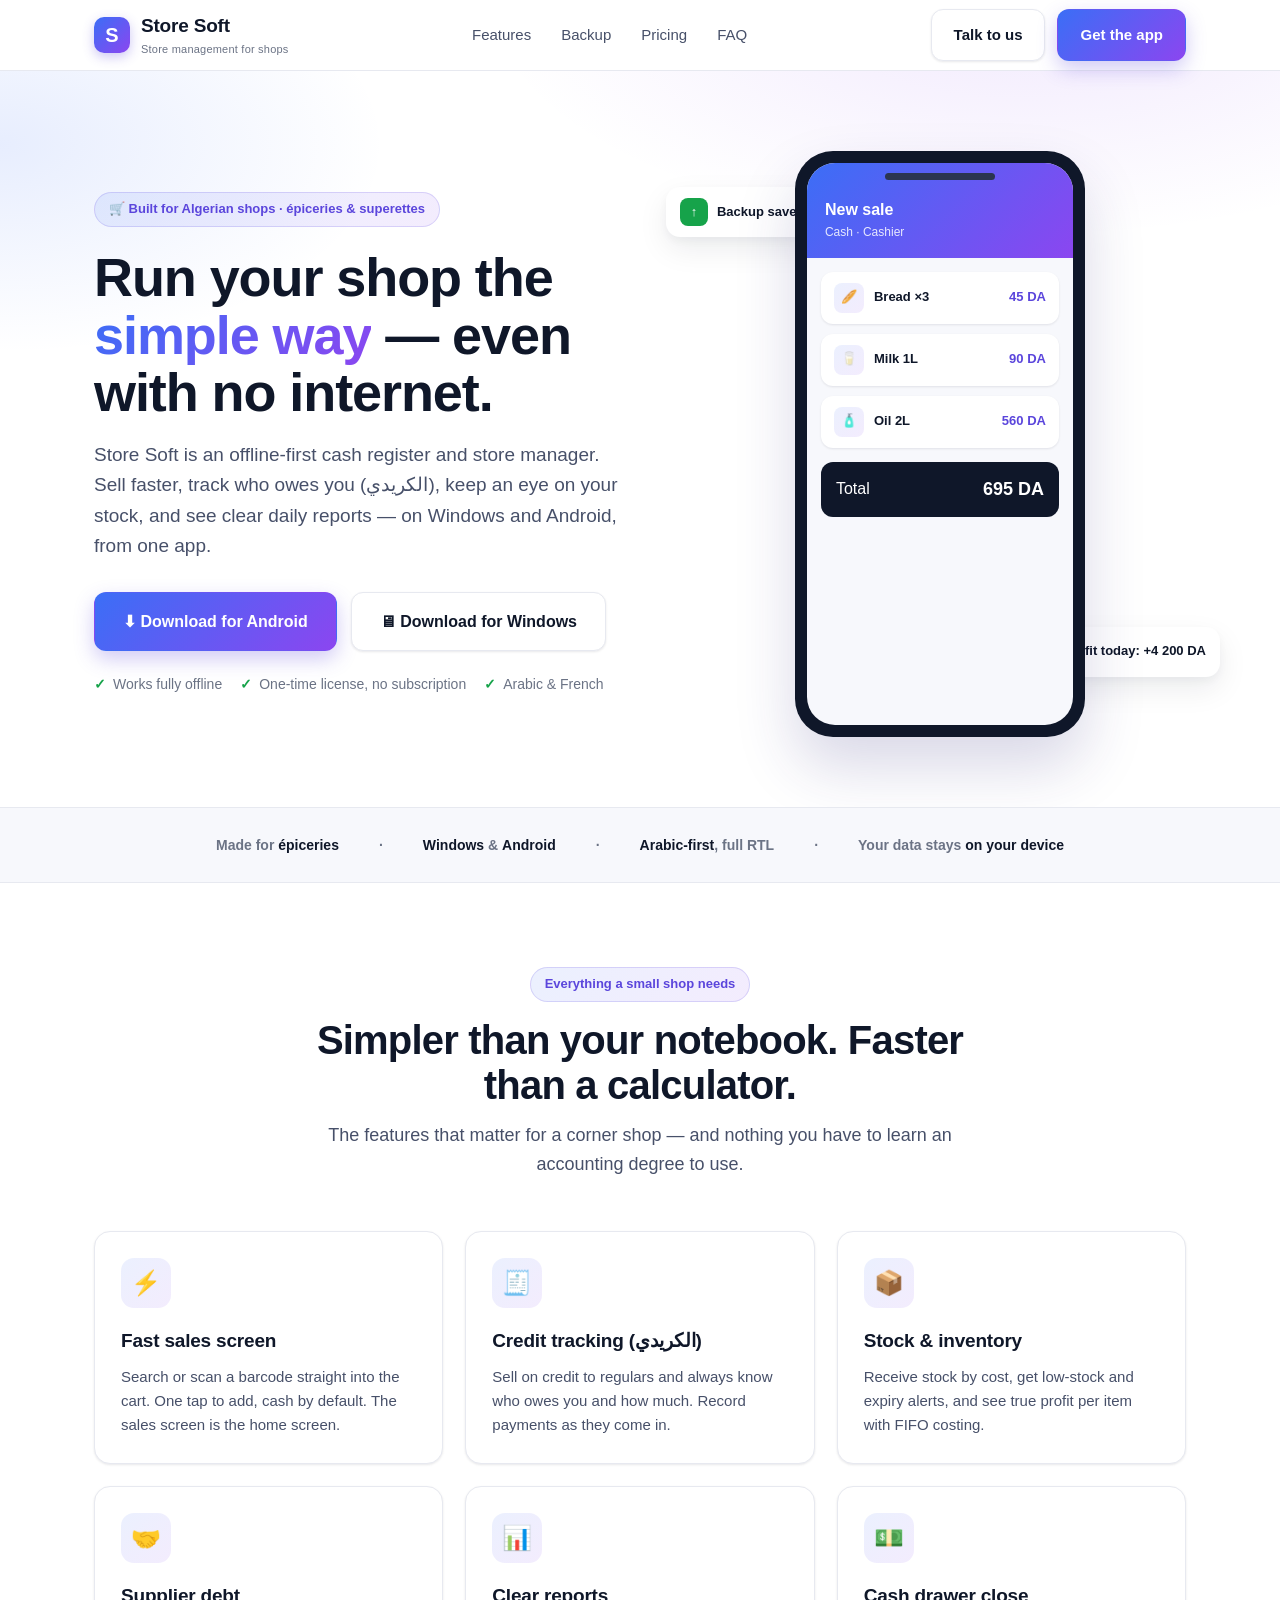
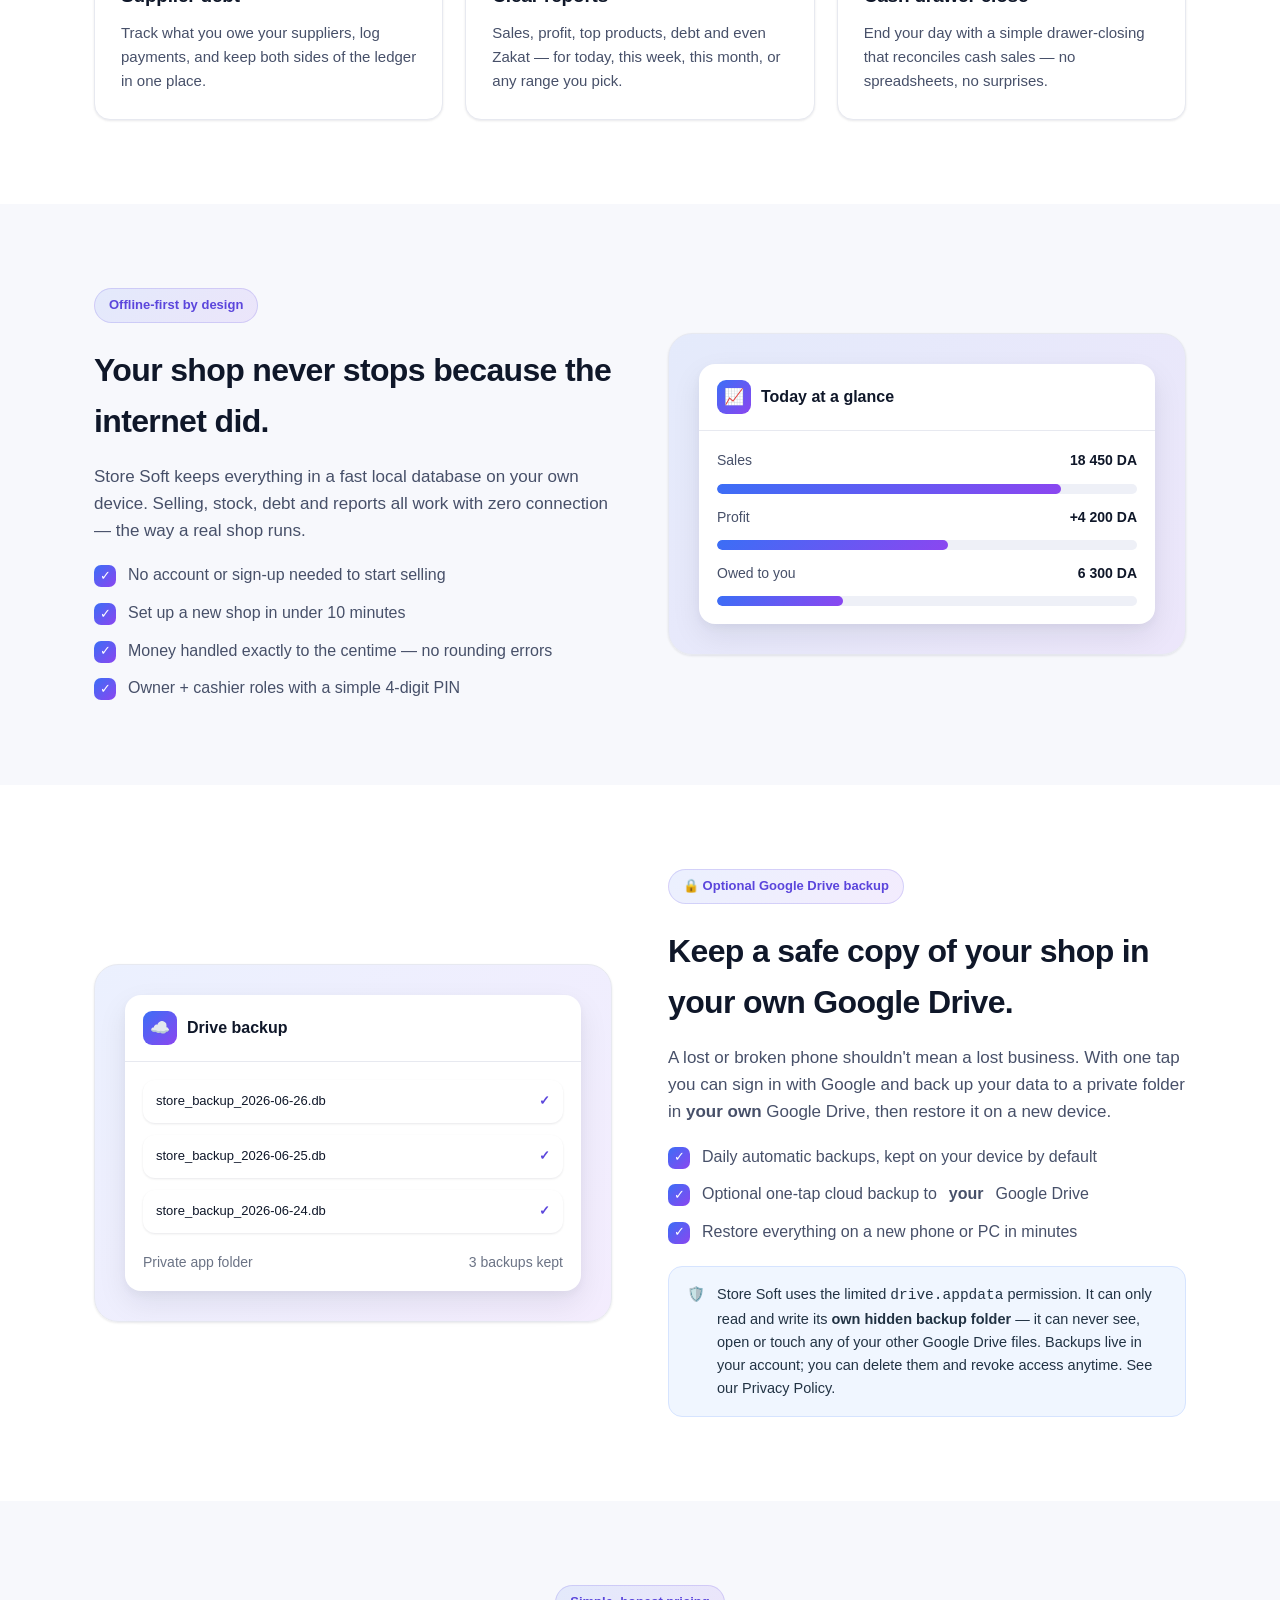
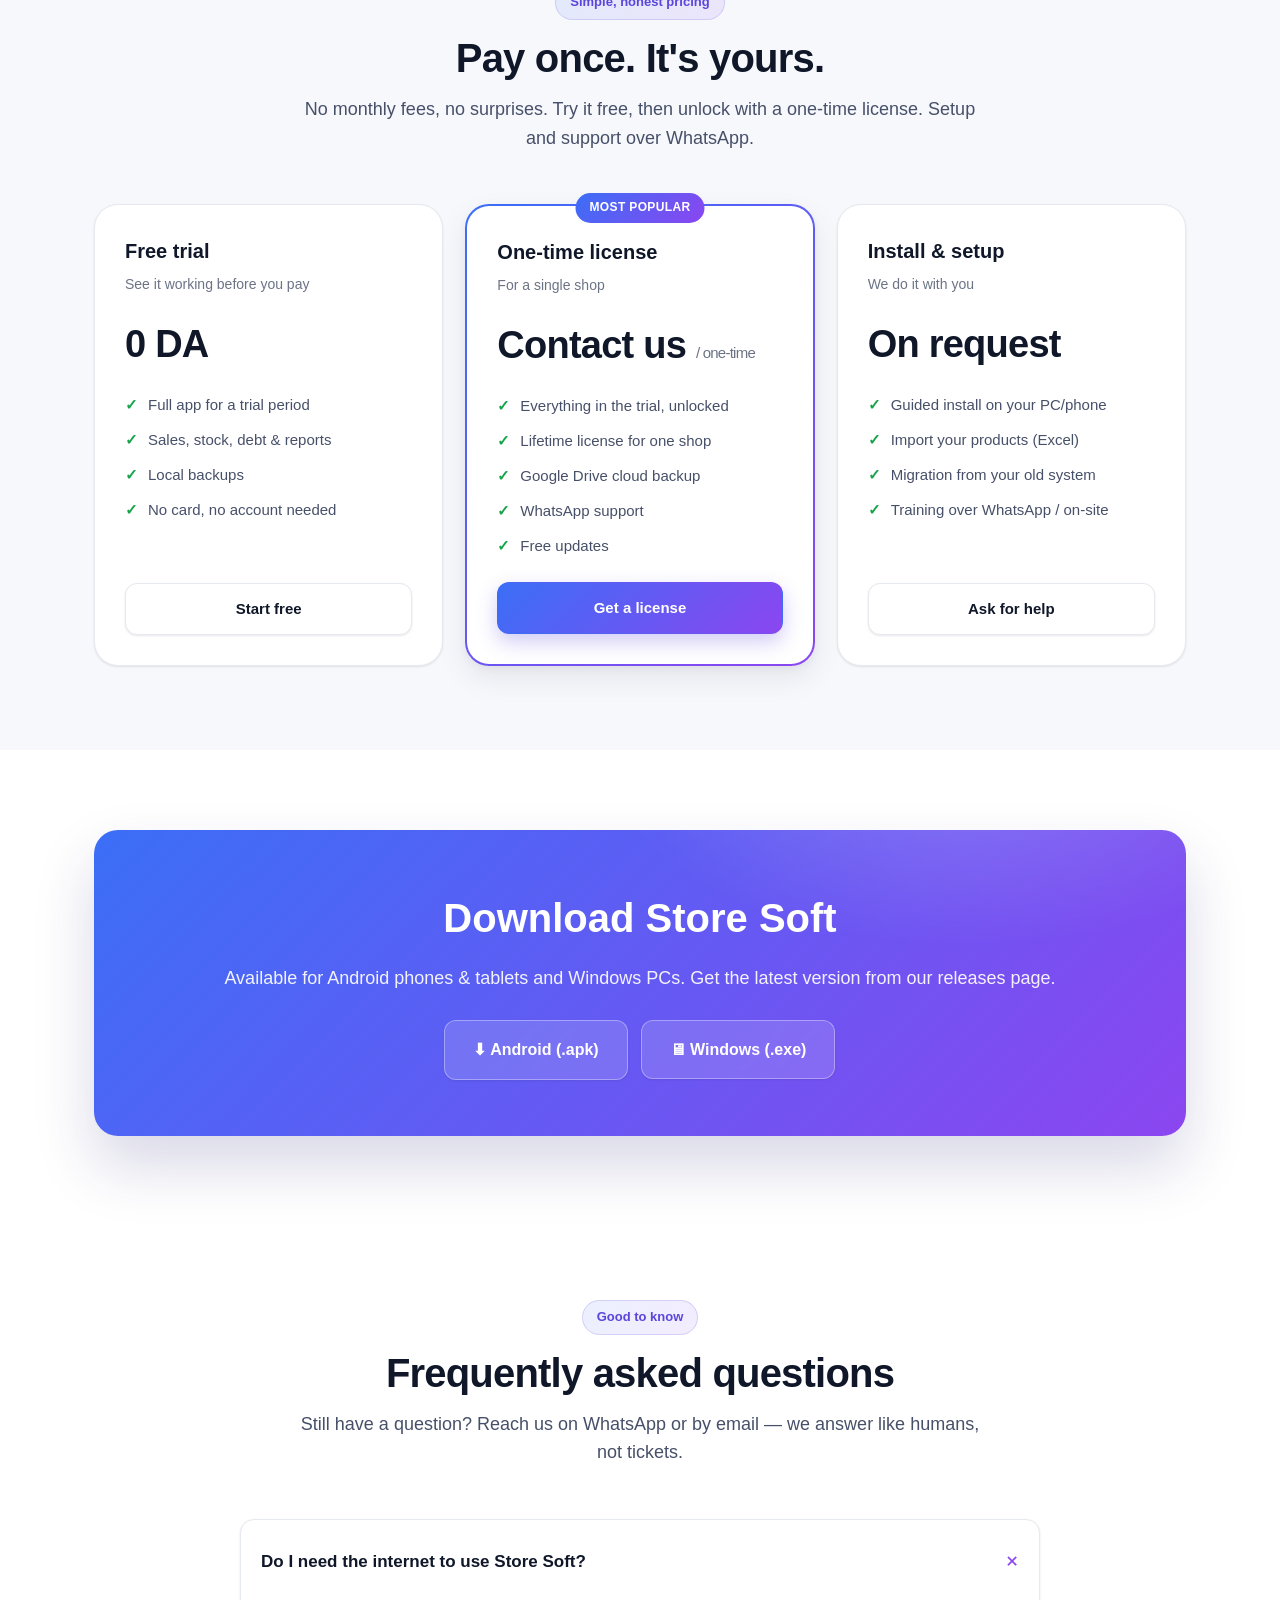
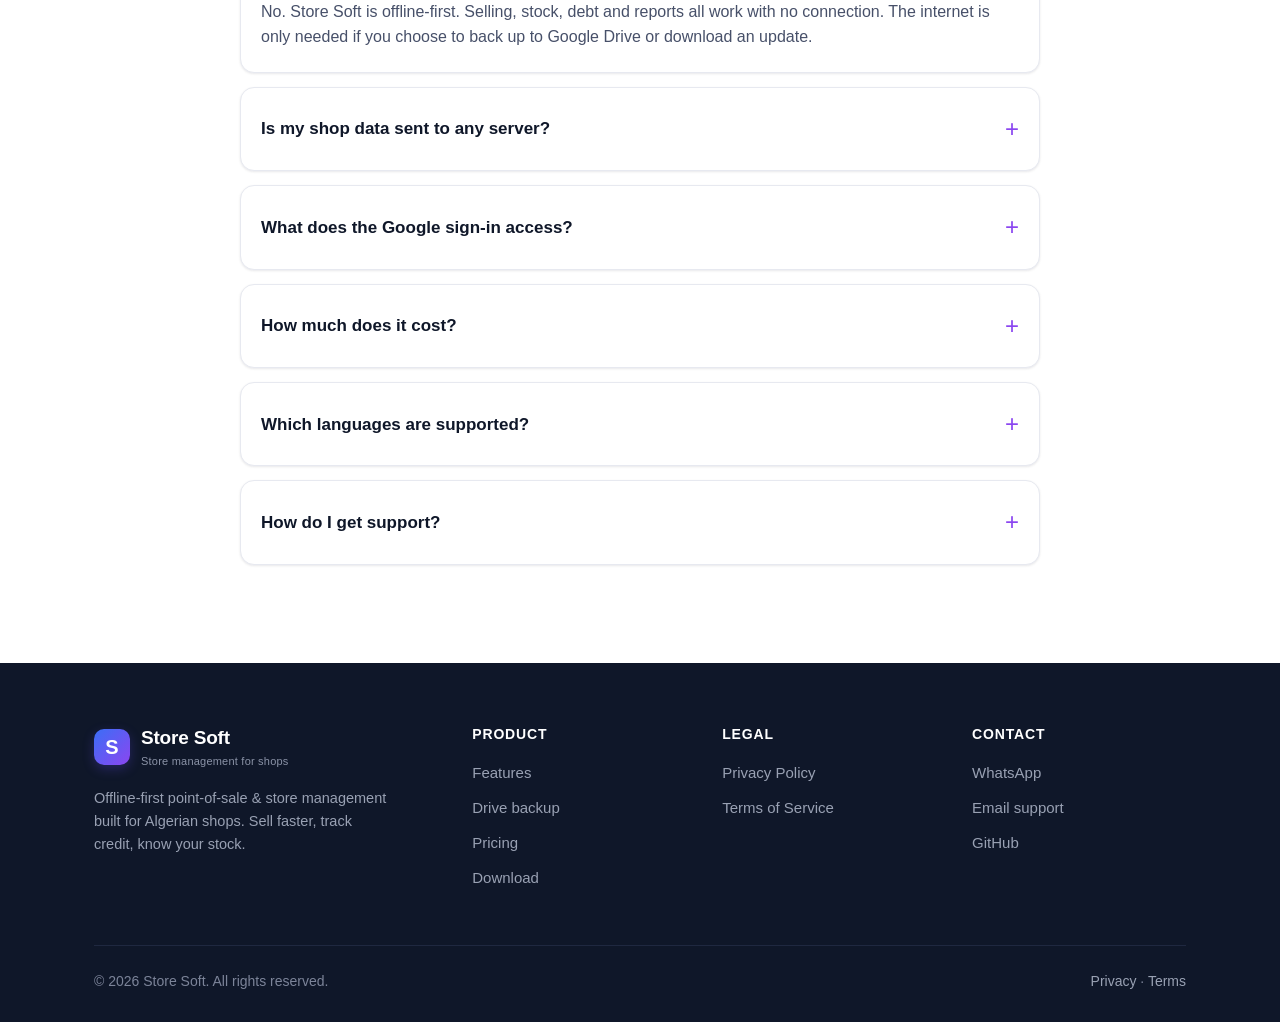
==== index.html @ ca2feb63 "Point site at custom domain yousoft.site Add CNAME, switch canonical/OG URLs to https://yousoft.site" ====
<!DOCTYPE html>
<html lang="en">
<head>
  <meta charset="UTF-8" />
  <meta name="viewport" content="width=device-width, initial-scale=1.0" />
  <meta name="google-site-verification" content="q4sa-fmVwGJOlf542lkuE1kLPuGHTy7R-aptzCyJ97A" />
  <title>Store Soft — Offline POS &amp; Store Management for Algerian Shops</title>
  <meta name="description" content="Store Soft is an offline-first point-of-sale and store-management app for Algerian shops: sell faster, track credit (الكريدي), manage stock and see clear reports. Works on Windows and Android, even without internet." />
  <link rel="icon" type="image/png" href="assets/favicon.png" />
  <link rel="canonical" href="https://yousoft.site/" />

  <!-- Open Graph -->
  <meta property="og:type" content="website" />
  <meta property="og:title" content="Store Soft — Offline POS for Algerian Shops" />
  <meta property="og:description" content="Sell faster, track credit, manage stock. Offline-first POS for Algerian épiceries. Windows + Android." />
  <meta property="og:image" content="https://yousoft.site/assets/icon.png" />
  <meta property="og:url" content="https://yousoft.site/" />

  <link rel="stylesheet" href="styles.css" />
</head>
<body>

  <!-- HEADER -->
  <header class="site-header">
    <div class="container">
      <nav class="nav" id="nav">
        <a class="brand" href="index.html" aria-label="Store Soft home">
          <span class="mark">S</span>
          <span class="name">Store Soft<small>Store management for shops</small></span>
        </a>
        <div class="nav-links">
          <a href="#features">Features</a>
          <a href="#backup">Backup</a>
          <a href="#pricing">Pricing</a>
          <a href="#faq">FAQ</a>
        </div>
        <div class="nav-cta">
          <a class="btn btn-ghost" href="https://wa.me/213654338649" target="_blank" rel="noopener">Talk to us</a>
          <a class="btn btn-primary" href="#download">Get the app</a>
        </div>
        <button class="nav-toggle" id="navToggle" aria-label="Open menu" aria-expanded="false">
          <span></span><span></span><span></span>
        </button>
      </nav>
    </div>
  </header>

  <!-- HERO -->
  <section class="hero">
    <div class="container hero-grid">
      <div class="hero-text">
        <span class="eyebrow">🛒 Built for Algerian shops · épiceries &amp; superettes</span>
        <h1>Run your shop the <span class="grad">simple way</span> — even with no internet.</h1>
        <p class="lead">
          Store Soft is an offline-first cash register and store manager. Sell faster,
          track who owes you (الكريدي), keep an eye on your stock, and see clear daily
          reports — on Windows and Android, from one app.
        </p>
        <div class="hero-actions">
          <a class="btn btn-primary btn-lg" href="#download">⬇ Download for Android</a>
          <a class="btn btn-ghost btn-lg" href="#download">🖥 Download for Windows</a>
        </div>
        <div class="hero-note">
          <span><span class="check">✓</span> Works fully offline</span>
          <span><span class="check">✓</span> One-time license, no subscription</span>
          <span><span class="check">✓</span> Arabic &amp; French</span>
        </div>
      </div>

      <!-- Phone mockup -->
      <div class="mockup">
        <div class="float-badge b1">
          <span class="ic" style="background:#16a34a">↑</span> Backup saved
        </div>
        <div class="float-badge b2">
          <span class="ic" style="background:var(--blue)">฿</span> Profit today: +4 200 DA
        </div>
        <div class="phone">
          <div class="phone-screen">
            <div class="screen-top">
              <div class="st-title">New sale</div>
              <div class="st-sub">Cash · Cashier</div>
            </div>
            <div class="screen-body">
              <div class="srow">
                <span style="display:flex;align-items:center;gap:10px"><span class="dot">🥖</span><b>Bread ×3</b></span>
                <span class="amt">45 DA</span>
              </div>
              <div class="srow">
                <span style="display:flex;align-items:center;gap:10px"><span class="dot">🥛</span><b>Milk 1L</b></span>
                <span class="amt">90 DA</span>
              </div>
              <div class="srow">
                <span style="display:flex;align-items:center;gap:10px"><span class="dot">🧴</span><b>Oil 2L</b></span>
                <span class="amt">560 DA</span>
              </div>
              <div class="screen-total">
                <span>Total</span>
                <span class="big">695 DA</span>
              </div>
            </div>
          </div>
        </div>
      </div>
    </div>
  </section>

  <!-- TRUST STRIP -->
  <div class="trust">
    <div class="container trust-inner">
      <span>Made for <b>épiceries</b></span>
      <span>·</span>
      <span><b>Windows</b> &amp; <b>Android</b></span>
      <span>·</span>
      <span><b>Arabic-first</b>, full RTL</span>
      <span>·</span>
      <span>Your data stays <b>on your device</b></span>
    </div>
  </div>

  <!-- FEATURES -->
  <section class="block" id="features">
    <div class="container">
      <div class="section-head">
        <span class="eyebrow">Everything a small shop needs</span>
        <h2>Simpler than your notebook. Faster than a calculator.</h2>
        <p>The features that matter for a corner shop — and nothing you have to learn an accounting degree to use.</p>
      </div>

      <div class="features">
        <div class="feature">
          <div class="ic">⚡</div>
          <h3>Fast sales screen</h3>
          <p>Search or scan a barcode straight into the cart. One tap to add, cash by default. The sales screen is the home screen.</p>
        </div>
        <div class="feature">
          <div class="ic">🧾</div>
          <h3>Credit tracking (الكريدي)</h3>
          <p>Sell on credit to regulars and always know who owes you and how much. Record payments as they come in.</p>
        </div>
        <div class="feature">
          <div class="ic">📦</div>
          <h3>Stock &amp; inventory</h3>
          <p>Receive stock by cost, get low-stock and expiry alerts, and see true profit per item with FIFO costing.</p>
        </div>
        <div class="feature">
          <div class="ic">🤝</div>
          <h3>Supplier debt</h3>
          <p>Track what you owe your suppliers, log payments, and keep both sides of the ledger in one place.</p>
        </div>
        <div class="feature">
          <div class="ic">📊</div>
          <h3>Clear reports</h3>
          <p>Sales, profit, top products, debt and even Zakat — for today, this week, this month, or any range you pick.</p>
        </div>
        <div class="feature">
          <div class="ic">💵</div>
          <h3>Cash drawer close</h3>
          <p>End your day with a simple drawer-closing that reconciles cash sales — no spreadsheets, no surprises.</p>
        </div>
      </div>
    </div>
  </section>

  <!-- SPLIT: OFFLINE -->
  <section class="block alt">
    <div class="container">
      <div class="split">
        <div class="split-text">
          <span class="eyebrow">Offline-first by design</span>
          <h3>Your shop never stops because the internet did.</h3>
          <p>Store Soft keeps everything in a fast local database on your own device. Selling, stock, debt and reports all work with zero connection — the way a real shop runs.</p>
          <ul class="ticklist">
            <li>No account or sign-up needed to start selling</li>
            <li>Set up a new shop in under 10 minutes</li>
            <li>Money handled exactly to the centime — no rounding errors</li>
            <li>Owner + cashier roles with a simple 4-digit PIN</li>
          </ul>
        </div>
        <div class="split-media">
          <div class="media-card">
            <div class="mc-head"><span class="ic">📈</span> Today at a glance</div>
            <div class="mc-body">
              <div class="kv"><span>Sales</span><b>18 450 DA</b></div>
              <div class="bar"><i style="width:82%"></i></div>
              <div class="kv"><span>Profit</span><b>+4 200 DA</b></div>
              <div class="bar"><i style="width:55%"></i></div>
              <div class="kv"><span>Owed to you</span><b>6 300 DA</b></div>
              <div class="bar"><i style="width:30%"></i></div>
            </div>
          </div>
        </div>
      </div>
    </div>
  </section>

  <!-- SPLIT: GOOGLE DRIVE BACKUP (important for OAuth context) -->
  <section class="block" id="backup">
    <div class="container">
      <div class="split reverse">
        <div class="split-text">
          <span class="eyebrow">🔒 Optional Google Drive backup</span>
          <h3>Keep a safe copy of your shop in your own Google Drive.</h3>
          <p>A lost or broken phone shouldn't mean a lost business. With one tap you can sign in with Google and back up your data to a private folder in <strong>your own</strong> Google Drive, then restore it on a new device.</p>
          <ul class="ticklist">
            <li>Daily automatic backups, kept on your device by default</li>
            <li>Optional one-tap cloud backup to <strong>your</strong> Google Drive</li>
            <li>Restore everything on a new phone or PC in minutes</li>
          </ul>
          <div class="note-box">
            <span class="ic">🛡️</span>
            <span>Store Soft uses the limited <code>drive.appdata</code> permission. It can only read and write its <strong>own hidden backup folder</strong> — it can never see, open or touch any of your other Google Drive files. Backups live in your account; you can delete them and revoke access anytime. See our <a class="inline" href="privacy.html">Privacy Policy</a>.</span>
          </div>
        </div>
        <div class="split-media">
          <div class="media-card">
            <div class="mc-head"><span class="ic">☁️</span> Drive backup</div>
            <div class="mc-body">
              <div class="srow"><span>store_backup_2026-06-26.db</span><span class="amt">✓</span></div>
              <div class="srow"><span>store_backup_2026-06-25.db</span><span class="amt">✓</span></div>
              <div class="srow"><span>store_backup_2026-06-24.db</span><span class="amt">✓</span></div>
              <div class="kv" style="margin-top:6px;color:var(--ink-faint)"><span>Private app folder</span><span>3 backups kept</span></div>
            </div>
          </div>
        </div>
      </div>
    </div>
  </section>

  <!-- PRICING -->
  <section class="block alt" id="pricing">
    <div class="container">
      <div class="section-head">
        <span class="eyebrow">Simple, honest pricing</span>
        <h2>Pay once. It's yours.</h2>
        <p>No monthly fees, no surprises. Try it free, then unlock with a one-time license. Setup and support over WhatsApp.</p>
      </div>

      <div class="pricing">
        <div class="price-card">
          <h3>Free trial</h3>
          <p class="sub">See it working before you pay</p>
          <div class="price">0 DA</div>
          <ul>
            <li>Full app for a trial period</li>
            <li>Sales, stock, debt &amp; reports</li>
            <li>Local backups</li>
            <li>No card, no account needed</li>
          </ul>
          <a class="btn btn-ghost" href="#download">Start free</a>
        </div>

        <div class="price-card featured">
          <span class="tag">MOST POPULAR</span>
          <h3>One-time license</h3>
          <p class="sub">For a single shop</p>
          <div class="price">Contact us <small>/ one-time</small></div>
          <ul>
            <li>Everything in the trial, unlocked</li>
            <li>Lifetime license for one shop</li>
            <li>Google Drive cloud backup</li>
            <li>WhatsApp support</li>
            <li>Free updates</li>
          </ul>
          <a class="btn btn-primary" href="https://wa.me/213654338649?text=Bonjour%2C%20je%20veux%20une%20licence%20Store%20Soft" target="_blank" rel="noopener">Get a license</a>
        </div>

        <div class="price-card">
          <h3>Install &amp; setup</h3>
          <p class="sub">We do it with you</p>
          <div class="price">On request</div>
          <ul>
            <li>Guided install on your PC/phone</li>
            <li>Import your products (Excel)</li>
            <li>Migration from your old system</li>
            <li>Training over WhatsApp / on-site</li>
          </ul>
          <a class="btn btn-ghost" href="https://wa.me/213654338649?text=Bonjour%2C%20j%27ai%20besoin%20d%27aide%20pour%20installer%20Store%20Soft" target="_blank" rel="noopener">Ask for help</a>
        </div>
      </div>
    </div>
  </section>

  <!-- DOWNLOAD / CTA -->
  <section class="cta-band" id="download">
    <div class="container">
      <div class="cta-inner">
        <h2>Download Store Soft</h2>
        <p>Available for Android phones &amp; tablets and Windows PCs. Get the latest version from our releases page.</p>
        <div class="actions">
          <a class="btn btn-ghost btn-lg" href="https://github.com/dzstoredzd/dz-store-management/releases/latest" target="_blank" rel="noopener">⬇ Android (.apk)</a>
          <a class="btn btn-ghost btn-lg" href="https://github.com/dzstoredzd/dz-store-management/releases/latest" target="_blank" rel="noopener">🖥 Windows (.exe)</a>
        </div>
      </div>
    </div>
  </section>

  <!-- FAQ -->
  <section class="block" id="faq">
    <div class="container">
      <div class="section-head">
        <span class="eyebrow">Good to know</span>
        <h2>Frequently asked questions</h2>
        <p>Still have a question? Reach us on WhatsApp or by email — we answer like humans, not tickets.</p>
      </div>

      <div class="faq">
        <details open>
          <summary>Do I need the internet to use Store Soft?</summary>
          <p>No. Store Soft is offline-first. Selling, stock, debt and reports all work with no connection. The internet is only needed if you choose to back up to Google Drive or download an update.</p>
        </details>
        <details>
          <summary>Is my shop data sent to any server?</summary>
          <p>No. Your business data stays in a local database on your own device. We do not run a server that collects it. The only time data leaves your device is if <em>you</em> turn on Google Drive backup, and then it goes only to your own private Drive folder.</p>
        </details>
        <details>
          <summary>What does the Google sign-in access?</summary>
          <p>Only a hidden app folder in your own Google Drive, using the limited <code>drive.appdata</code> permission. Store Soft cannot see or open any of your other Drive files, photos or documents. You can revoke access and delete the backups at any time from your Google account.</p>
        </details>
        <details>
          <summary>How much does it cost?</summary>
          <p>You can try it free. Unlocking is a one-time license for a single shop — no monthly subscription. Optional paid install, product import and migration are available. Contact us on WhatsApp for current pricing.</p>
        </details>
        <details>
          <summary>Which languages are supported?</summary>
          <p>Arabic (with full right-to-left layout) and French, with English on the way. You can switch language in the settings.</p>
        </details>
        <details>
          <summary>How do I get support?</summary>
          <p>Message us on <a class="inline" href="https://wa.me/213654338649" target="_blank" rel="noopener">WhatsApp (+213 654 33 86 49)</a> or email <a class="inline" href="mailto:younes.mimene@gmail.com">younes.mimene@gmail.com</a>. We help with setup, importing your products, and any question you have.</p>
        </details>
      </div>
    </div>
  </section>

  <!-- FOOTER -->
  <footer class="site-footer">
    <div class="container">
      <div class="footer-grid">
        <div>
          <a class="brand" href="index.html">
            <span class="mark">S</span>
            <span class="name">Store Soft<small>Store management for shops</small></span>
          </a>
          <p class="about">Offline-first point-of-sale &amp; store management built for Algerian shops. Sell faster, track credit, know your stock.</p>
        </div>
        <div class="footer-col">
          <h4>Product</h4>
          <a href="#features">Features</a>
          <a href="#backup">Drive backup</a>
          <a href="#pricing">Pricing</a>
          <a href="#download">Download</a>
        </div>
        <div class="footer-col">
          <h4>Legal</h4>
          <a href="privacy.html">Privacy Policy</a>
          <a href="terms.html">Terms of Service</a>
        </div>
        <div class="footer-col">
          <h4>Contact</h4>
          <a href="https://wa.me/213654338649" target="_blank" rel="noopener">WhatsApp</a>
          <a href="mailto:younes.mimene@gmail.com">Email support</a>
          <a href="https://github.com/dzstoredzd/dz-store-management" target="_blank" rel="noopener">GitHub</a>
        </div>
      </div>
      <div class="footer-bottom">
        <span>© <span id="year">2026</span> Store Soft. All rights reserved.</span>
        <span>
          <a href="privacy.html">Privacy</a> ·
          <a href="terms.html">Terms</a>
        </span>
      </div>
    </div>
  </footer>

  <script>
    // Mobile menu
    var nav = document.getElementById('nav');
    var toggle = document.getElementById('navToggle');
    toggle.addEventListener('click', function () {
      var open = nav.classList.toggle('open');
      toggle.setAttribute('aria-expanded', open ? 'true' : 'false');
    });
    nav.querySelectorAll('.nav-links a').forEach(function (a) {
      a.addEventListener('click', function () { nav.classList.remove('open'); });
    });
    // Current year
    document.getElementById('year').textContent = new Date().getFullYear();
  </script>
</body>
</html>
---- styles.css ----
/* Store Soft — landing site
   Self-contained, no external dependencies. Brand: blue→purple gradient. */

:root {
  --blue: #3b6ef6;
  --purple: #8b46f0;
  --grad: linear-gradient(135deg, #3b6ef6 0%, #8b46f0 100%);
  --grad-soft: linear-gradient(135deg, rgba(59, 110, 246, .10), rgba(139, 70, 240, .10));

  --ink: #0f1729;
  --ink-soft: #475069;
  --ink-faint: #6b7385;
  --line: #e7e9f0;
  --bg: #ffffff;
  --bg-alt: #f7f8fc;
  --card: #ffffff;

  --radius: 16px;
  --radius-lg: 24px;
  --shadow-sm: 0 1px 3px rgba(16, 24, 40, .06), 0 1px 2px rgba(16, 24, 40, .04);
  --shadow: 0 12px 30px rgba(16, 24, 40, .08), 0 4px 8px rgba(16, 24, 40, .04);
  --shadow-lg: 0 30px 60px rgba(46, 38, 120, .18);

  --maxw: 1140px;
  --font: -apple-system, BlinkMacSystemFont, "Segoe UI", Roboto, "Helvetica Neue",
    Arial, "Noto Sans", "Noto Sans Arabic", sans-serif;
}

* { box-sizing: border-box; }

html { scroll-behavior: smooth; }

body {
  margin: 0;
  font-family: var(--font);
  color: var(--ink);
  background: var(--bg);
  line-height: 1.6;
  -webkit-font-smoothing: antialiased;
  text-rendering: optimizeLegibility;
}

a { color: inherit; text-decoration: none; }

img { max-width: 100%; display: block; }

.container {
  width: 100%;
  max-width: var(--maxw);
  margin-inline: auto;
  padding-inline: 24px;
}

/* ---------- Buttons ---------- */
.btn {
  display: inline-flex;
  align-items: center;
  gap: 10px;
  padding: 13px 22px;
  border-radius: 12px;
  font-weight: 600;
  font-size: 15px;
  border: 1px solid transparent;
  cursor: pointer;
  transition: transform .15s ease, box-shadow .15s ease, background .15s ease;
  white-space: nowrap;
}
.btn:hover { transform: translateY(-1px); }
.btn-primary {
  background: var(--grad);
  color: #fff;
  box-shadow: 0 8px 20px rgba(91, 70, 220, .28);
}
.btn-primary:hover { box-shadow: 0 12px 26px rgba(91, 70, 220, .36); }
.btn-ghost {
  background: #fff;
  color: var(--ink);
  border-color: var(--line);
  box-shadow: var(--shadow-sm);
}
.btn-ghost:hover { border-color: #d3d7e4; }
.btn-lg { padding: 16px 28px; font-size: 16px; }

/* ---------- Logo ---------- */
.brand { display: inline-flex; align-items: center; gap: 11px; font-weight: 700; }
.brand .mark {
  width: 36px; height: 36px;
  border-radius: 10px;
  background: var(--grad);
  display: grid; place-items: center;
  color: #fff; font-weight: 800; font-size: 20px;
  box-shadow: 0 4px 12px rgba(91, 70, 220, .3);
  font-family: "Segoe UI", Arial, sans-serif;
}
.brand .name { font-size: 19px; letter-spacing: -.01em; }
.brand .name small { display: block; font-size: 11px; font-weight: 500; color: var(--ink-faint); letter-spacing: .02em; }

/* ---------- Header ---------- */
.site-header {
  position: sticky; top: 0; z-index: 50;
  background: rgba(255, 255, 255, .82);
  backdrop-filter: saturate(180%) blur(14px);
  border-bottom: 1px solid var(--line);
}
.nav {
  display: flex; align-items: center; justify-content: space-between;
  height: 70px;
}
.nav-links { display: flex; align-items: center; gap: 30px; }
.nav-links a { color: var(--ink-soft); font-weight: 500; font-size: 15px; transition: color .15s; }
.nav-links a:hover { color: var(--ink); }
.nav-cta { display: flex; align-items: center; gap: 12px; }
.nav-toggle { display: none; background: none; border: 0; cursor: pointer; padding: 8px; }
.nav-toggle span { display: block; width: 22px; height: 2px; background: var(--ink); margin: 5px 0; border-radius: 2px; }

/* ---------- Hero ---------- */
.hero {
  position: relative;
  padding: 80px 0 70px;
  overflow: hidden;
}
.hero::before {
  content: "";
  position: absolute; inset: 0;
  background:
    radial-gradient(900px 400px at 80% -10%, rgba(139, 70, 240, .12), transparent 60%),
    radial-gradient(700px 380px at 0% 10%, rgba(59, 110, 246, .12), transparent 55%);
  z-index: -1;
}
.hero-grid {
  display: grid;
  grid-template-columns: 1.05fr .95fr;
  gap: 56px;
  align-items: center;
}
.eyebrow {
  display: inline-flex; align-items: center; gap: 8px;
  background: var(--grad-soft);
  color: #5b46dc;
  border: 1px solid rgba(91, 70, 220, .18);
  padding: 6px 14px; border-radius: 999px;
  font-size: 13px; font-weight: 600;
  margin-bottom: 22px;
}
.hero h1 {
  font-size: clamp(34px, 5vw, 54px);
  line-height: 1.07;
  letter-spacing: -.02em;
  margin: 0 0 18px;
  font-weight: 800;
}
.hero h1 .grad { background: var(--grad); -webkit-background-clip: text; background-clip: text; color: transparent; }
.hero p.lead { font-size: 19px; color: var(--ink-soft); margin: 0 0 30px; max-width: 540px; }
.hero-actions { display: flex; gap: 14px; flex-wrap: wrap; margin-bottom: 22px; }
.hero-note { font-size: 14px; color: var(--ink-faint); display: flex; gap: 18px; flex-wrap: wrap; }
.hero-note span { display: inline-flex; align-items: center; gap: 7px; }
.check { color: #16a34a; font-weight: 700; }

/* Phone mockup */
.mockup { position: relative; display: grid; place-items: center; }
.phone {
  width: 290px;
  background: #0f1729;
  border-radius: 38px;
  padding: 12px;
  box-shadow: var(--shadow-lg);
  position: relative;
}
.phone::before {
  content: ""; position: absolute; top: 22px; left: 50%; transform: translateX(-50%);
  width: 110px; height: 7px; background: #2b3550; border-radius: 999px; z-index: 3;
}
.phone-screen {
  background: var(--bg-alt);
  border-radius: 28px;
  overflow: hidden;
  aspect-ratio: 9 / 19;
}
.screen-top { background: var(--grad); color: #fff; padding: 34px 18px 16px; }
.screen-top .st-title { font-weight: 700; font-size: 16px; }
.screen-top .st-sub { font-size: 12px; opacity: .85; }
.screen-body { padding: 14px; display: grid; gap: 10px; }
.srow {
  background: #fff; border-radius: 12px; padding: 11px 13px;
  box-shadow: var(--shadow-sm);
  display: flex; align-items: center; justify-content: space-between;
  font-size: 13px;
}
.srow .dot { width: 30px; height: 30px; border-radius: 8px; background: var(--grad-soft); display: grid; place-items: center; }
.srow b { color: var(--ink); }
.srow .amt { font-weight: 700; color: #5b46dc; }
.screen-total {
  margin-top: 4px; background: #0f1729; color: #fff; border-radius: 12px;
  padding: 13px 15px; display: flex; justify-content: space-between; align-items: center;
}
.screen-total .big { font-size: 18px; font-weight: 800; }
.float-badge {
  position: absolute; background: #fff; border-radius: 14px; box-shadow: var(--shadow);
  padding: 11px 14px; font-size: 13px; font-weight: 600; display: flex; align-items: center; gap: 9px;
}
.float-badge .ic { width: 28px; height: 28px; border-radius: 8px; display: grid; place-items: center; color: #fff; }
.float-badge.b1 { top: 36px; left: -28px; }
.float-badge.b2 { bottom: 60px; right: -34px; }

/* ---------- Logos / trust strip ---------- */
.trust {
  border-top: 1px solid var(--line); border-bottom: 1px solid var(--line);
  background: var(--bg-alt);
  padding: 26px 0;
}
.trust-inner { display: flex; align-items: center; justify-content: center; gap: 14px 40px; flex-wrap: wrap; color: var(--ink-faint); font-weight: 600; font-size: 14px; }
.trust-inner b { color: var(--ink); }

/* ---------- Section ---------- */
section.block { padding: 84px 0; }
section.alt { background: var(--bg-alt); }
.section-head { max-width: 680px; margin: 0 auto 52px; text-align: center; }
.section-head .eyebrow { margin-bottom: 16px; }
.section-head h2 { font-size: clamp(28px, 3.4vw, 40px); line-height: 1.12; letter-spacing: -.02em; margin: 0 0 14px; font-weight: 800; }
.section-head p { font-size: 18px; color: var(--ink-soft); margin: 0; }

/* ---------- Feature grid ---------- */
.features { display: grid; grid-template-columns: repeat(3, 1fr); gap: 22px; }
.feature {
  background: var(--card); border: 1px solid var(--line); border-radius: var(--radius);
  padding: 26px; box-shadow: var(--shadow-sm);
  transition: transform .18s ease, box-shadow .18s ease, border-color .18s;
}
.feature:hover { transform: translateY(-4px); box-shadow: var(--shadow); border-color: #dfe3ee; }
.feature .ic {
  width: 50px; height: 50px; border-radius: 13px; background: var(--grad-soft);
  display: grid; place-items: center; margin-bottom: 18px; font-size: 24px;
}
.feature h3 { margin: 0 0 9px; font-size: 19px; letter-spacing: -.01em; }
.feature p { margin: 0; color: var(--ink-soft); font-size: 15px; }

/* ---------- Split feature rows ---------- */
.split { display: grid; grid-template-columns: 1fr 1fr; gap: 56px; align-items: center; }
.split + .split { margin-top: 80px; }
.split.reverse .split-media { order: -1; }
.split-text h3 { font-size: clamp(24px, 3vw, 32px); letter-spacing: -.02em; margin: 0 0 16px; }
.split-text p { font-size: 17px; color: var(--ink-soft); margin: 0 0 18px; }
.ticklist { list-style: none; padding: 0; margin: 0; display: grid; gap: 12px; }
.ticklist li { display: flex; gap: 12px; align-items: flex-start; font-size: 16px; color: var(--ink-soft); }
.ticklist li::before { content: "✓"; color: #fff; background: var(--grad); width: 22px; height: 22px; border-radius: 7px; display: grid; place-items: center; font-size: 13px; flex: 0 0 auto; margin-top: 3px; }
.split-media {
  background: var(--grad-soft); border: 1px solid var(--line); border-radius: var(--radius-lg);
  padding: 30px; box-shadow: var(--shadow-sm); min-height: 280px;
  display: grid; place-items: center;
}
.media-card { background: #fff; border-radius: var(--radius); box-shadow: var(--shadow); width: 100%; overflow: hidden; }
.mc-head { padding: 16px 18px; border-bottom: 1px solid var(--line); display: flex; align-items: center; gap: 10px; font-weight: 700; }
.mc-head .ic { width: 34px; height: 34px; border-radius: 9px; background: var(--grad); color: #fff; display: grid; place-items: center; }
.mc-body { padding: 18px; display: grid; gap: 12px; }
.bar { height: 10px; border-radius: 6px; background: #eef0f7; overflow: hidden; }
.bar i { display: block; height: 100%; background: var(--grad); border-radius: 6px; }
.kv { display: flex; justify-content: space-between; font-size: 14px; color: var(--ink-soft); }
.kv b { color: var(--ink); }

/* Drive backup security note box */
.note-box {
  margin-top: 22px; background: #f0f6ff; border: 1px solid #d6e4ff; border-radius: 14px;
  padding: 16px 18px; font-size: 14.5px; color: #234; display: flex; gap: 12px;
}
.note-box .ic { flex: 0 0 auto; }

/* ---------- Pricing ---------- */
.pricing { display: grid; grid-template-columns: repeat(3, 1fr); gap: 22px; align-items: stretch; }
.price-card {
  background: var(--card); border: 1px solid var(--line); border-radius: var(--radius-lg);
  padding: 30px; box-shadow: var(--shadow-sm); display: flex; flex-direction: column;
}
.price-card.featured { border: 2px solid transparent; background:
  linear-gradient(#fff, #fff) padding-box,
  var(--grad) border-box; box-shadow: var(--shadow); position: relative; }
.price-card.featured .tag {
  position: absolute; top: -13px; left: 50%; transform: translateX(-50%);
  background: var(--grad); color: #fff; font-size: 12px; font-weight: 700;
  padding: 5px 14px; border-radius: 999px; letter-spacing: .03em;
}
.price-card h3 { margin: 0 0 6px; font-size: 20px; }
.price-card .sub { color: var(--ink-faint); font-size: 14px; margin: 0 0 18px; }
.price { font-size: 38px; font-weight: 800; letter-spacing: -.02em; }
.price small { font-size: 15px; font-weight: 500; color: var(--ink-faint); }
.price-card ul { list-style: none; padding: 18px 0 0; margin: 0 0 24px; display: grid; gap: 11px; }
.price-card ul li { display: flex; gap: 10px; font-size: 15px; color: var(--ink-soft); }
.price-card ul li::before { content: "✓"; color: #16a34a; font-weight: 800; }
.price-card .btn { margin-top: auto; justify-content: center; }

/* ---------- FAQ ---------- */
.faq { max-width: 800px; margin-inline: auto; }
.faq details {
  border: 1px solid var(--line); border-radius: 14px; background: #fff;
  padding: 4px 20px; margin-bottom: 14px; box-shadow: var(--shadow-sm);
}
.faq summary {
  cursor: pointer; list-style: none; padding: 18px 0; font-weight: 600; font-size: 17px;
  display: flex; justify-content: space-between; align-items: center; gap: 16px;
}
.faq summary::-webkit-details-marker { display: none; }
.faq summary::after { content: "+"; font-size: 24px; color: var(--purple); font-weight: 400; transition: transform .2s; }
.faq details[open] summary::after { transform: rotate(45deg); }
.faq details p { margin: 0 0 18px; color: var(--ink-soft); font-size: 16px; }

/* ---------- CTA band ---------- */
.cta-band { padding: 80px 0; }
.cta-inner {
  background: var(--grad); border-radius: var(--radius-lg); color: #fff;
  padding: 56px 48px; text-align: center; box-shadow: var(--shadow-lg);
  position: relative; overflow: hidden;
}
.cta-inner::after {
  content: ""; position: absolute; inset: 0;
  background: radial-gradient(600px 300px at 80% -20%, rgba(255,255,255,.18), transparent 60%);
}
.cta-inner h2 { font-size: clamp(28px, 4vw, 40px); margin: 0 0 14px; position: relative; }
.cta-inner p { font-size: 18px; opacity: .92; margin: 0 0 28px; position: relative; }
.cta-inner .btn-ghost { background: rgba(255,255,255,.14); color: #fff; border-color: rgba(255,255,255,.35); backdrop-filter: blur(4px); }
.cta-inner .actions { display: flex; gap: 14px; justify-content: center; flex-wrap: wrap; position: relative; }

/* ---------- Footer ---------- */
.site-footer { background: #0f1729; color: #c4cad9; padding: 60px 0 30px; }
.footer-grid { display: grid; grid-template-columns: 1.6fr 1fr 1fr 1fr; gap: 36px; }
.site-footer .brand .name { color: #fff; }
.site-footer .brand .name small { color: #8b93a7; }
.site-footer p.about { margin: 16px 0 0; max-width: 300px; font-size: 14.5px; color: #99a1b3; }
.footer-col h4 { color: #fff; font-size: 14px; text-transform: uppercase; letter-spacing: .06em; margin: 0 0 16px; }
.footer-col a { display: block; color: #99a1b3; font-size: 15px; margin-bottom: 11px; transition: color .15s; }
.footer-col a:hover { color: #fff; }
.footer-bottom {
  border-top: 1px solid #1f2840; margin-top: 44px; padding-top: 24px;
  display: flex; justify-content: space-between; gap: 16px; flex-wrap: wrap;
  font-size: 14px; color: #7c8499;
}
.footer-bottom a { color: #99a1b3; }
.footer-bottom a:hover { color: #fff; }

/* ---------- Legal / document pages ---------- */
.doc { padding: 56px 0 80px; }
.doc-wrap { max-width: 800px; margin-inline: auto; }
.doc .back { color: var(--ink-faint); font-size: 14px; display: inline-flex; gap: 6px; margin-bottom: 22px; }
.doc .back:hover { color: var(--ink); }
.doc h1 { font-size: clamp(30px, 4vw, 40px); letter-spacing: -.02em; margin: 0 0 8px; }
.doc .updated { color: var(--ink-faint); font-size: 15px; margin: 0 0 14px; }
.doc .intro { font-size: 17px; color: var(--ink-soft); margin: 0 0 30px; padding-bottom: 24px; border-bottom: 1px solid var(--line); }
.doc h2 { font-size: 22px; letter-spacing: -.01em; margin: 38px 0 12px; }
.doc h3 { font-size: 18px; margin: 24px 0 8px; }
.doc p, .doc li { font-size: 16px; color: var(--ink-soft); }
.doc ul { padding-left: 22px; display: grid; gap: 8px; }
.doc a.inline { color: #5b46dc; font-weight: 500; text-decoration: underline; }
.doc .callout {
  background: #f0f6ff; border: 1px solid #d6e4ff; border-radius: 14px;
  padding: 18px 20px; margin: 24px 0; color: #2a3550;
}
.doc .callout strong { color: var(--ink); }
.toc {
  background: var(--bg-alt); border: 1px solid var(--line); border-radius: 14px;
  padding: 18px 22px; margin: 0 0 34px;
}
.toc h4 { margin: 0 0 10px; font-size: 13px; text-transform: uppercase; letter-spacing: .06em; color: var(--ink-faint); }
.toc ol { margin: 0; padding-left: 20px; columns: 2; gap: 24px; }
.toc li { margin-bottom: 6px; }
.toc a { color: var(--ink-soft); font-size: 15px; }
.toc a:hover { color: #5b46dc; }

/* ---------- Responsive ---------- */
@media (max-width: 960px) {
  .hero-grid { grid-template-columns: 1fr; gap: 48px; }
  .mockup { order: -1; }
  .features { grid-template-columns: repeat(2, 1fr); }
  .pricing { grid-template-columns: 1fr; max-width: 460px; margin-inline: auto; }
  .split, .split.reverse { grid-template-columns: 1fr; gap: 32px; }
  .split.reverse .split-media { order: 0; }
  .footer-grid { grid-template-columns: 1fr 1fr; gap: 30px; }
}
@media (max-width: 720px) {
  .nav-links, .nav-cta .btn-ghost { display: none; }
  .nav-toggle { display: block; }
  .nav.open .nav-links {
    display: flex; flex-direction: column; gap: 0;
    position: absolute; top: 70px; left: 0; right: 0;
    background: #fff; border-bottom: 1px solid var(--line); padding: 8px 24px 16px;
  }
  .nav.open .nav-links a { padding: 12px 0; border-bottom: 1px solid var(--line); width: 100%; }
  section.block { padding: 60px 0; }
  .features { grid-template-columns: 1fr; }
  .cta-inner { padding: 40px 24px; }
  .toc ol { columns: 1; }
  .footer-grid { grid-template-columns: 1fr; }
  .container { padding-inline: 18px; }
}
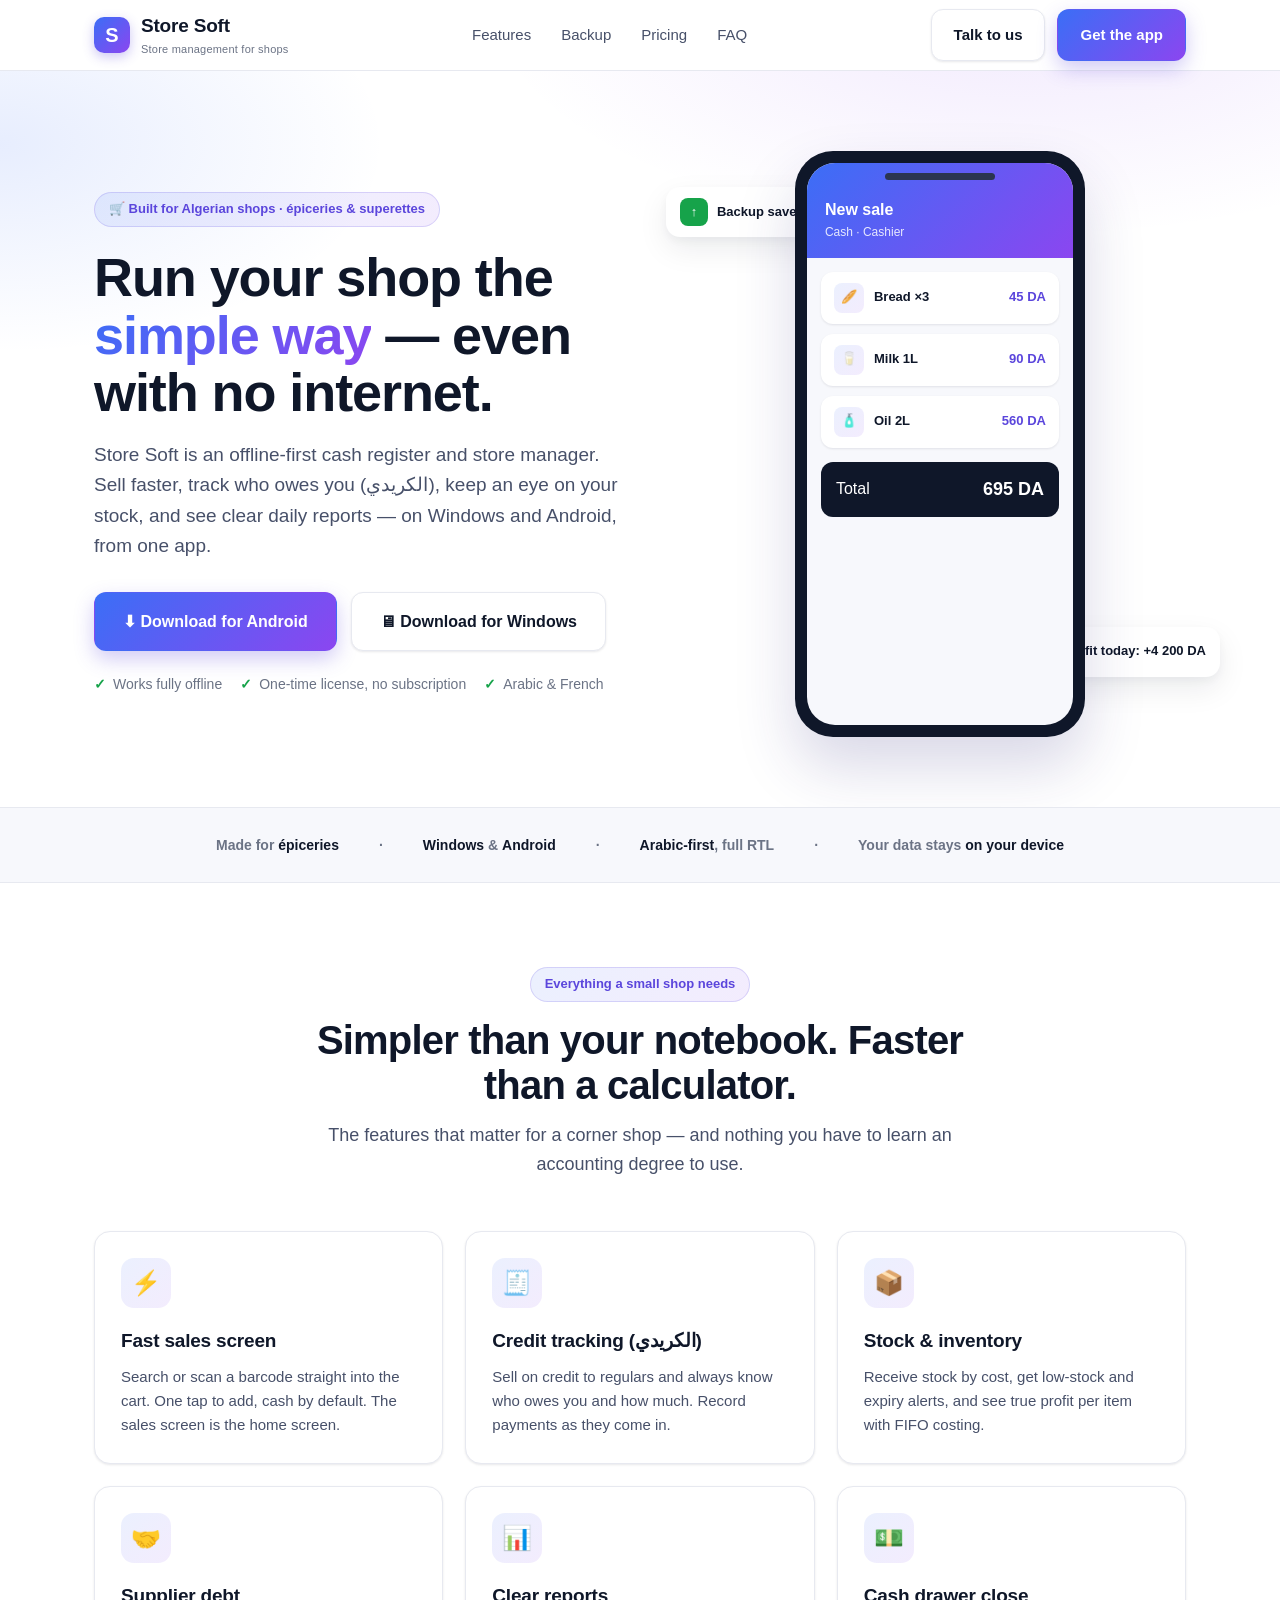
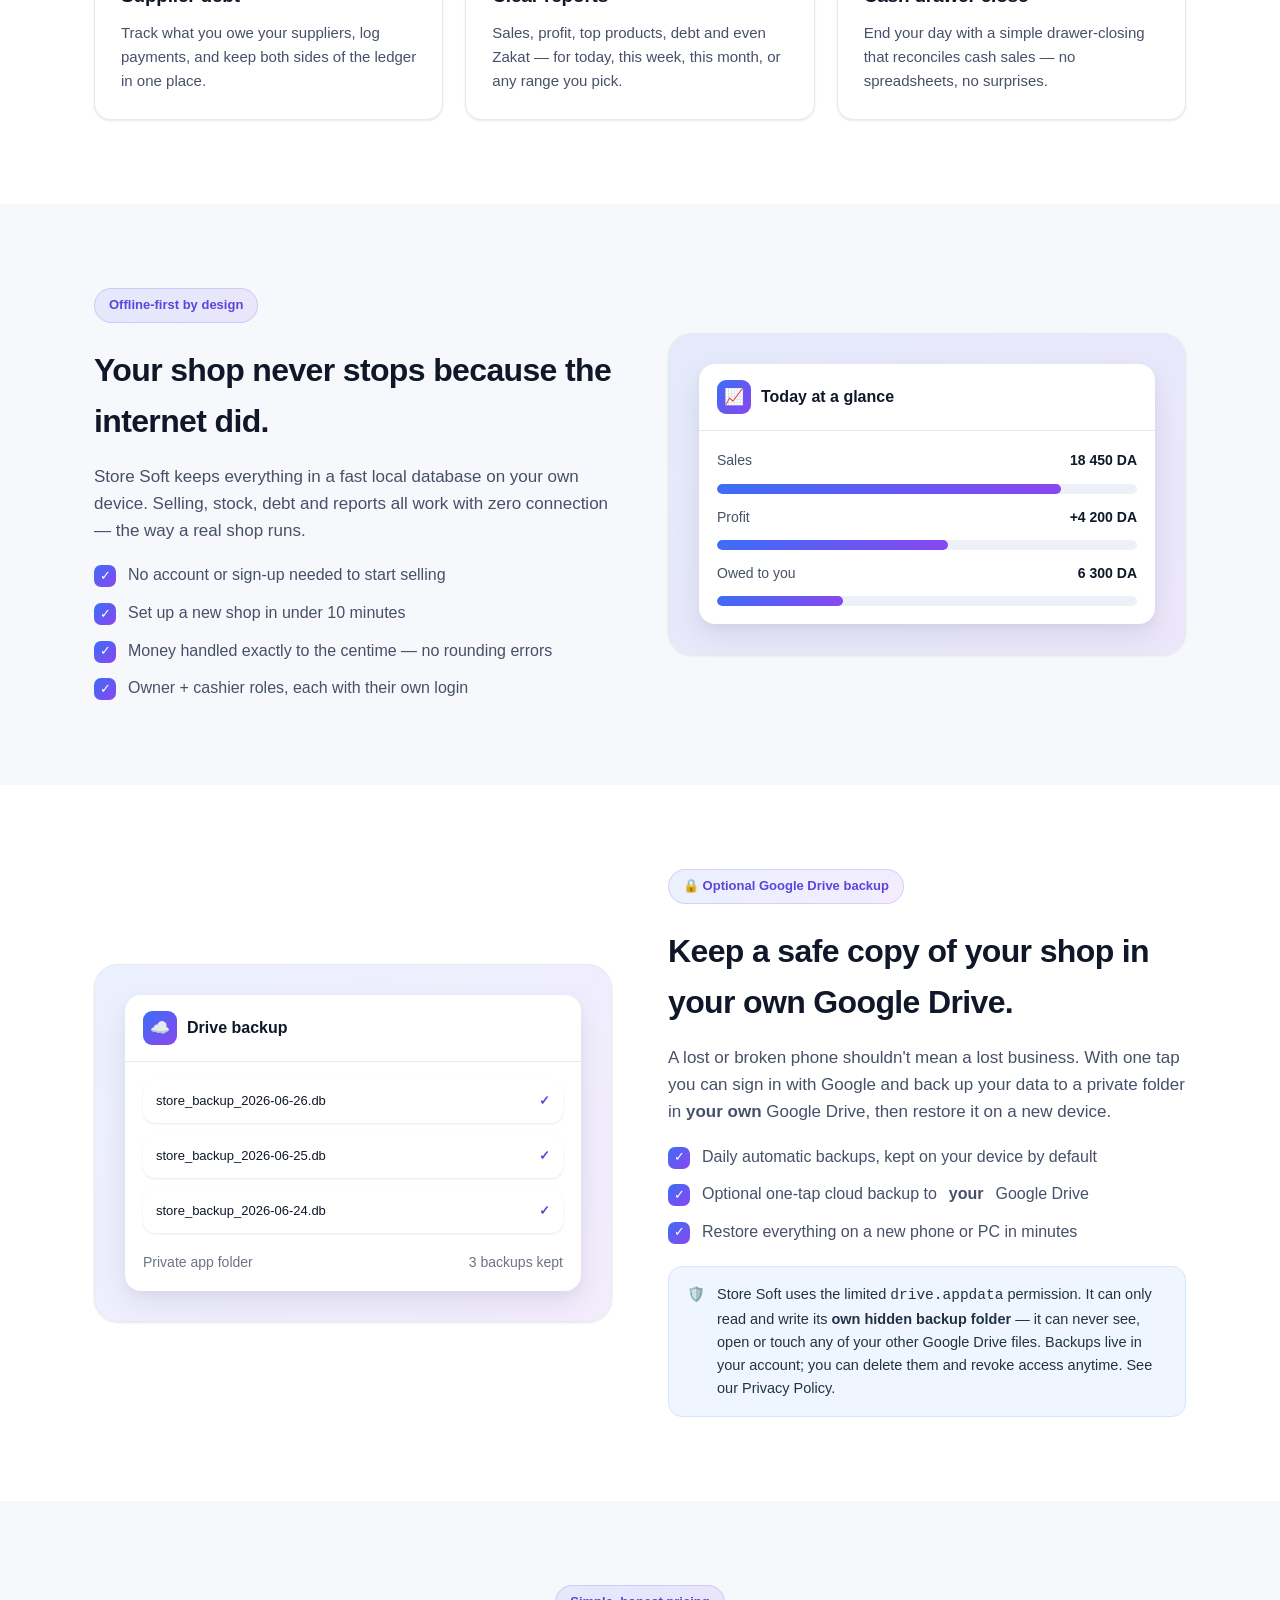
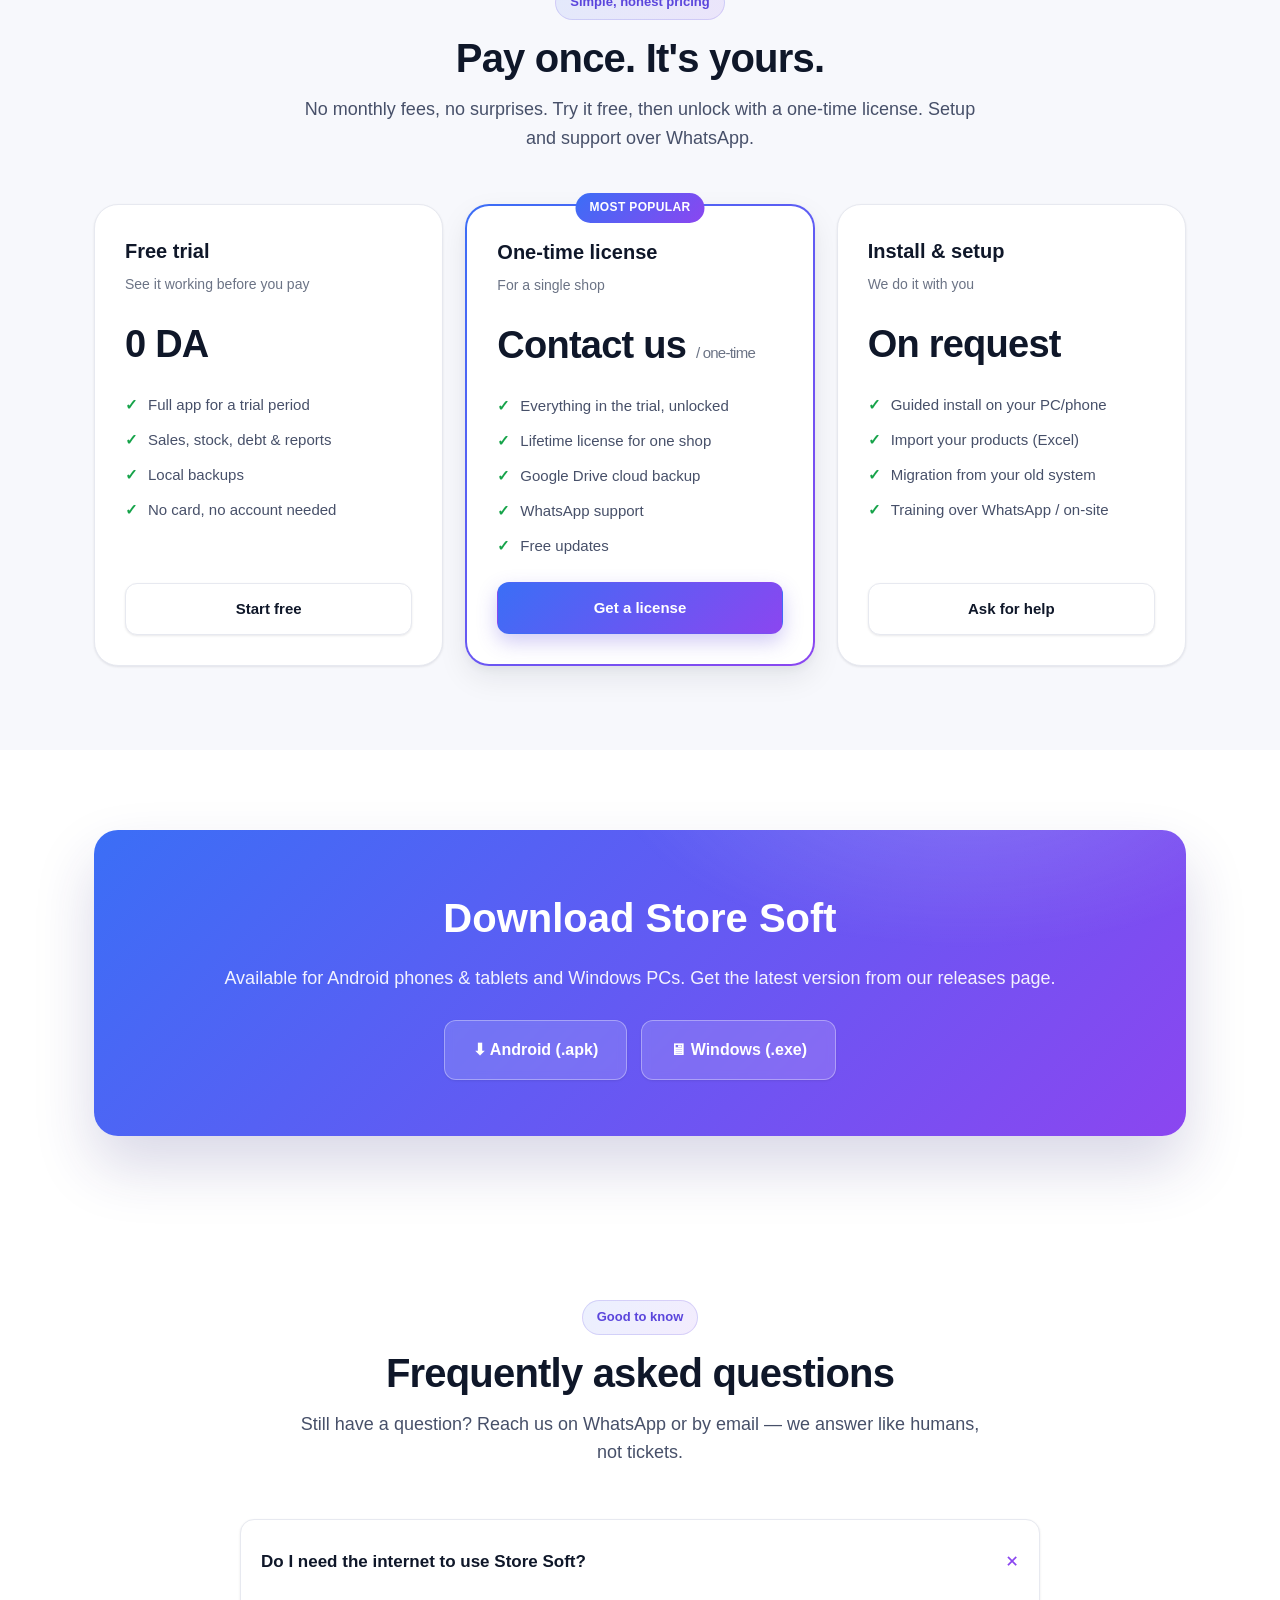
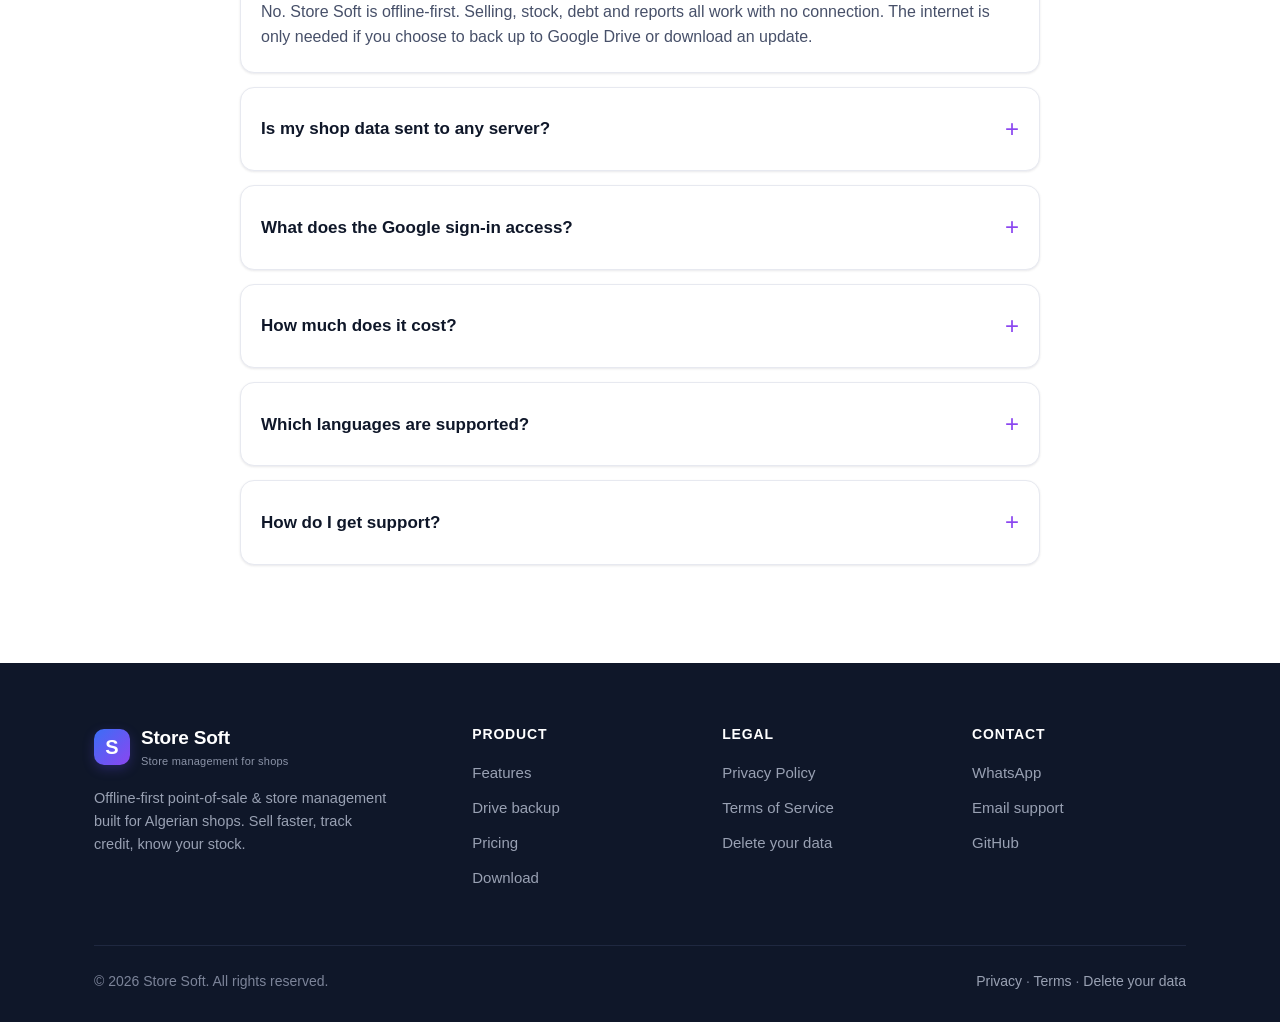
==== commit 6001df77: "docs(site): add account-deletion page; drop claims that no longer match the app Adds delete-account." ====
--- a/index.html
+++ b/index.html
@@ -174,7 +174,7 @@
             <li>No account or sign-up needed to start selling</li>
             <li>Set up a new shop in under 10 minutes</li>
             <li>Money handled exactly to the centime — no rounding errors</li>
-            <li>Owner + cashier roles with a simple 4-digit PIN</li>
+            <li>Owner + cashier roles, each with their own login</li>
           </ul>
         </div>
         <div class="split-media">
@@ -355,6 +355,7 @@
           <h4>Legal</h4>
           <a href="privacy.html">Privacy Policy</a>
           <a href="terms.html">Terms of Service</a>
+          <a href="delete-account.html">Delete your data</a>
         </div>
         <div class="footer-col">
           <h4>Contact</h4>
@@ -367,7 +368,8 @@
         <span>© <span id="year">2026</span> Store Soft. All rights reserved.</span>
         <span>
           <a href="privacy.html">Privacy</a> ·
-          <a href="terms.html">Terms</a>
+          <a href="terms.html">Terms</a> ·
+          <a href="delete-account.html">Delete your data</a>
         </span>
       </div>
     </div>
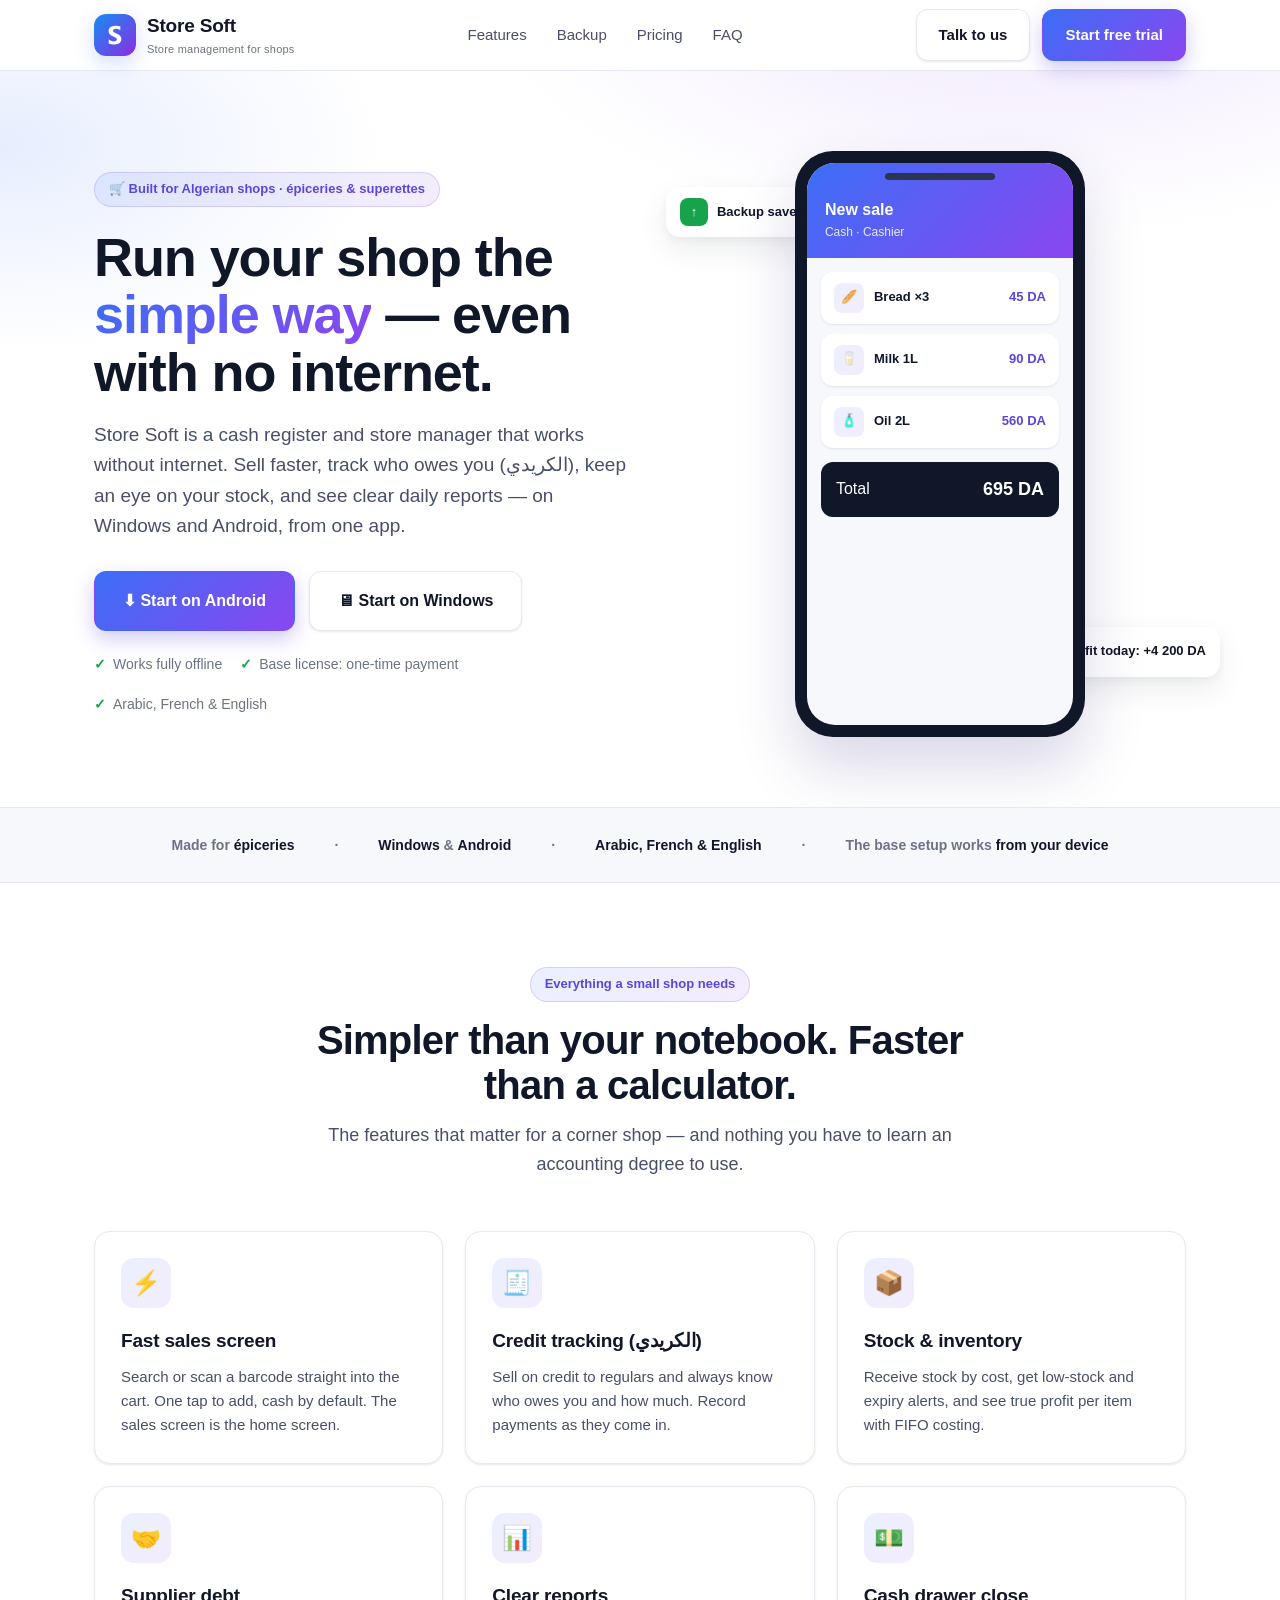
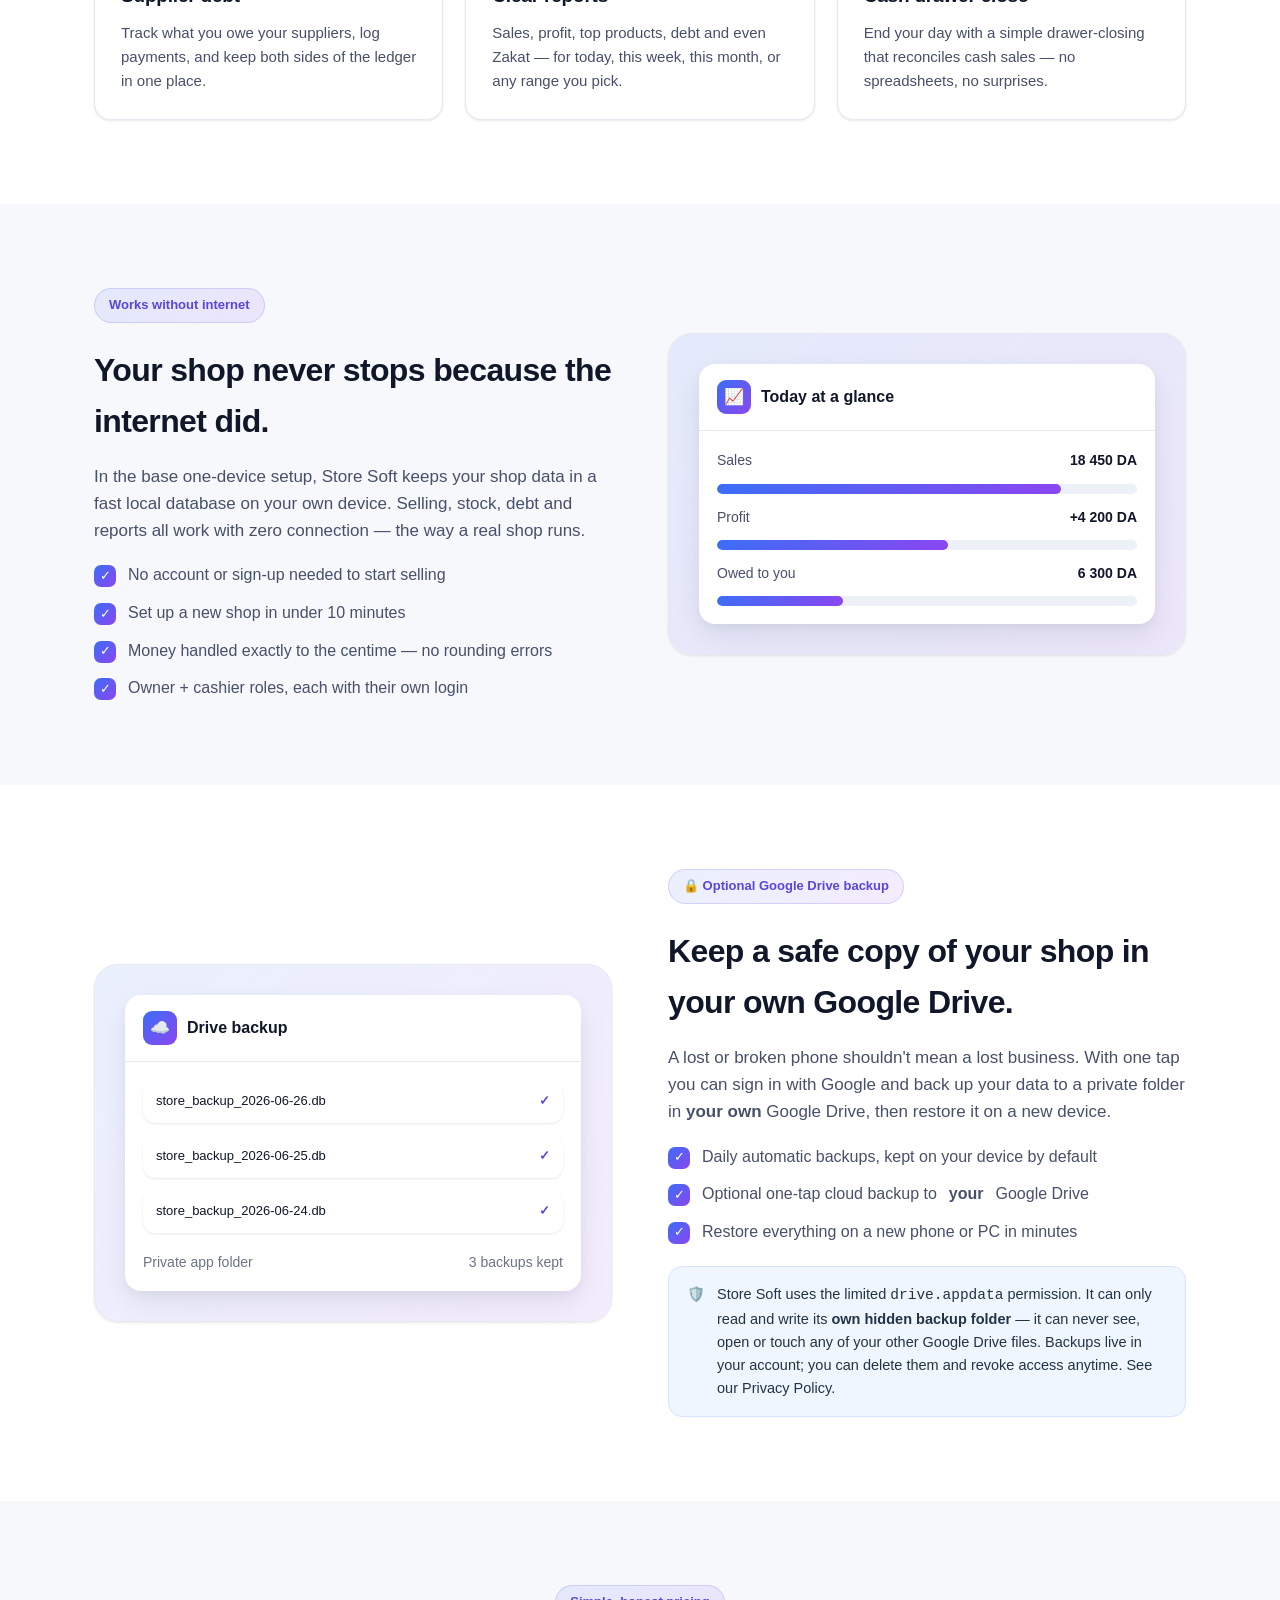
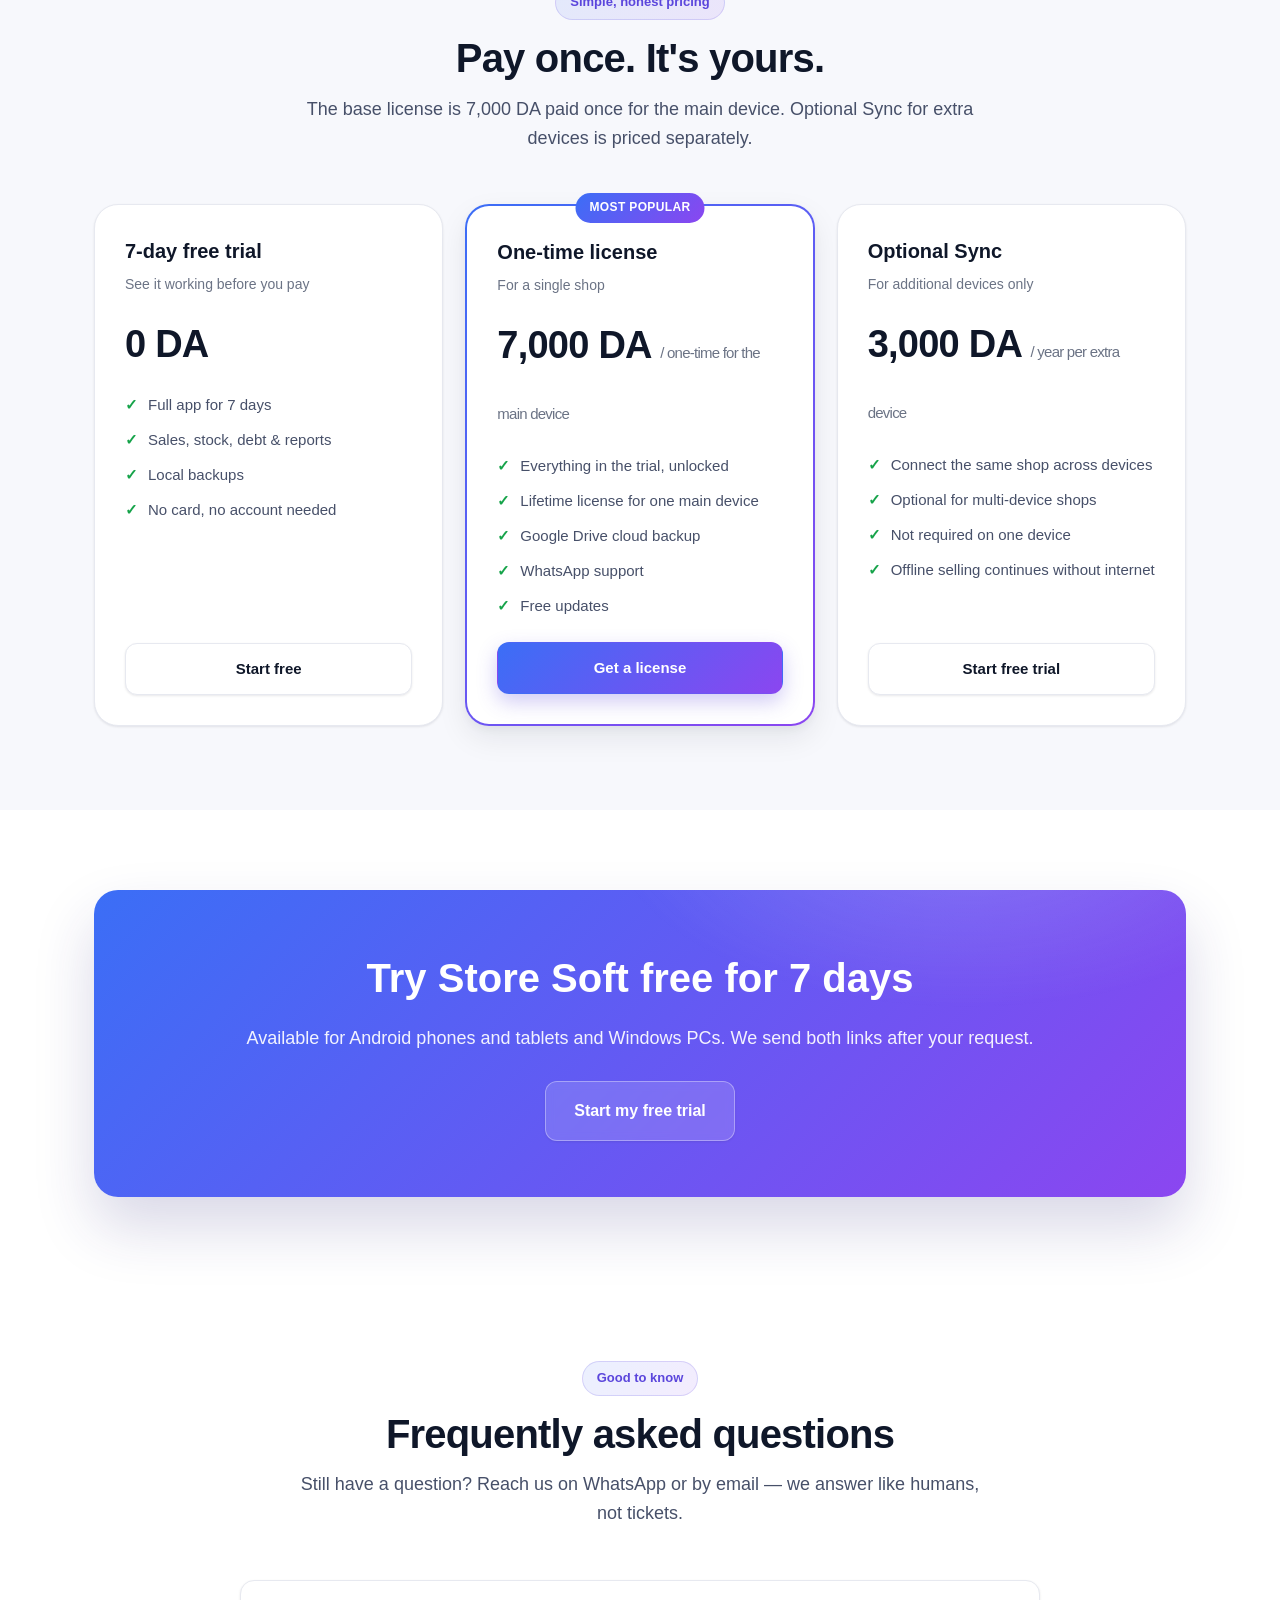
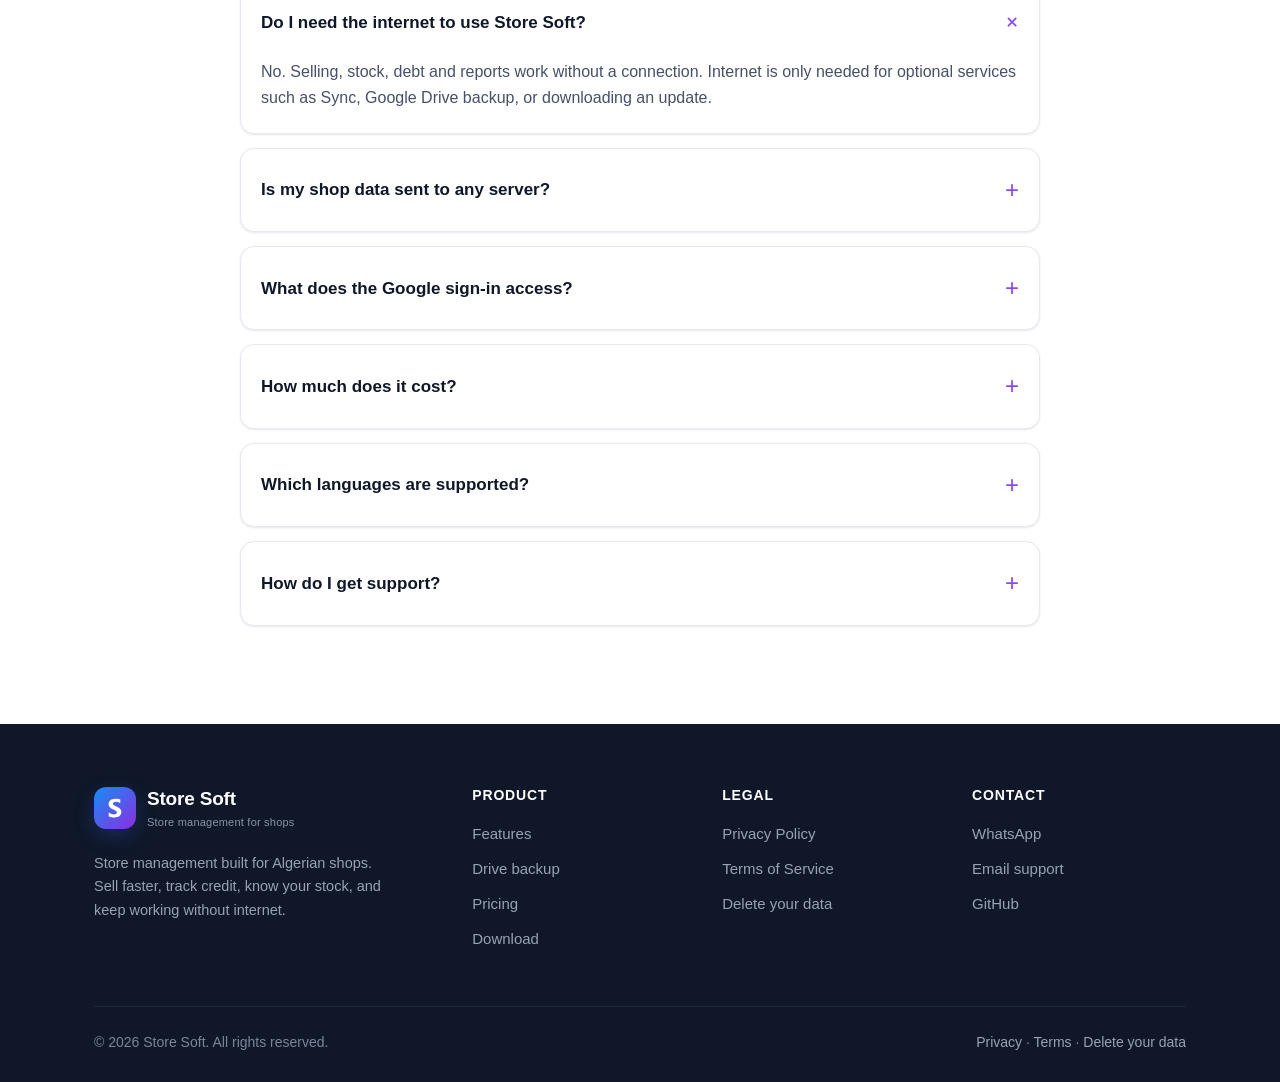
==== commit 82be1fc8: "feat(storesoft): refresh trial landing page" ====
--- a/index.html
+++ b/index.html
@@ -4,15 +4,15 @@
   <meta charset="UTF-8" />
   <meta name="viewport" content="width=device-width, initial-scale=1.0" />
   <meta name="google-site-verification" content="q4sa-fmVwGJOlf542lkuE1kLPuGHTy7R-aptzCyJ97A" />
-  <title>Store Soft — Offline POS &amp; Store Management for Algerian Shops</title>
-  <meta name="description" content="Store Soft is an offline-first point-of-sale and store-management app for Algerian shops: sell faster, track credit (الكريدي), manage stock and see clear reports. Works on Windows and Android, even without internet." />
+  <title>Store Soft — Store Management That Works Without Internet</title>
+  <meta name="description" content="Store Soft helps Algerian shops manage sales, stock, credit, profit and suppliers on Android and Windows. It works without internet and includes a free 7-day trial." />
   <link rel="icon" type="image/png" href="assets/favicon.png" />
   <link rel="canonical" href="https://yousoft.site/" />
 
   <!-- Open Graph -->
   <meta property="og:type" content="website" />
-  <meta property="og:title" content="Store Soft — Offline POS for Algerian Shops" />
-  <meta property="og:description" content="Sell faster, track credit, manage stock. Offline-first POS for Algerian épiceries. Windows + Android." />
+  <meta property="og:title" content="Store Soft — Android + Windows, Works Without Internet" />
+  <meta property="og:description" content="Sales, stock, credit, profit and suppliers for Algerian shops. Free 7-day trial." />
   <meta property="og:image" content="https://yousoft.site/assets/icon.png" />
   <meta property="og:url" content="https://yousoft.site/" />
 
@@ -24,8 +24,8 @@
   <header class="site-header">
     <div class="container">
       <nav class="nav" id="nav">
-        <a class="brand" href="index.html" aria-label="Store Soft home">
-          <span class="mark">S</span>
+        <a class="brand" href="storesoft/download/" aria-label="Store Soft trial page">
+          <img class="brand-logo" src="assets/icon.png" width="42" height="42" alt="" />
           <span class="name">Store Soft<small>Store management for shops</small></span>
         </a>
         <div class="nav-links">
@@ -36,7 +36,7 @@
         </div>
         <div class="nav-cta">
           <a class="btn btn-ghost" href="https://wa.me/213654338649" target="_blank" rel="noopener">Talk to us</a>
-          <a class="btn btn-primary" href="#download">Get the app</a>
+          <a class="btn btn-primary" href="storesoft/download/">Start free trial</a>
         </div>
         <button class="nav-toggle" id="navToggle" aria-label="Open menu" aria-expanded="false">
           <span></span><span></span><span></span>
@@ -52,18 +52,18 @@
         <span class="eyebrow">🛒 Built for Algerian shops · épiceries &amp; superettes</span>
         <h1>Run your shop the <span class="grad">simple way</span> — even with no internet.</h1>
         <p class="lead">
-          Store Soft is an offline-first cash register and store manager. Sell faster,
+          Store Soft is a cash register and store manager that works without internet. Sell faster,
           track who owes you (الكريدي), keep an eye on your stock, and see clear daily
           reports — on Windows and Android, from one app.
         </p>
         <div class="hero-actions">
-          <a class="btn btn-primary btn-lg" href="#download">⬇ Download for Android</a>
-          <a class="btn btn-ghost btn-lg" href="#download">🖥 Download for Windows</a>
+          <a class="btn btn-primary btn-lg" href="storesoft/download/">⬇ Start on Android</a>
+          <a class="btn btn-ghost btn-lg" href="storesoft/download/">🖥 Start on Windows</a>
         </div>
         <div class="hero-note">
           <span><span class="check">✓</span> Works fully offline</span>
-          <span><span class="check">✓</span> One-time license, no subscription</span>
-          <span><span class="check">✓</span> Arabic &amp; French</span>
+          <span><span class="check">✓</span> Base license: one-time payment</span>
+          <span><span class="check">✓</span> Arabic, French &amp; English</span>
         </div>
       </div>
 
@@ -112,9 +112,9 @@
       <span>·</span>
       <span><b>Windows</b> &amp; <b>Android</b></span>
       <span>·</span>
-      <span><b>Arabic-first</b>, full RTL</span>
+      <span><b>Arabic, French &amp; English</b></span>
       <span>·</span>
-      <span>Your data stays <b>on your device</b></span>
+      <span>The base setup works <b>from your device</b></span>
     </div>
   </div>
 
@@ -167,9 +167,9 @@
     <div class="container">
       <div class="split">
         <div class="split-text">
-          <span class="eyebrow">Offline-first by design</span>
+          <span class="eyebrow">Works without internet</span>
           <h3>Your shop never stops because the internet did.</h3>
-          <p>Store Soft keeps everything in a fast local database on your own device. Selling, stock, debt and reports all work with zero connection — the way a real shop runs.</p>
+          <p>In the base one-device setup, Store Soft keeps your shop data in a fast local database on your own device. Selling, stock, debt and reports all work with zero connection — the way a real shop runs.</p>
           <ul class="ticklist">
             <li>No account or sign-up needed to start selling</li>
             <li>Set up a new shop in under 10 minutes</li>
@@ -233,16 +233,16 @@
       <div class="section-head">
         <span class="eyebrow">Simple, honest pricing</span>
         <h2>Pay once. It's yours.</h2>
-        <p>No monthly fees, no surprises. Try it free, then unlock with a one-time license. Setup and support over WhatsApp.</p>
+        <p>The base license is 7,000 DA paid once for the main device. Optional Sync for extra devices is priced separately.</p>
       </div>
 
       <div class="pricing">
         <div class="price-card">
-          <h3>Free trial</h3>
+          <h3>7-day free trial</h3>
           <p class="sub">See it working before you pay</p>
           <div class="price">0 DA</div>
           <ul>
-            <li>Full app for a trial period</li>
+            <li>Full app for 7 days</li>
             <li>Sales, stock, debt &amp; reports</li>
             <li>Local backups</li>
             <li>No card, no account needed</li>
@@ -254,10 +254,10 @@
           <span class="tag">MOST POPULAR</span>
           <h3>One-time license</h3>
           <p class="sub">For a single shop</p>
-          <div class="price">Contact us <small>/ one-time</small></div>
+          <div class="price">7,000 DA <small>/ one-time for the main device</small></div>
           <ul>
             <li>Everything in the trial, unlocked</li>
-            <li>Lifetime license for one shop</li>
+            <li>Lifetime license for one main device</li>
             <li>Google Drive cloud backup</li>
             <li>WhatsApp support</li>
             <li>Free updates</li>
@@ -266,16 +266,16 @@
         </div>
 
         <div class="price-card">
-          <h3>Install &amp; setup</h3>
-          <p class="sub">We do it with you</p>
-          <div class="price">On request</div>
+          <h3>Optional Sync</h3>
+          <p class="sub">For additional devices only</p>
+          <div class="price">3,000 DA <small>/ year per extra device</small></div>
           <ul>
-            <li>Guided install on your PC/phone</li>
-            <li>Import your products (Excel)</li>
-            <li>Migration from your old system</li>
-            <li>Training over WhatsApp / on-site</li>
-          </ul>
-          <a class="btn btn-ghost" href="https://wa.me/213654338649?text=Bonjour%2C%20j%27ai%20besoin%20d%27aide%20pour%20installer%20Store%20Soft" target="_blank" rel="noopener">Ask for help</a>
+            <li>Connect the same shop across devices</li>
+            <li>Optional for multi-device shops</li>
+            <li>Not required on one device</li>
+            <li>Offline selling continues without internet</li>
+          </ul>
+          <a class="btn btn-ghost" href="storesoft/download/">Start free trial</a>
         </div>
       </div>
     </div>
@@ -285,11 +285,10 @@
   <section class="cta-band" id="download">
     <div class="container">
       <div class="cta-inner">
-        <h2>Download Store Soft</h2>
-        <p>Available for Android phones &amp; tablets and Windows PCs. Get the latest version from our releases page.</p>
+        <h2>Try Store Soft free for 7 days</h2>
+        <p>Available for Android phones and tablets and Windows PCs. We send both links after your request.</p>
         <div class="actions">
-          <a class="btn btn-ghost btn-lg" href="https://github.com/dzstoredzd/dz-store-management/releases/latest" target="_blank" rel="noopener">⬇ Android (.apk)</a>
-          <a class="btn btn-ghost btn-lg" href="https://github.com/dzstoredzd/dz-store-management/releases/latest" target="_blank" rel="noopener">🖥 Windows (.exe)</a>
+          <a class="btn btn-ghost btn-lg" href="storesoft/download/">Start my free trial</a>
         </div>
       </div>
     </div>
@@ -307,11 +306,11 @@
       <div class="faq">
         <details open>
           <summary>Do I need the internet to use Store Soft?</summary>
-          <p>No. Store Soft is offline-first. Selling, stock, debt and reports all work with no connection. The internet is only needed if you choose to back up to Google Drive or download an update.</p>
+          <p>No. Selling, stock, debt and reports work without a connection. Internet is only needed for optional services such as Sync, Google Drive backup, or downloading an update.</p>
         </details>
         <details>
           <summary>Is my shop data sent to any server?</summary>
-          <p>No. Your business data stays in a local database on your own device. We do not run a server that collects it. The only time data leaves your device is if <em>you</em> turn on Google Drive backup, and then it goes only to your own private Drive folder.</p>
+          <p>The base product keeps business data on your device. If you optionally enable multi-device Sync, the business data needed for synchronization is sent to our secured Supabase backend. Optional Google Drive backups go to your own private Drive app folder.</p>
         </details>
         <details>
           <summary>What does the Google sign-in access?</summary>
@@ -319,11 +318,11 @@
         </details>
         <details>
           <summary>How much does it cost?</summary>
-          <p>You can try it free. Unlocking is a one-time license for a single shop — no monthly subscription. Optional paid install, product import and migration are available. Contact us on WhatsApp for current pricing.</p>
+          <p>The 7-day trial is free. The base license is 7,000 DA paid once for the main device. Optional Sync costs 3,000 DA per year for each additional device.</p>
         </details>
         <details>
           <summary>Which languages are supported?</summary>
-          <p>Arabic (with full right-to-left layout) and French, with English on the way. You can switch language in the settings.</p>
+          <p>Arabic (with full right-to-left layout), French and English. You can switch language in the settings.</p>
         </details>
         <details>
           <summary>How do I get support?</summary>
@@ -338,11 +337,11 @@
     <div class="container">
       <div class="footer-grid">
         <div>
-          <a class="brand" href="index.html">
-            <span class="mark">S</span>
+          <a class="brand" href="storesoft/download/">
+            <img class="brand-logo" src="assets/icon.png" width="42" height="42" alt="" />
             <span class="name">Store Soft<small>Store management for shops</small></span>
           </a>
-          <p class="about">Offline-first point-of-sale &amp; store management built for Algerian shops. Sell faster, track credit, know your stock.</p>
+          <p class="about">Store management built for Algerian shops. Sell faster, track credit, know your stock, and keep working without internet.</p>
         </div>
         <div class="footer-col">
           <h4>Product</h4>
--- a/styles.css
+++ b/styles.css
@@ -92,6 +92,7 @@
   box-shadow: 0 4px 12px rgba(91, 70, 220, .3);
   font-family: "Segoe UI", Arial, sans-serif;
 }
+.brand-logo { width: 42px; height: 42px; border-radius: 12px; box-shadow: 0 7px 20px rgba(59, 110, 246, .22); }
 .brand .name { font-size: 19px; letter-spacing: -.01em; }
 .brand .name small { display: block; font-size: 11px; font-weight: 500; color: var(--ink-faint); letter-spacing: .02em; }
 
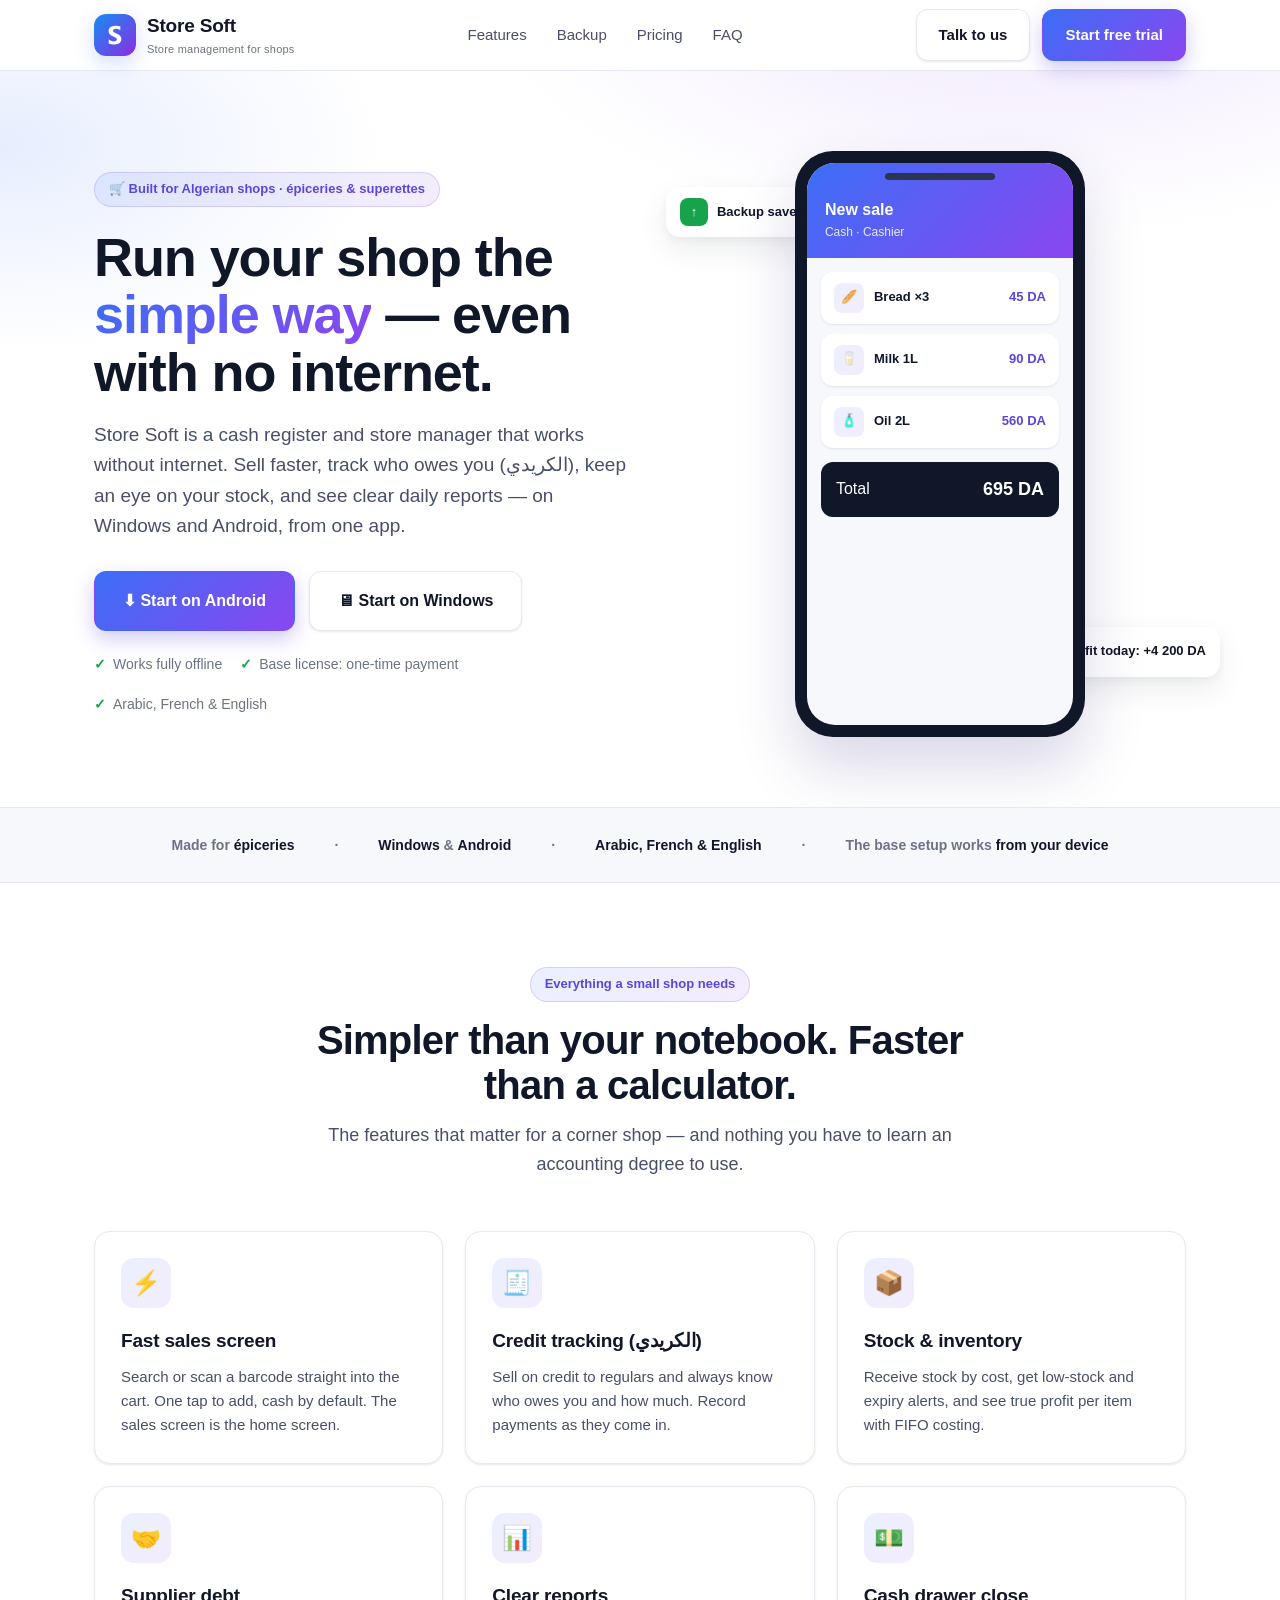
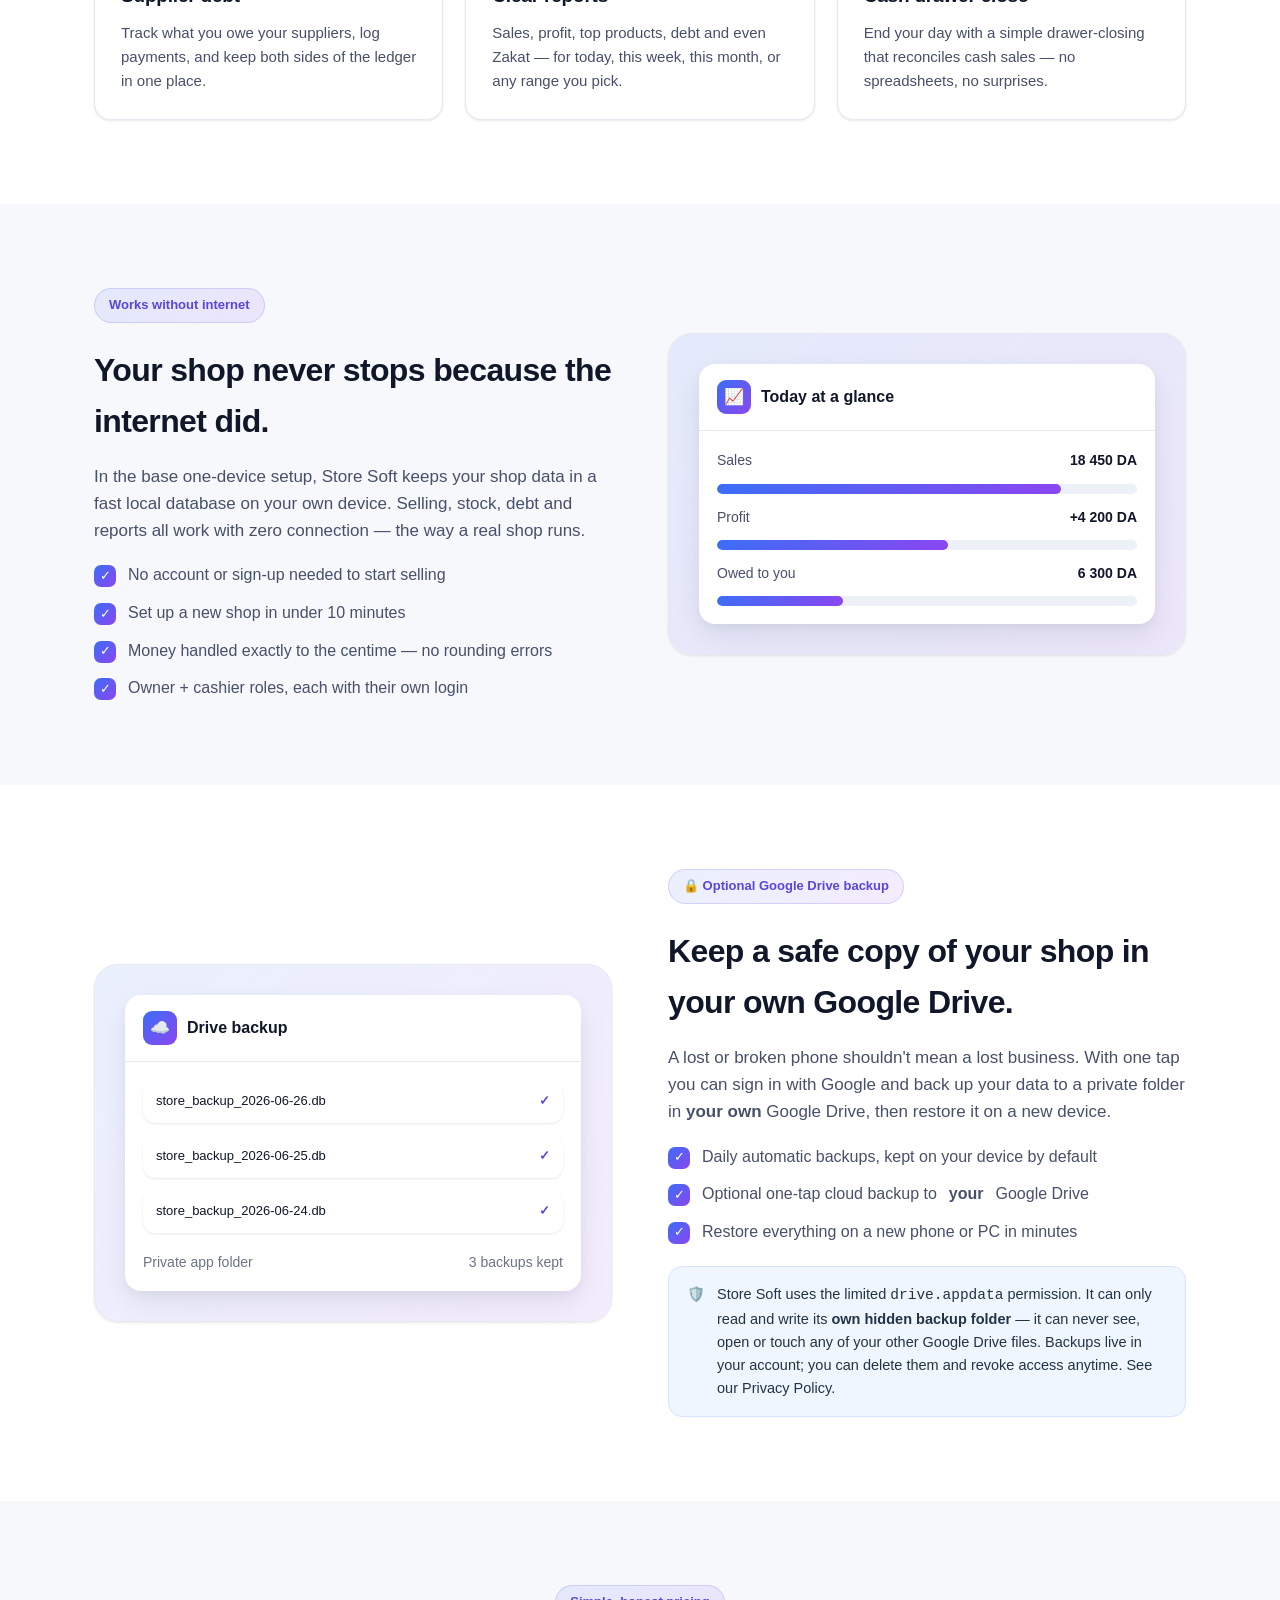
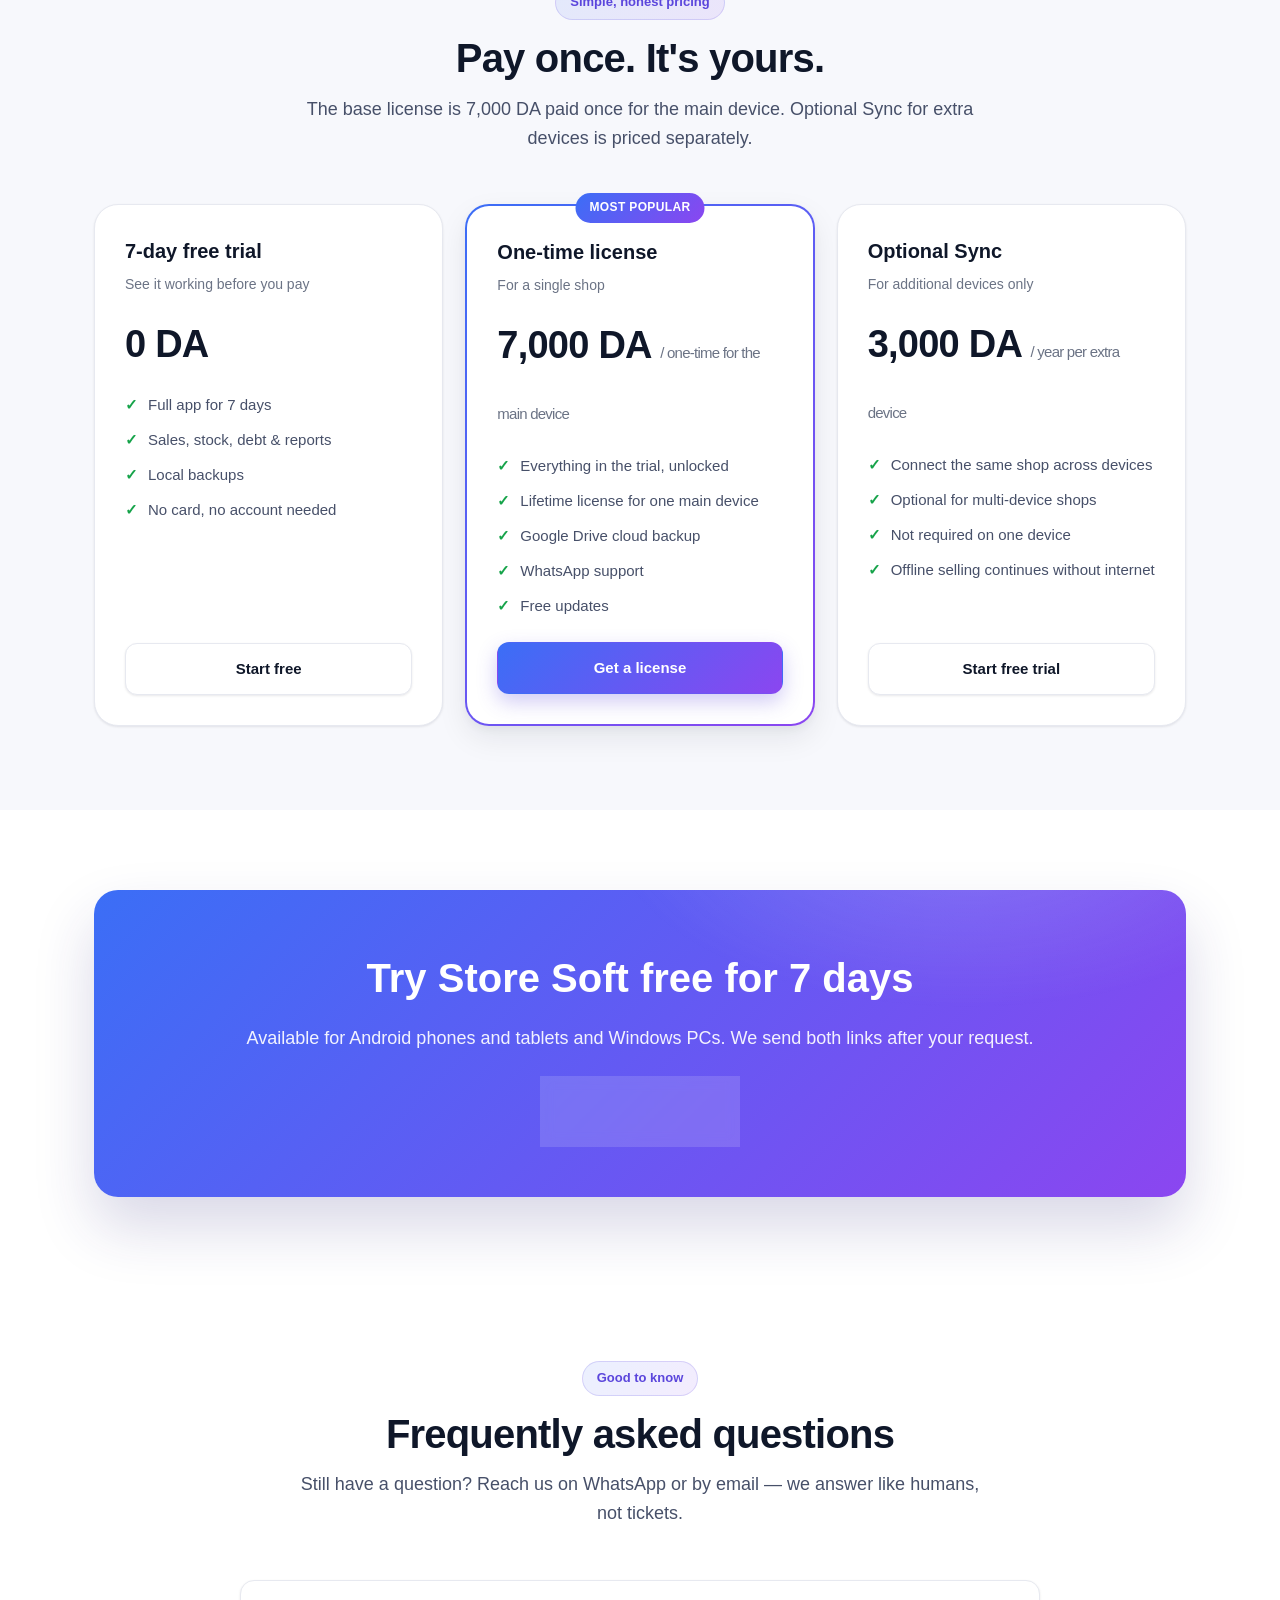
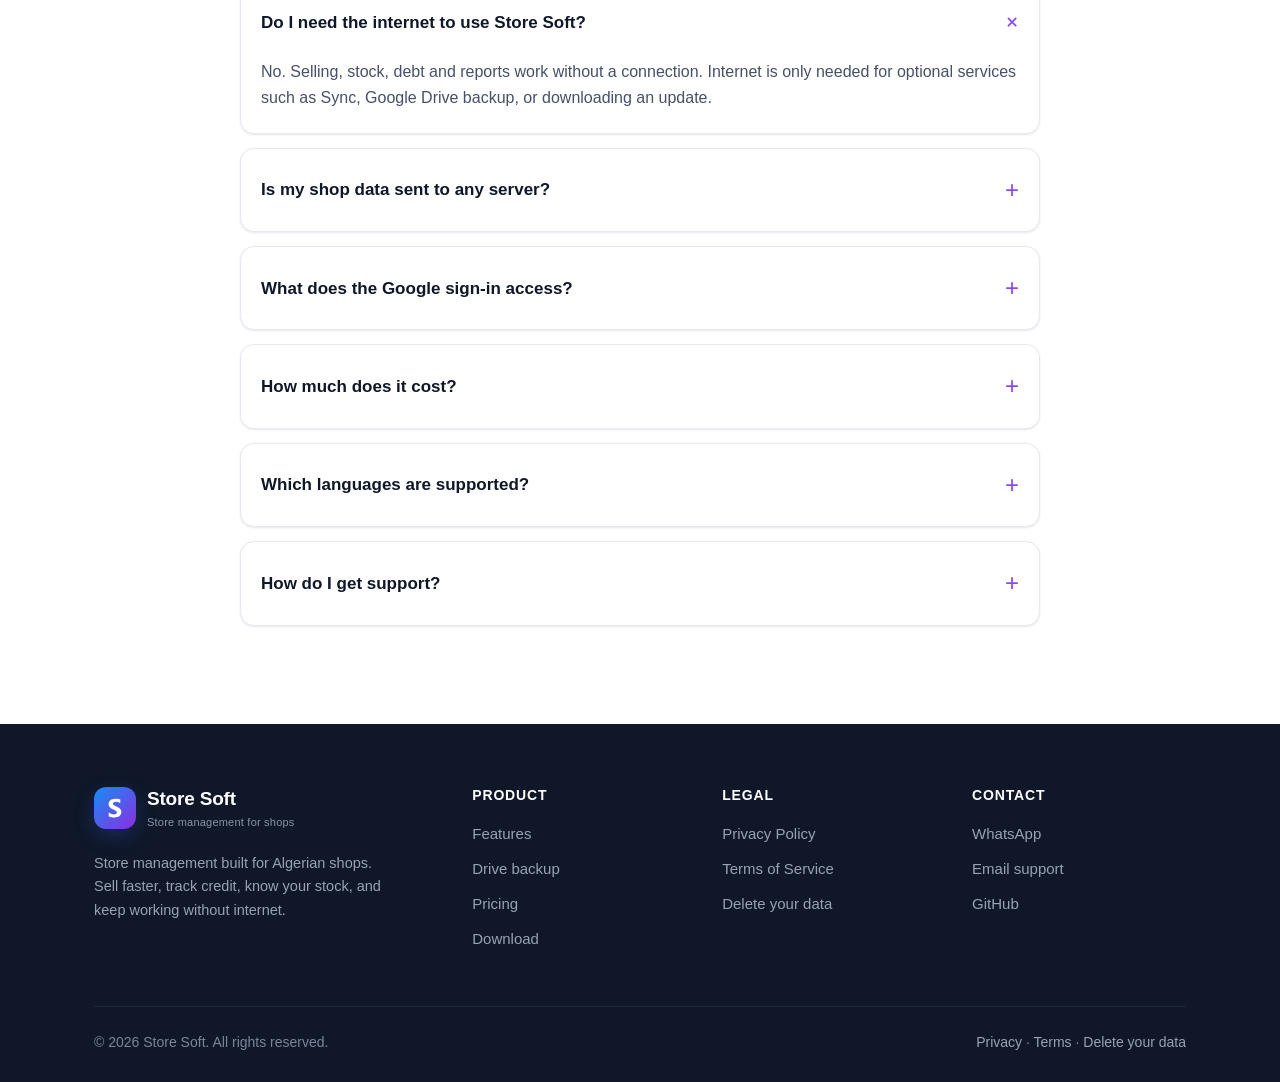
==== commit cbe9bb35: "fix(site): use current Store Soft logo as favicon" ====
--- a/index.html
+++ b/index.html
@@ -6,7 +6,7 @@
   <meta name="google-site-verification" content="q4sa-fmVwGJOlf542lkuE1kLPuGHTy7R-aptzCyJ97A" />
   <title>Store Soft — Store Management That Works Without Internet</title>
   <meta name="description" content="Store Soft helps Algerian shops manage sales, stock, credit, profit and suppliers on Android and Windows. It works without internet and includes a free 7-day trial." />
-  <link rel="icon" type="image/png" href="assets/favicon.png" />
+  <link rel="icon" type="image/png" href="assets/icon.png" />
   <link rel="canonical" href="https://yousoft.site/" />
 
   <!-- Open Graph -->
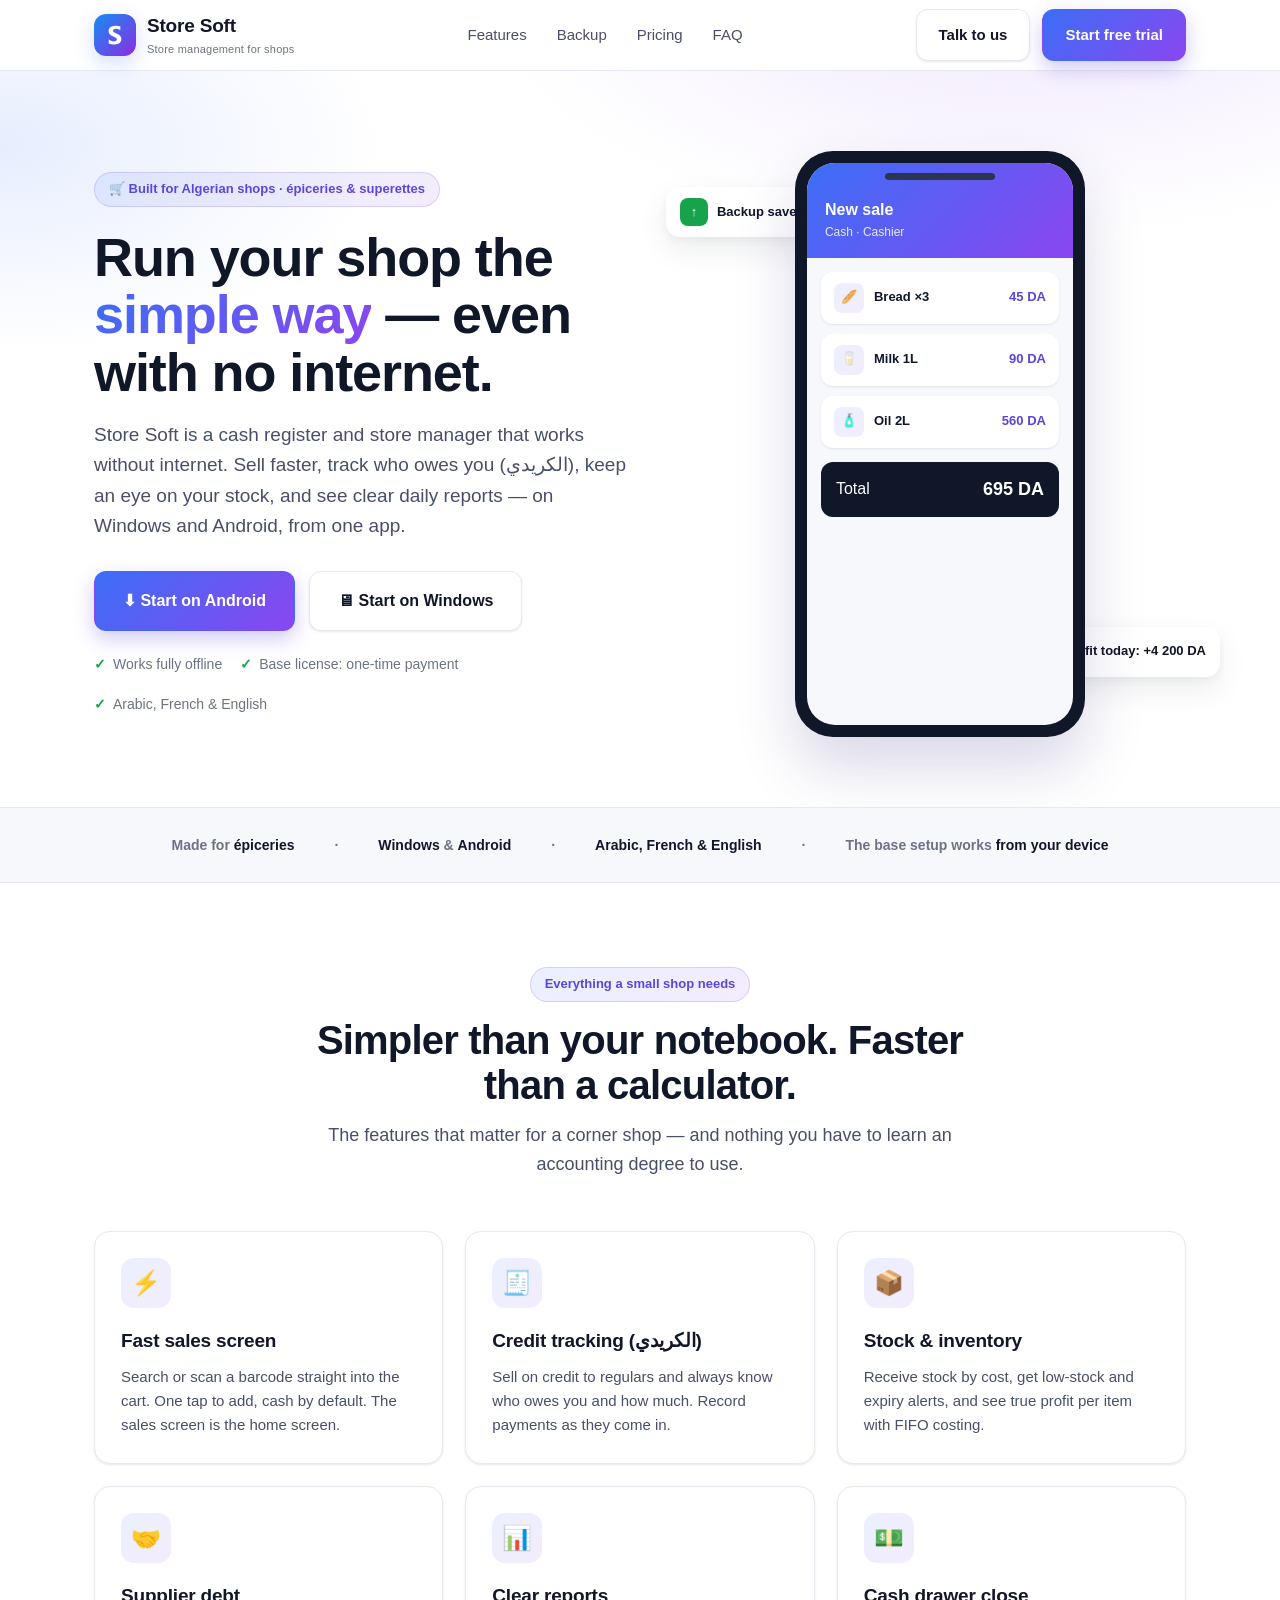
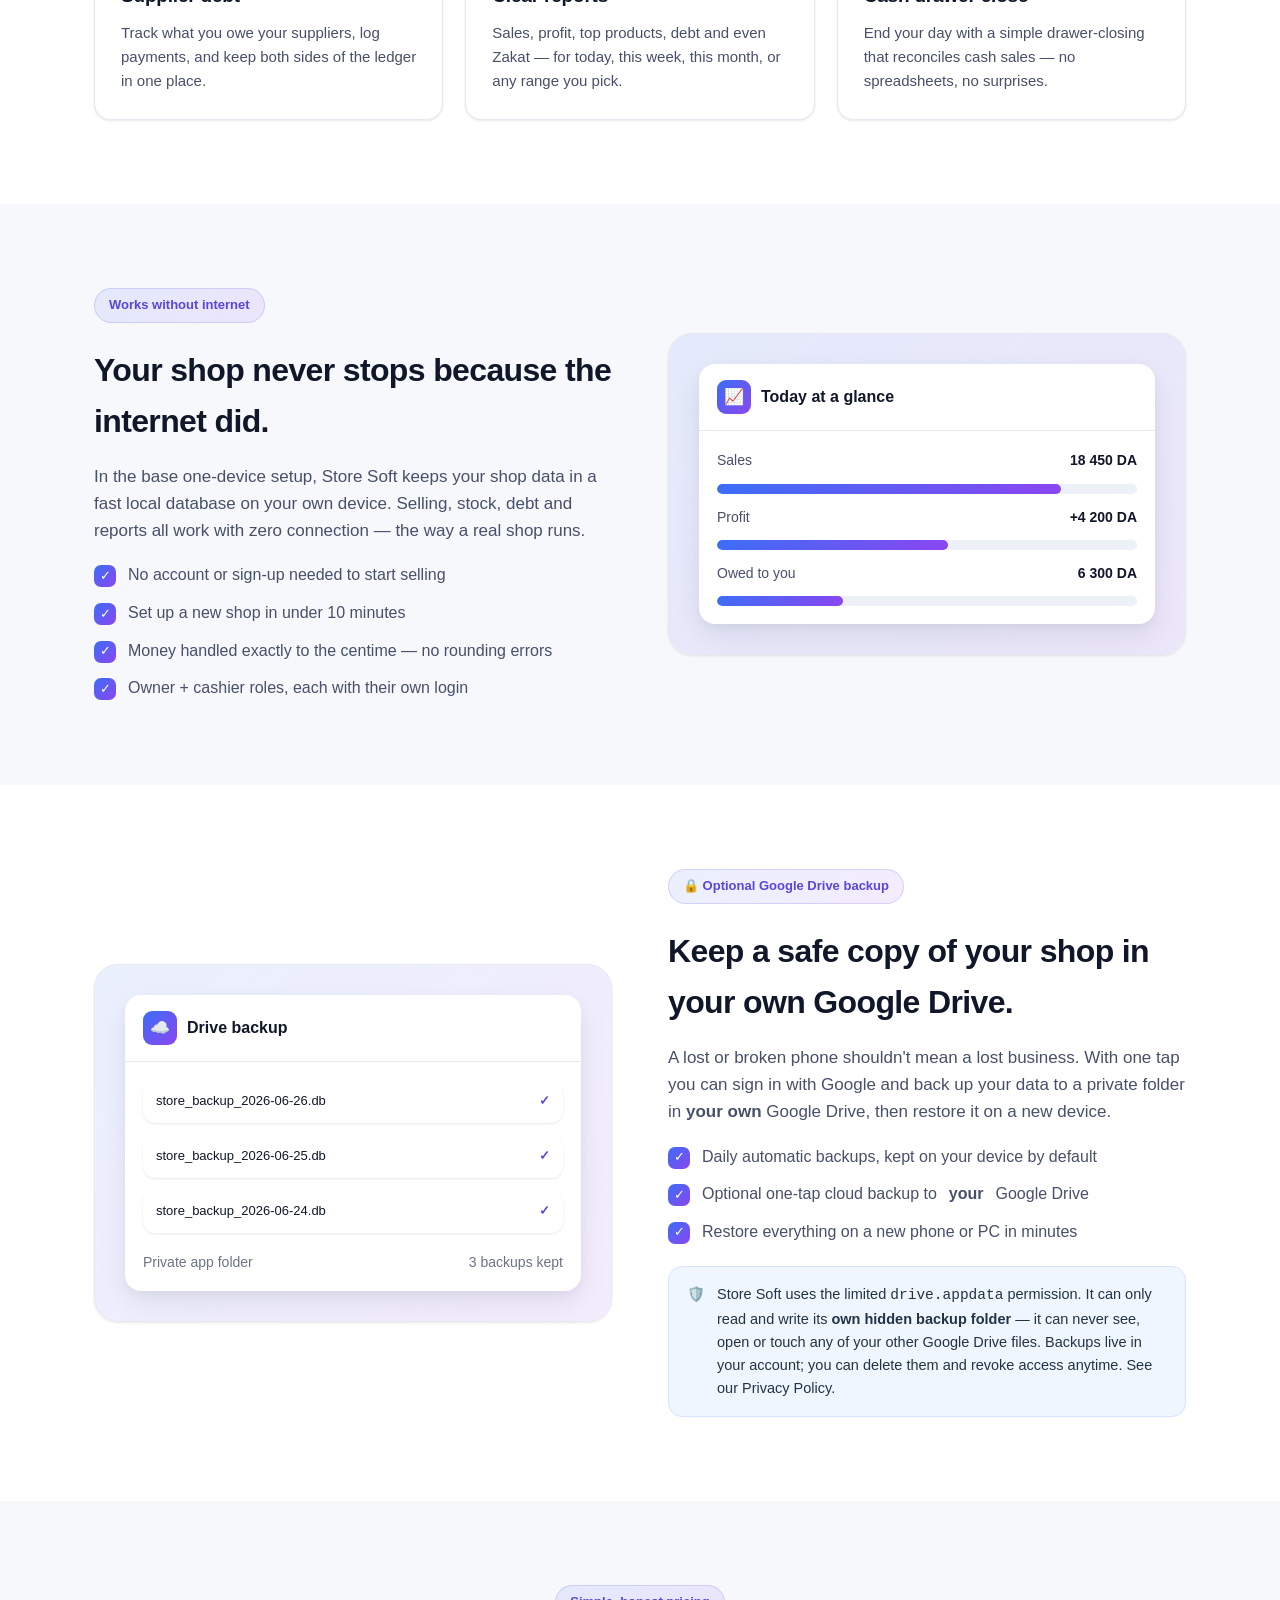
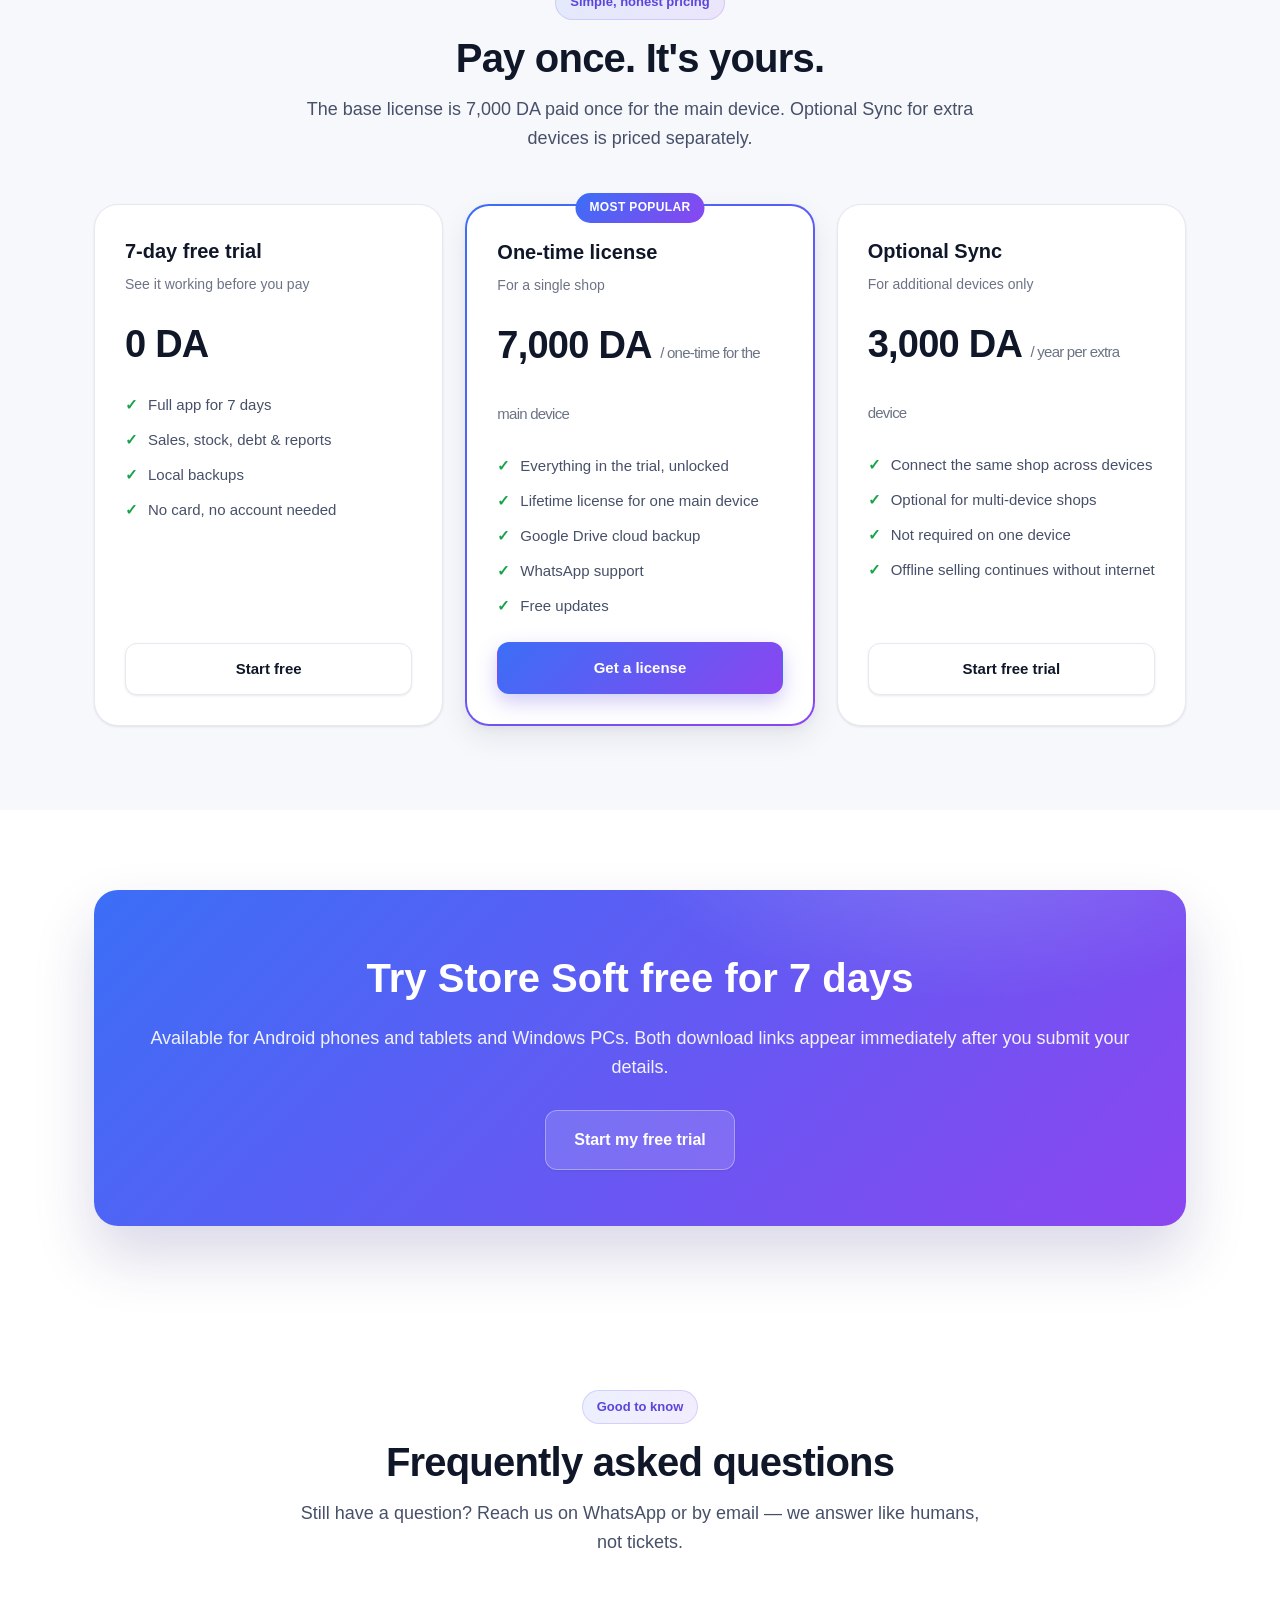
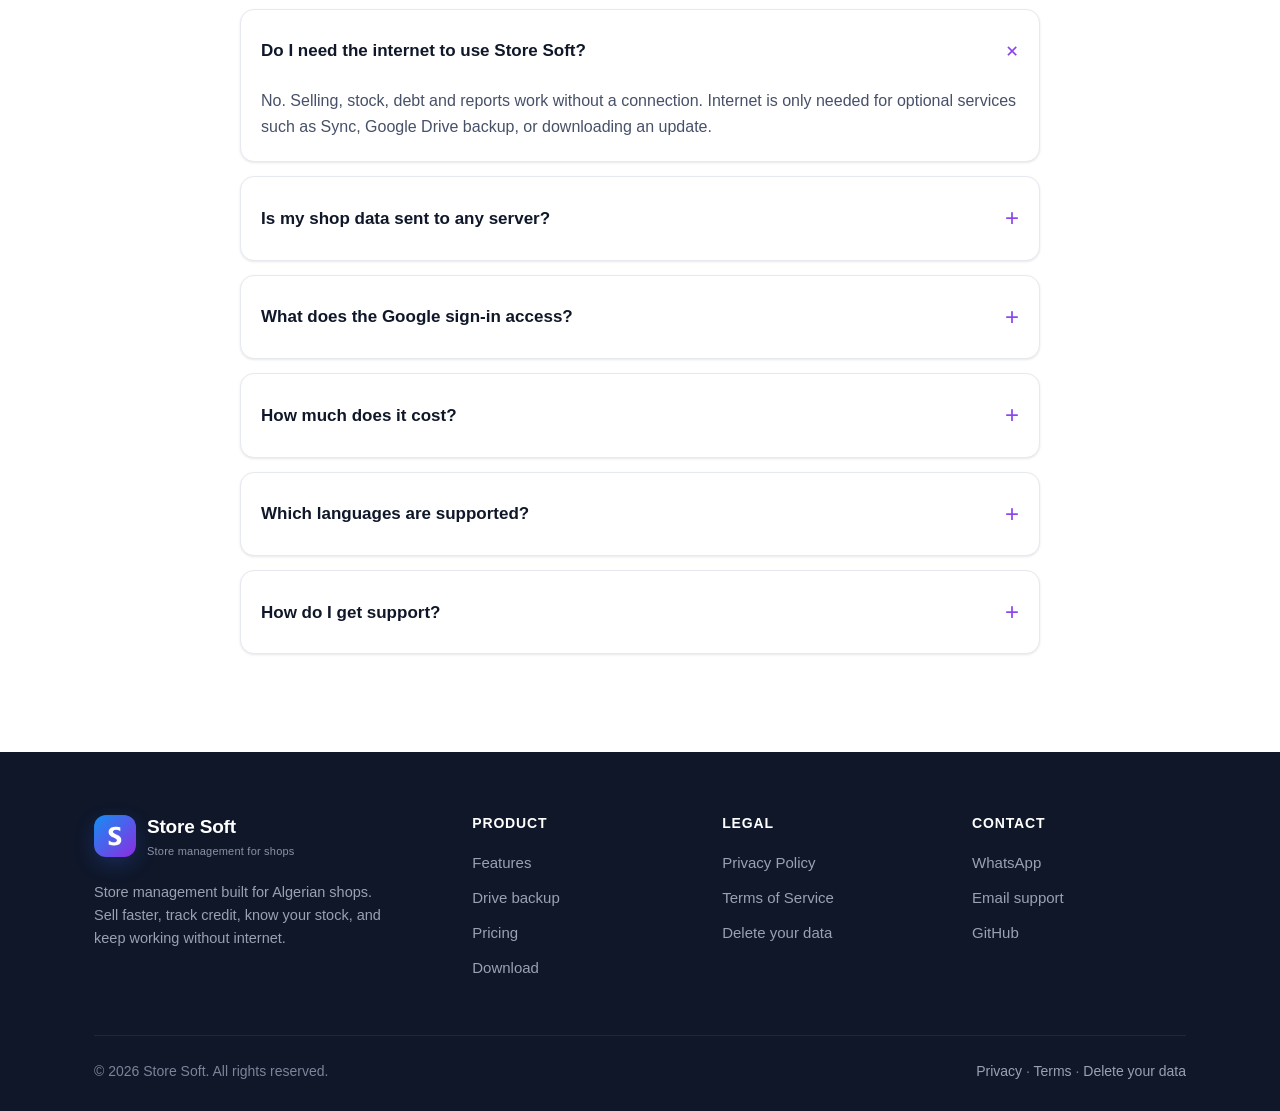
==== commit e6642019: "feat(download): capture phone leads and offer tracked downloads" ====
--- a/index.html
+++ b/index.html
@@ -286,7 +286,7 @@
     <div class="container">
       <div class="cta-inner">
         <h2>Try Store Soft free for 7 days</h2>
-        <p>Available for Android phones and tablets and Windows PCs. We send both links after your request.</p>
+        <p>Available for Android phones and tablets and Windows PCs. Both download links appear immediately after you submit your details.</p>
         <div class="actions">
           <a class="btn btn-ghost btn-lg" href="storesoft/download/">Start my free trial</a>
         </div>
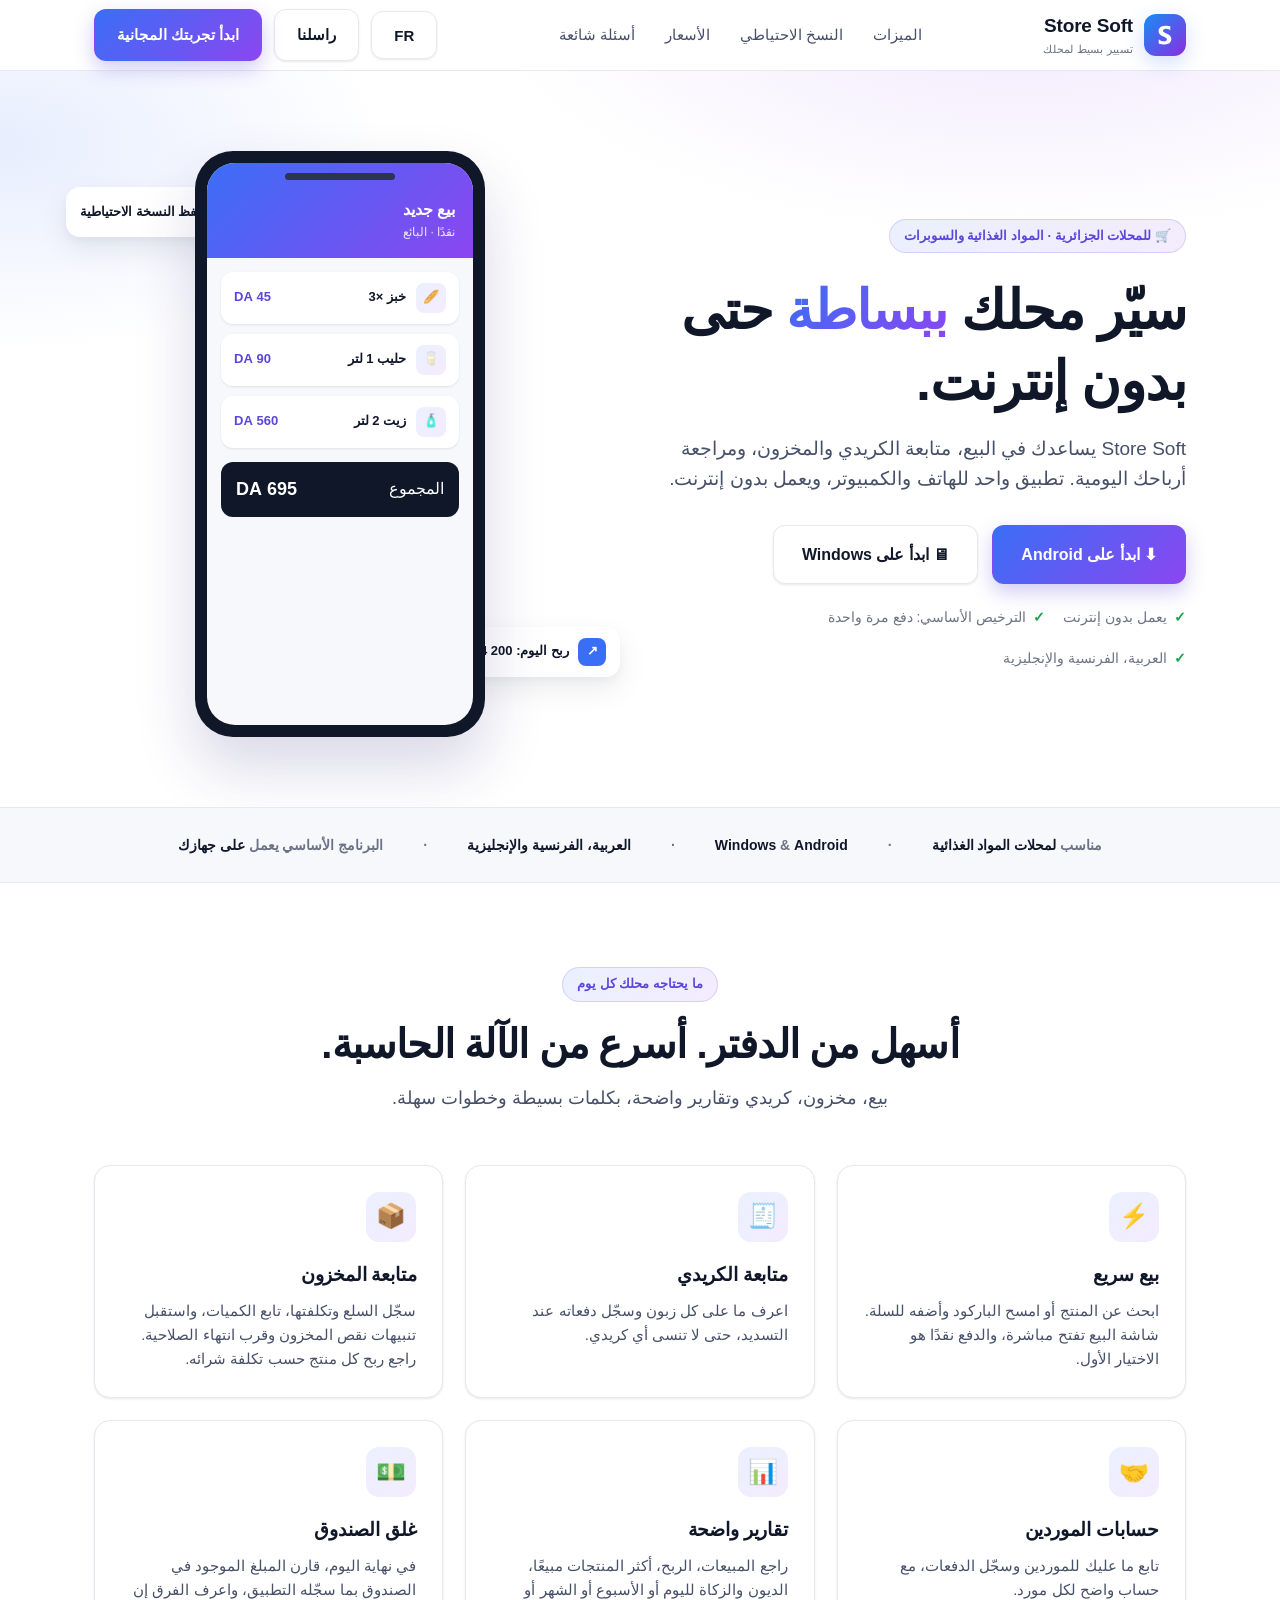
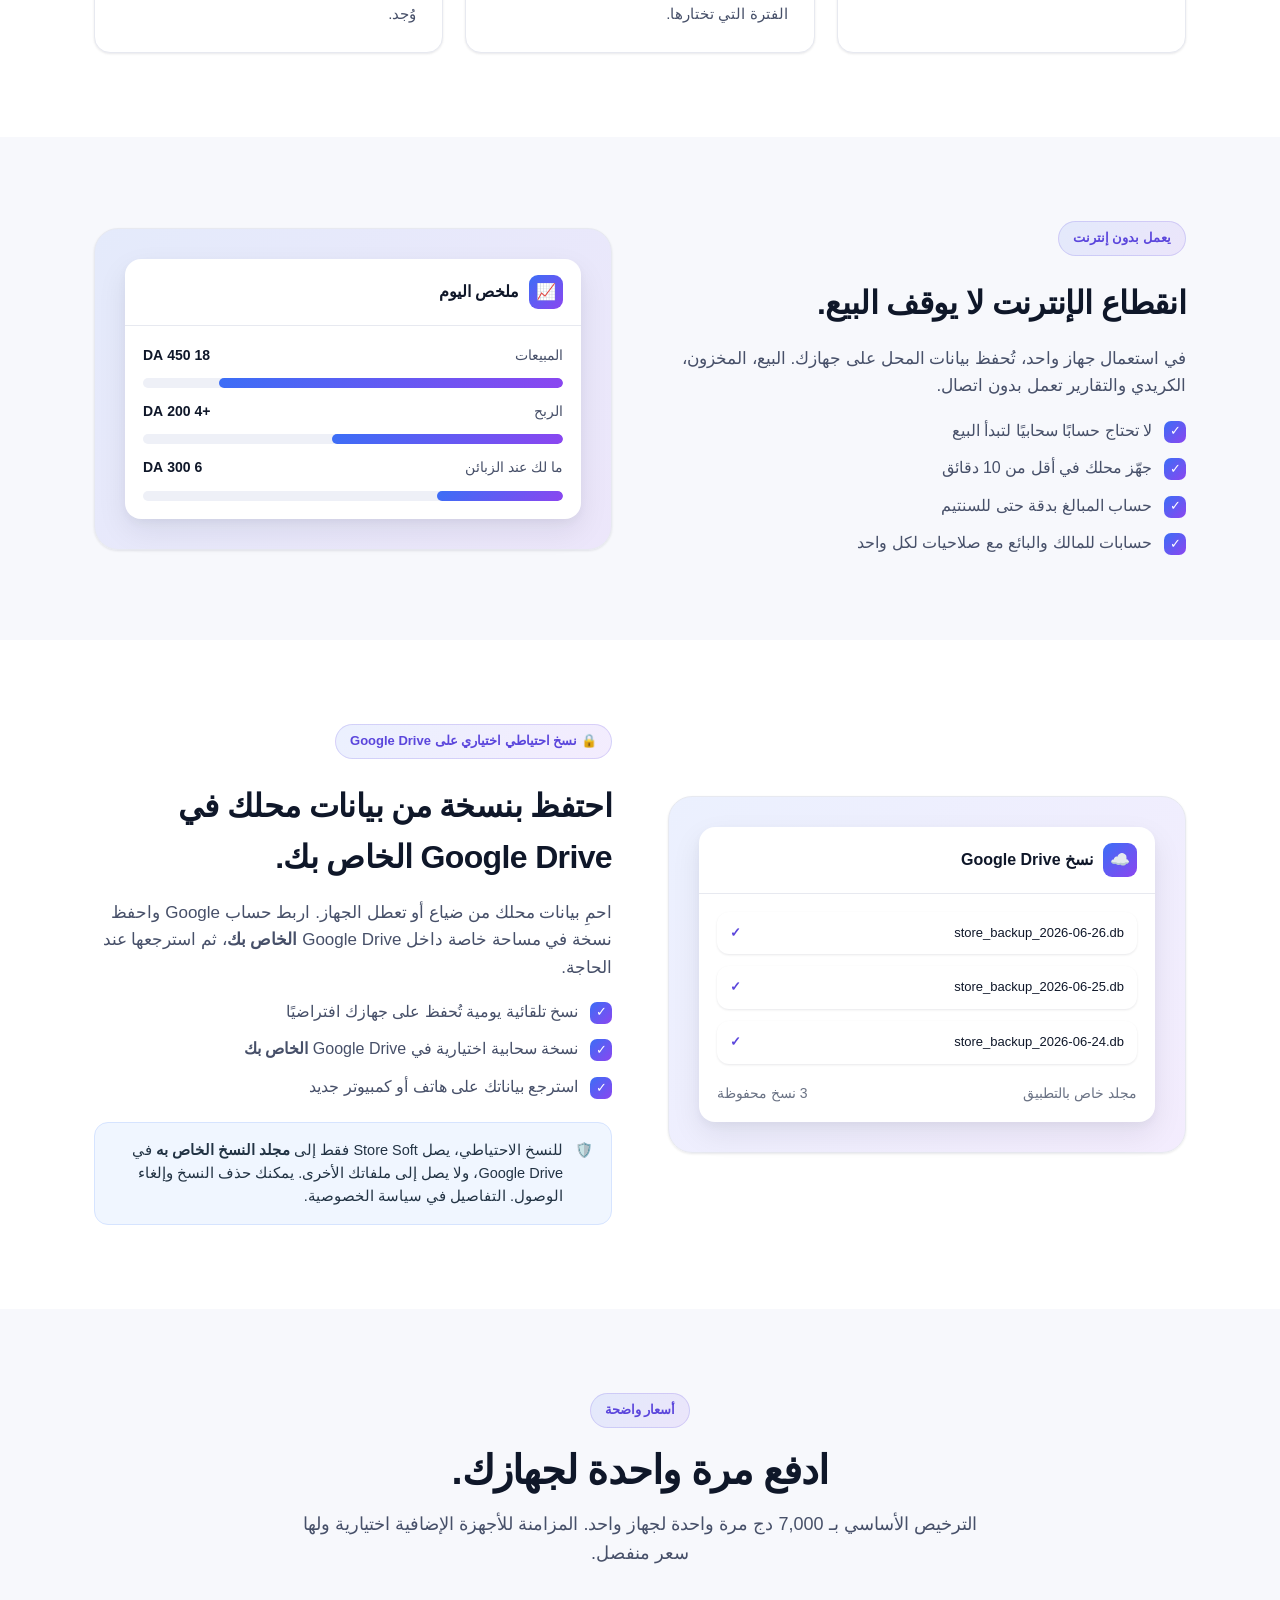
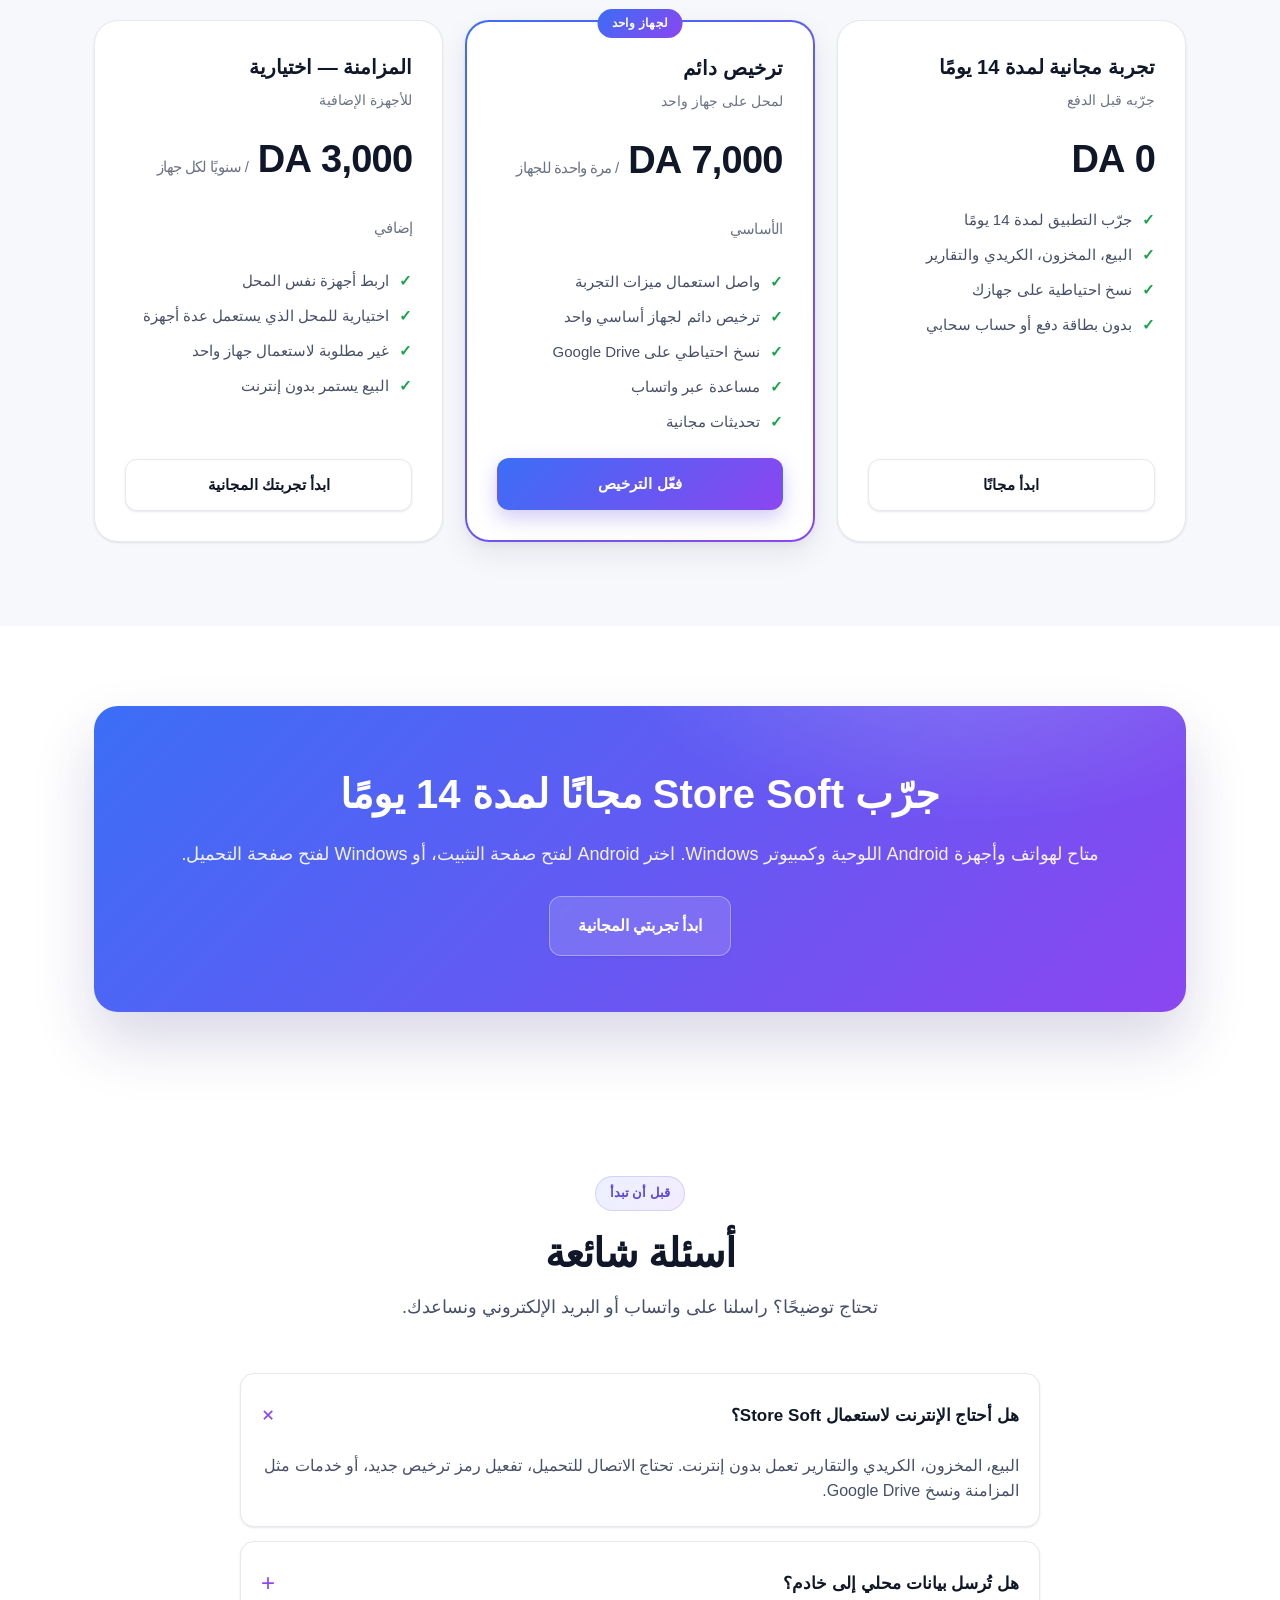
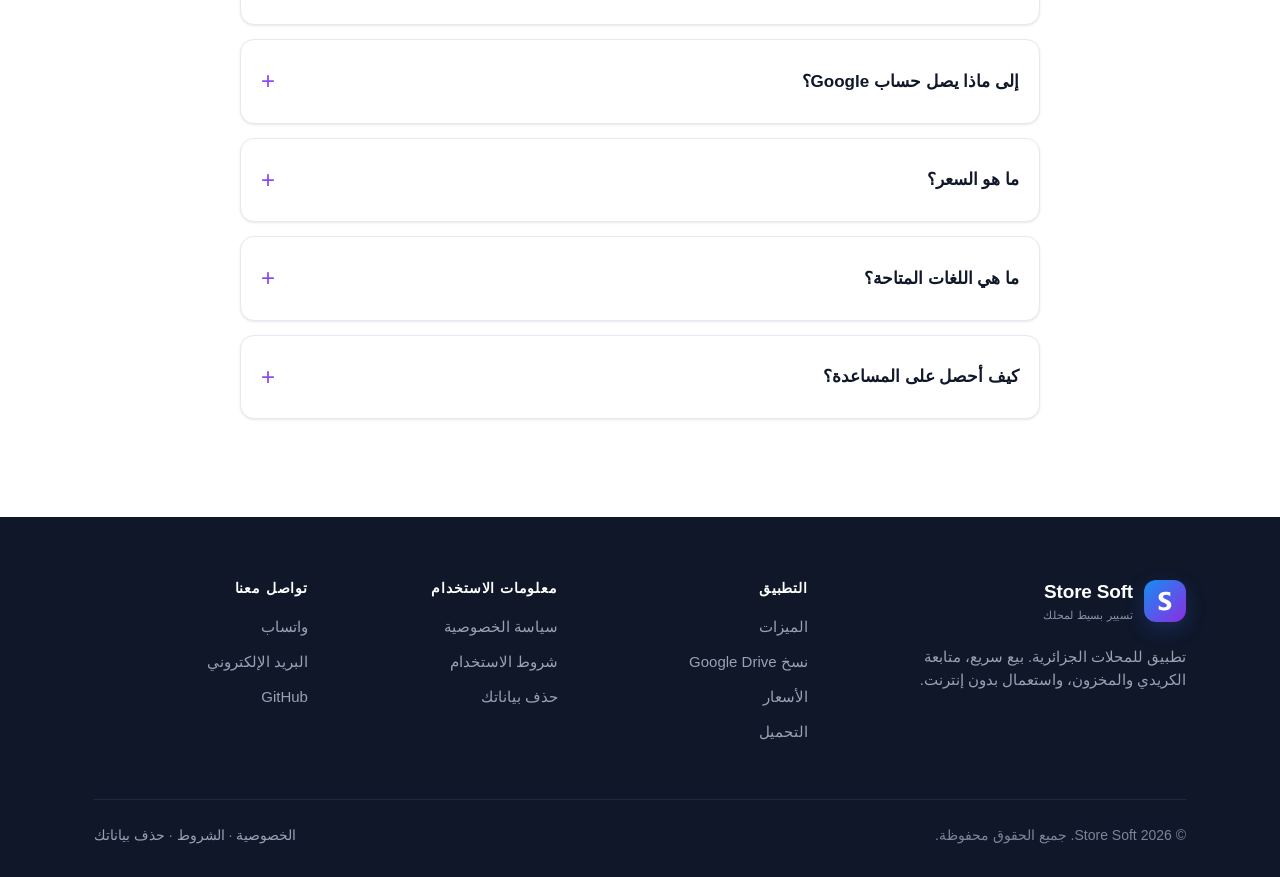
==== commit 3df0e5df: "Update public trial and privacy copy and localize homepage" ====
--- a/index.html
+++ b/index.html
@@ -1,44 +1,45 @@
 <!DOCTYPE html>
-<html lang="en">
+<html lang="ar" dir="rtl">
 <head>
   <meta charset="UTF-8" />
   <meta name="viewport" content="width=device-width, initial-scale=1.0" />
   <meta name="google-site-verification" content="q4sa-fmVwGJOlf542lkuE1kLPuGHTy7R-aptzCyJ97A" />
-  <title>Store Soft — Store Management That Works Without Internet</title>
-  <meta name="description" content="Store Soft helps Algerian shops manage sales, stock, credit, profit and suppliers on Android and Windows. It works without internet and includes a free 7-day trial." />
+  <title>Store Soft — تسيير محلك بدون إنترنت</title>
+  <meta name="description" content="سيّر البيع والمخزون والكريدي والأرباح على Android وWindows. للمحلات الجزائرية، يعمل بدون إنترنت، مع تجربة مجانية لمدة 14 يومًا." />
   <link rel="icon" type="image/png" href="assets/icon.png" />
   <link rel="canonical" href="https://yousoft.site/" />
 
   <!-- Open Graph -->
   <meta property="og:type" content="website" />
-  <meta property="og:title" content="Store Soft — Android + Windows, Works Without Internet" />
-  <meta property="og:description" content="Sales, stock, credit, profit and suppliers for Algerian shops. Free 7-day trial." />
+  <meta property="og:title" content="Store Soft — تسيير محلك بدون إنترنت" />
+  <meta property="og:description" content="سيّر البيع والمخزون والكريدي والأرباح على Android وWindows. للمحلات الجزائرية، يعمل بدون إنترنت، مع تجربة مجانية لمدة 14 يومًا." />
   <meta property="og:image" content="https://yousoft.site/assets/icon.png" />
   <meta property="og:url" content="https://yousoft.site/" />
 
-  <link rel="stylesheet" href="styles.css" />
+  <link rel="stylesheet" href="styles.css?v=20261012-home" />
 </head>
-<body>
+<body class="home-page">
 
   <!-- HEADER -->
   <header class="site-header">
     <div class="container">
       <nav class="nav" id="nav">
-        <a class="brand" href="storesoft/download/" aria-label="Store Soft trial page">
+        <a class="brand" href="storesoft/download/" data-home-brand aria-label="Store Soft — ابدأ التجربة">
           <img class="brand-logo" src="assets/icon.png" width="42" height="42" alt="" />
-          <span class="name">Store Soft<small>Store management for shops</small></span>
+          <span class="name">Store Soft<small><span data-home-copy="brandTag">تسيير بسيط لمحلك</span></small></span>
         </a>
         <div class="nav-links">
-          <a href="#features">Features</a>
-          <a href="#backup">Backup</a>
-          <a href="#pricing">Pricing</a>
-          <a href="#faq">FAQ</a>
+          <a href="#features"><span data-home-copy="features">الميزات</span></a>
+          <a href="#backup"><span data-home-copy="backup">النسخ الاحتياطي</span></a>
+          <a href="#pricing"><span data-home-copy="pricing">الأسعار</span></a>
+          <a href="#faq"><span data-home-copy="faq">أسئلة شائعة</span></a>
         </div>
         <div class="nav-cta">
-          <a class="btn btn-ghost" href="https://wa.me/213654338649" target="_blank" rel="noopener">Talk to us</a>
-          <a class="btn btn-primary" href="storesoft/download/">Start free trial</a>
-        </div>
-        <button class="nav-toggle" id="navToggle" aria-label="Open menu" aria-expanded="false">
+          <button class="btn btn-ghost home-language" id="homeLanguage" type="button" aria-label="Afficher en français" lang="fr" dir="ltr">FR</button>
+          <a class="btn btn-ghost" href="https://wa.me/213654338649" target="_blank" rel="noopener"><span data-home-copy="talk">راسلنا</span></a>
+          <a class="btn btn-primary" href="storesoft/download/"><span data-home-copy="start">ابدأ تجربتك المجانية</span></a>
+        </div>
+        <button class="nav-toggle" id="navToggle" aria-label="فتح القائمة" aria-expanded="false">
           <span></span><span></span><span></span>
         </button>
       </nav>
@@ -49,53 +50,51 @@
   <section class="hero">
     <div class="container hero-grid">
       <div class="hero-text">
-        <span class="eyebrow">🛒 Built for Algerian shops · épiceries &amp; superettes</span>
-        <h1>Run your shop the <span class="grad">simple way</span> — even with no internet.</h1>
+        <span class="eyebrow"><span data-home-copy="eyebrow">🛒 للمحلات الجزائرية · المواد الغذائية والسوبرات</span></span>
+        <h1><span data-home-copy="hero">سيّر محلك <span class="grad">ببساطة</span> حتى بدون إنترنت.</span></h1>
         <p class="lead">
-          Store Soft is a cash register and store manager that works without internet. Sell faster,
-          track who owes you (الكريدي), keep an eye on your stock, and see clear daily
-          reports — on Windows and Android, from one app.
+          <span data-home-copy="intro">Store Soft يساعدك في البيع، متابعة الكريدي والمخزون، ومراجعة أرباحك اليومية. تطبيق واحد للهاتف والكمبيوتر، ويعمل بدون إنترنت.</span>
         </p>
         <div class="hero-actions">
-          <a class="btn btn-primary btn-lg" href="storesoft/download/">⬇ Start on Android</a>
-          <a class="btn btn-ghost btn-lg" href="storesoft/download/">🖥 Start on Windows</a>
+          <a class="btn btn-primary btn-lg" id="homeAndroid" href="storesoft/v1/android/"><span data-home-copy="android">⬇ ابدأ على Android</span></a>
+          <a class="btn btn-ghost btn-lg" id="homeWindows" href="storesoft/download/"><span data-home-copy="windows">🖥 ابدأ على Windows</span></a>
         </div>
         <div class="hero-note">
-          <span><span class="check">✓</span> Works fully offline</span>
-          <span><span class="check">✓</span> Base license: one-time payment</span>
-          <span><span class="check">✓</span> Arabic, French &amp; English</span>
+          <span><span class="check">✓</span> <span data-home-copy="offline">يعمل بدون إنترنت</span></span>
+          <span><span class="check">✓</span> <span data-home-copy="once">الترخيص الأساسي: دفع مرة واحدة</span></span>
+          <span><span class="check">✓</span> <span data-home-copy="languages">العربية، الفرنسية والإنجليزية</span></span>
         </div>
       </div>
 
       <!-- Phone mockup -->
       <div class="mockup">
         <div class="float-badge b1">
-          <span class="ic" style="background:#16a34a">↑</span> Backup saved
+          <span class="ic" style="background:#16a34a">↑</span> <span data-home-copy="saved">تم حفظ النسخة الاحتياطية</span>
         </div>
         <div class="float-badge b2">
-          <span class="ic" style="background:var(--blue)">฿</span> Profit today: +4 200 DA
+          <span class="ic" style="background:var(--blue)">↗</span> <span data-home-copy="todayProfit">ربح اليوم: ‎+4 200 دج</span>
         </div>
         <div class="phone">
           <div class="phone-screen">
             <div class="screen-top">
-              <div class="st-title">New sale</div>
-              <div class="st-sub">Cash · Cashier</div>
+              <div class="st-title"><span data-home-copy="newSale">بيع جديد</span></div>
+              <div class="st-sub"><span data-home-copy="cashier">نقدًا · البائع</span></div>
             </div>
             <div class="screen-body">
               <div class="srow">
-                <span style="display:flex;align-items:center;gap:10px"><span class="dot">🥖</span><b>Bread ×3</b></span>
+                <span style="display:flex;align-items:center;gap:10px"><span class="dot">🥖</span><b><span data-home-copy="bread">خبز ×3</span></b></span>
                 <span class="amt">45 DA</span>
               </div>
               <div class="srow">
-                <span style="display:flex;align-items:center;gap:10px"><span class="dot">🥛</span><b>Milk 1L</b></span>
+                <span style="display:flex;align-items:center;gap:10px"><span class="dot">🥛</span><b><span data-home-copy="milk">حليب 1 لتر</span></b></span>
                 <span class="amt">90 DA</span>
               </div>
               <div class="srow">
-                <span style="display:flex;align-items:center;gap:10px"><span class="dot">🧴</span><b>Oil 2L</b></span>
+                <span style="display:flex;align-items:center;gap:10px"><span class="dot">🧴</span><b><span data-home-copy="oil">زيت 2 لتر</span></b></span>
                 <span class="amt">560 DA</span>
               </div>
               <div class="screen-total">
-                <span>Total</span>
+                <span><span data-home-copy="total">المجموع</span></span>
                 <span class="big">695 DA</span>
               </div>
             </div>
@@ -108,13 +107,13 @@
   <!-- TRUST STRIP -->
   <div class="trust">
     <div class="container trust-inner">
-      <span>Made for <b>épiceries</b></span>
+      <span><span data-home-copy="madeFor">مناسب <b>لمحلات المواد الغذائية</b></span></span>
       <span>·</span>
       <span><b>Windows</b> &amp; <b>Android</b></span>
       <span>·</span>
-      <span><b>Arabic, French &amp; English</b></span>
+      <span><b><span data-home-copy="languages">العربية، الفرنسية والإنجليزية</span></b></span>
       <span>·</span>
-      <span>The base setup works <b>from your device</b></span>
+      <span><span data-home-copy="localSetup">البرنامج الأساسي يعمل <b>على جهازك</b></span></span>
     </div>
   </div>
 
@@ -122,41 +121,41 @@
   <section class="block" id="features">
     <div class="container">
       <div class="section-head">
-        <span class="eyebrow">Everything a small shop needs</span>
-        <h2>Simpler than your notebook. Faster than a calculator.</h2>
-        <p>The features that matter for a corner shop — and nothing you have to learn an accounting degree to use.</p>
+        <span class="eyebrow"><span data-home-copy="needs">ما يحتاجه محلك كل يوم</span></span>
+        <h2><span data-home-copy="notebook">أسهل من الدفتر. أسرع من الآلة الحاسبة.</span></h2>
+        <p><span data-home-copy="featuresIntro">بيع، مخزون، كريدي وتقارير واضحة، بكلمات بسيطة وخطوات سهلة.</span></p>
       </div>
 
       <div class="features">
         <div class="feature">
           <div class="ic">⚡</div>
-          <h3>Fast sales screen</h3>
-          <p>Search or scan a barcode straight into the cart. One tap to add, cash by default. The sales screen is the home screen.</p>
+          <h3><span data-home-copy="fastSales">بيع سريع</span></h3>
+          <p><span data-home-copy="fastSalesText">ابحث عن المنتج أو امسح الباركود وأضفه للسلة. شاشة البيع تفتح مباشرة، والدفع نقدًا هو الاختيار الأول.</span></p>
         </div>
         <div class="feature">
           <div class="ic">🧾</div>
-          <h3>Credit tracking (الكريدي)</h3>
-          <p>Sell on credit to regulars and always know who owes you and how much. Record payments as they come in.</p>
+          <h3><span data-home-copy="credit">متابعة الكريدي</span></h3>
+          <p><span data-home-copy="creditText">اعرف ما على كل زبون وسجّل دفعاته عند التسديد، حتى لا تنسى أي كريدي.</span></p>
         </div>
         <div class="feature">
           <div class="ic">📦</div>
-          <h3>Stock &amp; inventory</h3>
-          <p>Receive stock by cost, get low-stock and expiry alerts, and see true profit per item with FIFO costing.</p>
+          <h3><span data-home-copy="stock">متابعة المخزون</span></h3>
+          <p><span data-home-copy="stockText">سجّل السلع وتكلفتها، تابع الكميات، واستقبل تنبيهات نقص المخزون وقرب انتهاء الصلاحية. راجع ربح كل منتج حسب تكلفة شرائه.</span></p>
         </div>
         <div class="feature">
           <div class="ic">🤝</div>
-          <h3>Supplier debt</h3>
-          <p>Track what you owe your suppliers, log payments, and keep both sides of the ledger in one place.</p>
+          <h3><span data-home-copy="suppliers">حسابات الموردين</span></h3>
+          <p><span data-home-copy="suppliersText">تابع ما عليك للموردين وسجّل الدفعات، مع حساب واضح لكل مورد.</span></p>
         </div>
         <div class="feature">
           <div class="ic">📊</div>
-          <h3>Clear reports</h3>
-          <p>Sales, profit, top products, debt and even Zakat — for today, this week, this month, or any range you pick.</p>
+          <h3><span data-home-copy="reports">تقارير واضحة</span></h3>
+          <p><span data-home-copy="reportsText">راجع المبيعات، الربح، أكثر المنتجات مبيعًا، الديون والزكاة لليوم أو الأسبوع أو الشهر أو الفترة التي تختارها.</span></p>
         </div>
         <div class="feature">
           <div class="ic">💵</div>
-          <h3>Cash drawer close</h3>
-          <p>End your day with a simple drawer-closing that reconciles cash sales — no spreadsheets, no surprises.</p>
+          <h3><span data-home-copy="drawer">غلق الصندوق</span></h3>
+          <p><span data-home-copy="drawerText">في نهاية اليوم، قارن المبلغ الموجود في الصندوق بما سجّله التطبيق، واعرف الفرق إن وُجد.</span></p>
         </div>
       </div>
     </div>
@@ -167,25 +166,25 @@
     <div class="container">
       <div class="split">
         <div class="split-text">
-          <span class="eyebrow">Works without internet</span>
-          <h3>Your shop never stops because the internet did.</h3>
-          <p>In the base one-device setup, Store Soft keeps your shop data in a fast local database on your own device. Selling, stock, debt and reports all work with zero connection — the way a real shop runs.</p>
+          <span class="eyebrow"><span data-home-copy="withoutInternet">يعمل بدون إنترنت</span></span>
+          <h3><span data-home-copy="neverStops">انقطاع الإنترنت لا يوقف البيع.</span></h3>
+          <p><span data-home-copy="localText">في استعمال جهاز واحد، تُحفظ بيانات المحل على جهازك. البيع، المخزون، الكريدي والتقارير تعمل بدون اتصال.</span></p>
           <ul class="ticklist">
-            <li>No account or sign-up needed to start selling</li>
-            <li>Set up a new shop in under 10 minutes</li>
-            <li>Money handled exactly to the centime — no rounding errors</li>
-            <li>Owner + cashier roles, each with their own login</li>
+            <li><span data-home-copy="noAccount">لا تحتاج حسابًا سحابيًا لتبدأ البيع</span></li>
+            <li><span data-home-copy="setup">جهّز محلك في أقل من 10 دقائق</span></li>
+            <li><span data-home-copy="centimes">حساب المبالغ بدقة حتى للسنتيم</span></li>
+            <li><span data-home-copy="roles">حسابات للمالك والبائع مع صلاحيات لكل واحد</span></li>
           </ul>
         </div>
         <div class="split-media">
           <div class="media-card">
-            <div class="mc-head"><span class="ic">📈</span> Today at a glance</div>
+            <div class="mc-head"><span class="ic">📈</span> <span data-home-copy="glance">ملخص اليوم</span></div>
             <div class="mc-body">
-              <div class="kv"><span>Sales</span><b>18 450 DA</b></div>
+              <div class="kv"><span><span data-home-copy="sales">المبيعات</span></span><b>18 450 DA</b></div>
               <div class="bar"><i style="width:82%"></i></div>
-              <div class="kv"><span>Profit</span><b>+4 200 DA</b></div>
+              <div class="kv"><span><span data-home-copy="profit">الربح</span></span><b>+4 200 DA</b></div>
               <div class="bar"><i style="width:55%"></i></div>
-              <div class="kv"><span>Owed to you</span><b>6 300 DA</b></div>
+              <div class="kv"><span><span data-home-copy="owed">ما لك عند الزبائن</span></span><b>6 300 DA</b></div>
               <div class="bar"><i style="width:30%"></i></div>
             </div>
           </div>
@@ -199,27 +198,27 @@
     <div class="container">
       <div class="split reverse">
         <div class="split-text">
-          <span class="eyebrow">🔒 Optional Google Drive backup</span>
-          <h3>Keep a safe copy of your shop in your own Google Drive.</h3>
-          <p>A lost or broken phone shouldn't mean a lost business. With one tap you can sign in with Google and back up your data to a private folder in <strong>your own</strong> Google Drive, then restore it on a new device.</p>
+          <span class="eyebrow"><span data-home-copy="driveEyebrow">🔒 نسخ احتياطي اختياري على Google Drive</span></span>
+          <h3><span data-home-copy="driveTitle">احتفظ بنسخة من بيانات محلك في Google Drive الخاص بك.</span></h3>
+          <p><span data-home-copy="driveText">احمِ بيانات محلك من ضياع أو تعطل الجهاز. اربط حساب Google واحفظ نسخة في مساحة خاصة داخل Google Drive <strong>الخاص بك</strong>، ثم استرجعها عند الحاجة.</span></p>
           <ul class="ticklist">
-            <li>Daily automatic backups, kept on your device by default</li>
-            <li>Optional one-tap cloud backup to <strong>your</strong> Google Drive</li>
-            <li>Restore everything on a new phone or PC in minutes</li>
+            <li><span data-home-copy="dailyBackup">نسخ تلقائية يومية تُحفظ على جهازك افتراضيًا</span></li>
+            <li><span data-home-copy="optionalBackup">نسخة سحابية اختيارية في Google Drive <strong>الخاص بك</strong></span></li>
+            <li><span data-home-copy="restore">استرجع بياناتك على هاتف أو كمبيوتر جديد</span></li>
           </ul>
           <div class="note-box">
             <span class="ic">🛡️</span>
-            <span>Store Soft uses the limited <code>drive.appdata</code> permission. It can only read and write its <strong>own hidden backup folder</strong> — it can never see, open or touch any of your other Google Drive files. Backups live in your account; you can delete them and revoke access anytime. See our <a class="inline" href="privacy.html">Privacy Policy</a>.</span>
+            <span><span data-home-copy="driveNote">للنسخ الاحتياطي، يصل Store Soft فقط إلى <strong>مجلد النسخ الخاص به</strong> في Google Drive، ولا يصل إلى ملفاتك الأخرى. يمكنك حذف النسخ وإلغاء الوصول. التفاصيل في <a class="inline" href="privacy.html">سياسة الخصوصية</a>.</span></span>
           </div>
         </div>
         <div class="split-media">
           <div class="media-card">
-            <div class="mc-head"><span class="ic">☁️</span> Drive backup</div>
+            <div class="mc-head"><span class="ic">☁️</span> <span data-home-copy="driveBackup">نسخ Google Drive</span></div>
             <div class="mc-body">
               <div class="srow"><span>store_backup_2026-06-26.db</span><span class="amt">✓</span></div>
               <div class="srow"><span>store_backup_2026-06-25.db</span><span class="amt">✓</span></div>
               <div class="srow"><span>store_backup_2026-06-24.db</span><span class="amt">✓</span></div>
-              <div class="kv" style="margin-top:6px;color:var(--ink-faint)"><span>Private app folder</span><span>3 backups kept</span></div>
+              <div class="kv" style="margin-top:6px;color:var(--ink-faint)"><span><span data-home-copy="privateFolder">مجلد خاص بالتطبيق</span></span><span><span data-home-copy="threeBackups">3 نسخ محفوظة</span></span></div>
             </div>
           </div>
         </div>
@@ -231,51 +230,51 @@
   <section class="block alt" id="pricing">
     <div class="container">
       <div class="section-head">
-        <span class="eyebrow">Simple, honest pricing</span>
-        <h2>Pay once. It's yours.</h2>
-        <p>The base license is 7,000 DA paid once for the main device. Optional Sync for extra devices is priced separately.</p>
+        <span class="eyebrow"><span data-home-copy="pricingEyebrow">أسعار واضحة</span></span>
+        <h2><span data-home-copy="payOnce">ادفع مرة واحدة لجهازك.</span></h2>
+        <p><span data-home-copy="pricingIntro">الترخيص الأساسي بـ 7,000 دج مرة واحدة لجهاز واحد. المزامنة للأجهزة الإضافية اختيارية ولها سعر منفصل.</span></p>
       </div>
 
       <div class="pricing">
         <div class="price-card">
-          <h3>7-day free trial</h3>
-          <p class="sub">See it working before you pay</p>
+          <h3><span data-home-copy="trial">تجربة مجانية لمدة 14 يومًا</span></h3>
+          <p class="sub"><span data-home-copy="tryBeforePay">جرّبه قبل الدفع</span></p>
           <div class="price">0 DA</div>
           <ul>
-            <li>Full app for 7 days</li>
-            <li>Sales, stock, debt &amp; reports</li>
-            <li>Local backups</li>
-            <li>No card, no account needed</li>
-          </ul>
-          <a class="btn btn-ghost" href="#download">Start free</a>
+            <li><span data-home-copy="fullTrial">جرّب التطبيق لمدة 14 يومًا</span></li>
+            <li><span data-home-copy="trialFeatures">البيع، المخزون، الكريدي والتقارير</span></li>
+            <li><span data-home-copy="localBackups">نسخ احتياطية على جهازك</span></li>
+            <li><span data-home-copy="noCard">بدون بطاقة دفع أو حساب سحابي</span></li>
+          </ul>
+          <a class="btn btn-ghost" href="#download"><span data-home-copy="startFree">ابدأ مجانًا</span></a>
         </div>
 
         <div class="price-card featured">
-          <span class="tag">MOST POPULAR</span>
-          <h3>One-time license</h3>
-          <p class="sub">For a single shop</p>
-          <div class="price">7,000 DA <small>/ one-time for the main device</small></div>
+          <span class="tag"><span data-home-copy="popular">لجهاز واحد</span></span>
+          <h3><span data-home-copy="license">ترخيص دائم</span></h3>
+          <p class="sub"><span data-home-copy="singleShop">لمحل على جهاز واحد</span></p>
+          <div class="price">7,000 DA <small><span data-home-copy="onceDevice">/ مرة واحدة للجهاز الأساسي</span></small></div>
           <ul>
-            <li>Everything in the trial, unlocked</li>
-            <li>Lifetime license for one main device</li>
-            <li>Google Drive cloud backup</li>
-            <li>WhatsApp support</li>
-            <li>Free updates</li>
-          </ul>
-          <a class="btn btn-primary" href="https://wa.me/213654338649?text=Bonjour%2C%20je%20veux%20une%20licence%20Store%20Soft" target="_blank" rel="noopener">Get a license</a>
+            <li><span data-home-copy="unlocked">واصل استعمال ميزات التجربة</span></li>
+            <li><span data-home-copy="lifetime">ترخيص دائم لجهاز أساسي واحد</span></li>
+            <li><span data-home-copy="cloudBackup">نسخ احتياطي على Google Drive</span></li>
+            <li><span data-home-copy="whatsappSupport">مساعدة عبر واتساب</span></li>
+            <li><span data-home-copy="updates">تحديثات مجانية</span></li>
+          </ul>
+          <a class="btn btn-primary" href="https://wa.me/213654338649?text=Bonjour%2C%20je%20veux%20une%20licence%20Store%20Soft" target="_blank" rel="noopener"><span data-home-copy="getLicense">فعّل الترخيص</span></a>
         </div>
 
         <div class="price-card">
-          <h3>Optional Sync</h3>
-          <p class="sub">For additional devices only</p>
-          <div class="price">3,000 DA <small>/ year per extra device</small></div>
+          <h3><span data-home-copy="optionalSync">المزامنة — اختيارية</span></h3>
+          <p class="sub"><span data-home-copy="extraDevices">للأجهزة الإضافية</span></p>
+          <div class="price">3,000 DA <small><span data-home-copy="yearDevice">/ سنويًا لكل جهاز إضافي</span></small></div>
           <ul>
-            <li>Connect the same shop across devices</li>
-            <li>Optional for multi-device shops</li>
-            <li>Not required on one device</li>
-            <li>Offline selling continues without internet</li>
-          </ul>
-          <a class="btn btn-ghost" href="storesoft/download/">Start free trial</a>
+            <li><span data-home-copy="connectShop">اربط أجهزة نفس المحل</span></li>
+            <li><span data-home-copy="multiDevice">اختيارية للمحل الذي يستعمل عدة أجهزة</span></li>
+            <li><span data-home-copy="oneDevice">غير مطلوبة لاستعمال جهاز واحد</span></li>
+            <li><span data-home-copy="offlineContinues">البيع يستمر بدون إنترنت</span></li>
+          </ul>
+          <a class="btn btn-ghost" href="storesoft/download/"><span data-home-copy="start">ابدأ تجربتك المجانية</span></a>
         </div>
       </div>
     </div>
@@ -285,10 +284,10 @@
   <section class="cta-band" id="download">
     <div class="container">
       <div class="cta-inner">
-        <h2>Try Store Soft free for 7 days</h2>
-        <p>Available for Android phones and tablets and Windows PCs. Both download links appear immediately after you submit your details.</p>
+        <h2><span data-home-copy="tryTitle">جرّب Store Soft مجانًا لمدة 14 يومًا</span></h2>
+        <p><span data-home-copy="downloadText">متاح لهواتف وأجهزة Android اللوحية وكمبيوتر Windows. اختر Android لفتح صفحة التثبيت، أو Windows لفتح صفحة التحميل.</span></p>
         <div class="actions">
-          <a class="btn btn-ghost btn-lg" href="storesoft/download/">Start my free trial</a>
+          <a class="btn btn-ghost btn-lg" href="storesoft/download/"><span data-home-copy="myTrial">ابدأ تجربتي المجانية</span></a>
         </div>
       </div>
     </div>
@@ -298,35 +297,35 @@
   <section class="block" id="faq">
     <div class="container">
       <div class="section-head">
-        <span class="eyebrow">Good to know</span>
-        <h2>Frequently asked questions</h2>
-        <p>Still have a question? Reach us on WhatsApp or by email — we answer like humans, not tickets.</p>
+        <span class="eyebrow"><span data-home-copy="know">قبل أن تبدأ</span></span>
+        <h2><span data-home-copy="faqTitle">أسئلة شائعة</span></h2>
+        <p><span data-home-copy="faqIntro">تحتاج توضيحًا؟ راسلنا على واتساب أو البريد الإلكتروني ونساعدك.</span></p>
       </div>
 
       <div class="faq">
         <details open>
-          <summary>Do I need the internet to use Store Soft?</summary>
-          <p>No. Selling, stock, debt and reports work without a connection. Internet is only needed for optional services such as Sync, Google Drive backup, or downloading an update.</p>
-        </details>
-        <details>
-          <summary>Is my shop data sent to any server?</summary>
-          <p>The base product keeps business data on your device. If you optionally enable multi-device Sync, the business data needed for synchronization is sent to our secured Supabase backend. Optional Google Drive backups go to your own private Drive app folder.</p>
-        </details>
-        <details>
-          <summary>What does the Google sign-in access?</summary>
-          <p>Only a hidden app folder in your own Google Drive, using the limited <code>drive.appdata</code> permission. Store Soft cannot see or open any of your other Drive files, photos or documents. You can revoke access and delete the backups at any time from your Google account.</p>
-        </details>
-        <details>
-          <summary>How much does it cost?</summary>
-          <p>The 7-day trial is free. The base license is 7,000 DA paid once for the main device. Optional Sync costs 3,000 DA per year for each additional device.</p>
-        </details>
-        <details>
-          <summary>Which languages are supported?</summary>
-          <p>Arabic (with full right-to-left layout), French and English. You can switch language in the settings.</p>
-        </details>
-        <details>
-          <summary>How do I get support?</summary>
-          <p>Message us on <a class="inline" href="https://wa.me/213654338649" target="_blank" rel="noopener">WhatsApp (+213 654 33 86 49)</a> or email <a class="inline" href="mailto:younes.mimene@gmail.com">younes.mimene@gmail.com</a>. We help with setup, importing your products, and any question you have.</p>
+          <summary><span data-home-copy="internetQ">هل أحتاج الإنترنت لاستعمال Store Soft؟</span></summary>
+          <p><span data-home-copy="internetA">البيع، المخزون، الكريدي والتقارير تعمل بدون إنترنت. تحتاج الاتصال للتحميل، تفعيل رمز ترخيص جديد، أو خدمات مثل المزامنة ونسخ Google Drive.</span></p>
+        </details>
+        <details>
+          <summary><span data-home-copy="dataQ">هل تُرسل بيانات محلي إلى خادم؟</span></summary>
+          <p><span data-home-copy="dataA">تُحفظ سجلات البيع والمخزون على جهازك. المزامنة ترسل نسخة إلى خادمنا، ونسخ Google Drive تُحفظ في حسابك. تُرسل أيضًا معلومات اتصال المحل وبيانات استعمال محدودة للمتابعة والمساعدة، حتى بدون المزامنة. التفاصيل في <a class="inline" href="privacy.html">سياسة الخصوصية</a>.</span></p>
+        </details>
+        <details>
+          <summary><span data-home-copy="googleQ">إلى ماذا يصل حساب Google؟</span></summary>
+          <p><span data-home-copy="googleA">تسجيل الدخول بحساب Google للتطبيق منفصل عن ربط Google Drive للنسخ الاحتياطي. عند ربط النسخ، يصل التطبيق فقط إلى مجلده الخاص ولا يصل إلى ملفاتك الأخرى.</span></p>
+        </details>
+        <details>
+          <summary><span data-home-copy="costQ">ما هو السعر؟</span></summary>
+          <p><span data-home-copy="costA">التجربة مجانية لمدة 14 يومًا. الترخيص الأساسي بـ 7,000 دج مرة واحدة للجهاز الأساسي. المزامنة اختيارية بـ 3,000 دج سنويًا لكل جهاز إضافي.</span></p>
+        </details>
+        <details>
+          <summary><span data-home-copy="languagesQ">ما هي اللغات المتاحة؟</span></summary>
+          <p><span data-home-copy="languagesA">العربية، الفرنسية والإنجليزية. يمكنك تغيير اللغة من الإعدادات.</span></p>
+        </details>
+        <details>
+          <summary><span data-home-copy="supportQ">كيف أحصل على المساعدة؟</span></summary>
+          <p><span data-home-copy="supportA">راسلنا على <a class="inline" href="https://wa.me/213654338649" target="_blank" rel="noopener">واتساب <bdi>+213 654 33 86 49</bdi></a> أو <a class="inline" href="mailto:younes.mimene@gmail.com">البريد الإلكتروني</a>. نساعدك في التثبيت وإدخال المنتجات واستعمال التطبيق.</span></p>
         </details>
       </div>
     </div>
@@ -339,54 +338,41 @@
         <div>
           <a class="brand" href="storesoft/download/">
             <img class="brand-logo" src="assets/icon.png" width="42" height="42" alt="" />
-            <span class="name">Store Soft<small>Store management for shops</small></span>
+            <span class="name">Store Soft<small><span data-home-copy="brandTag">تسيير بسيط لمحلك</span></small></span>
           </a>
-          <p class="about">Store management built for Algerian shops. Sell faster, track credit, know your stock, and keep working without internet.</p>
+          <p class="about"><span data-home-copy="about">تطبيق للمحلات الجزائرية. بيع سريع، متابعة الكريدي والمخزون، واستعمال بدون إنترنت.</span></p>
         </div>
         <div class="footer-col">
-          <h4>Product</h4>
-          <a href="#features">Features</a>
-          <a href="#backup">Drive backup</a>
-          <a href="#pricing">Pricing</a>
-          <a href="#download">Download</a>
+          <h4><span data-home-copy="product">التطبيق</span></h4>
+          <a href="#features"><span data-home-copy="features">الميزات</span></a>
+          <a href="#backup"><span data-home-copy="driveBackup">نسخ Google Drive</span></a>
+          <a href="#pricing"><span data-home-copy="pricing">الأسعار</span></a>
+          <a href="#download"><span data-home-copy="download">التحميل</span></a>
         </div>
         <div class="footer-col">
-          <h4>Legal</h4>
-          <a href="privacy.html">Privacy Policy</a>
-          <a href="terms.html">Terms of Service</a>
-          <a href="delete-account.html">Delete your data</a>
+          <h4><span data-home-copy="legal">معلومات الاستخدام</span></h4>
+          <a href="privacy.html"><span data-home-copy="privacy">سياسة الخصوصية</span></a>
+          <a href="terms.html"><span data-home-copy="terms">شروط الاستخدام</span></a>
+          <a href="delete-account.html"><span data-home-copy="delete">حذف بياناتك</span></a>
         </div>
         <div class="footer-col">
-          <h4>Contact</h4>
-          <a href="https://wa.me/213654338649" target="_blank" rel="noopener">WhatsApp</a>
-          <a href="mailto:younes.mimene@gmail.com">Email support</a>
+          <h4><span data-home-copy="contact">تواصل معنا</span></h4>
+          <a href="https://wa.me/213654338649" target="_blank" rel="noopener"><span data-home-copy="whatsapp">واتساب</span></a>
+          <a href="mailto:younes.mimene@gmail.com"><span data-home-copy="email">البريد الإلكتروني</span></a>
           <a href="https://github.com/dzstoredzd/dz-store-management" target="_blank" rel="noopener">GitHub</a>
         </div>
       </div>
       <div class="footer-bottom">
-        <span>© <span id="year">2026</span> Store Soft. All rights reserved.</span>
+        <span>© <span id="year">2026</span> <span data-home-copy="rights">Store Soft. جميع الحقوق محفوظة.</span></span>
         <span>
-          <a href="privacy.html">Privacy</a> ·
-          <a href="terms.html">Terms</a> ·
-          <a href="delete-account.html">Delete your data</a>
+          <a href="privacy.html"><span data-home-copy="privacyShort">الخصوصية</span></a> ·
+          <a href="terms.html"><span data-home-copy="termsShort">الشروط</span></a> ·
+          <a href="delete-account.html"><span data-home-copy="delete">حذف بياناتك</span></a>
         </span>
       </div>
     </div>
   </footer>
 
-  <script>
-    // Mobile menu
-    var nav = document.getElementById('nav');
-    var toggle = document.getElementById('navToggle');
-    toggle.addEventListener('click', function () {
-      var open = nav.classList.toggle('open');
-      toggle.setAttribute('aria-expanded', open ? 'true' : 'false');
-    });
-    nav.querySelectorAll('.nav-links a').forEach(function (a) {
-      a.addEventListener('click', function () { nav.classList.remove('open'); });
-    });
-    // Current year
-    document.getElementById('year').textContent = new Date().getFullYear();
-  </script>
+  <script src="home.js?v=20261012-home" defer></script>
 </body>
 </html>
--- a/styles.css
+++ b/styles.css
@@ -347,6 +347,7 @@
 .doc h2 { font-size: 22px; letter-spacing: -.01em; margin: 38px 0 12px; }
 .doc h3 { font-size: 18px; margin: 24px 0 8px; }
 .doc p, .doc li { font-size: 16px; color: var(--ink-soft); }
+.doc code { overflow-wrap: anywhere; }
 .doc ul { padding-left: 22px; display: grid; gap: 8px; }
 .doc a.inline { color: #5b46dc; font-weight: 500; text-decoration: underline; }
 .doc .callout {
@@ -389,4 +390,34 @@
   .toc ol { columns: 1; }
   .footer-grid { grid-template-columns: 1fr; }
   .container { padding-inline: 18px; }
-}
+  body:not(.home-page) .site-header .brand .name small { display: none; }
+  body:not(.home-page) .site-header .brand .name { font-size: 17px; }
+  body:not(.home-page) .site-header .brand .mark { flex-shrink: 0; }
+  body:not(.home-page) .site-header .nav-cta .btn { min-height: 48px; padding-inline: 12px; font-size: 14px; }
+  body:not(.home-page) .site-header .nav-toggle { min-width: 48px; min-height: 48px; }
+}
+
+/* Homepage language controls and RTL copy. Legal pages retain their layout. */
+.home-page .home-language { display: inline-flex; min-width: 48px; min-height: 48px; justify-content: center; }
+.home-page .nav-toggle { min-width: 48px; min-height: 48px; }
+.home-page .btn { min-height: 48px; }
+.home-page .hero h1, .home-page .section-head h2 { line-height: 1.3; }
+.home-page .price, .home-page .amt, .home-page .big { unicode-bidi: isolate; }
+.home-page .cta-inner::after { pointer-events: none; }
+.home-page [data-home-copy] { overflow-wrap: anywhere; }
+@media (min-width: 721px) and (max-width: 1200px) {
+  .home-page .nav-links { gap: 16px; }
+  .home-page .nav-cta > .btn-ghost:not(.home-language) { display: none; }
+}
+@media (max-width: 720px) {
+  .home-page .nav-cta > .btn-primary { display: none; }
+  .home-page .nav-cta { margin-inline-start: auto; margin-inline-end: 8px; }
+  .home-page .hero-actions .btn { white-space: normal; text-align: center; justify-content: center; }
+  .home-page .float-badge.b1 { left: 0; }
+  .home-page .float-badge.b2 { right: 0; }
+  .home-page .phone { max-width: 100%; }
+  .home-page .price-card { padding: 24px; }
+  .home-page .price-card .btn, .home-page .cta-inner .btn { white-space: normal; text-align: center; }
+  .home-page .srow { gap: 8px; }
+  .home-page .srow .amt { flex-shrink: 0; }
+}
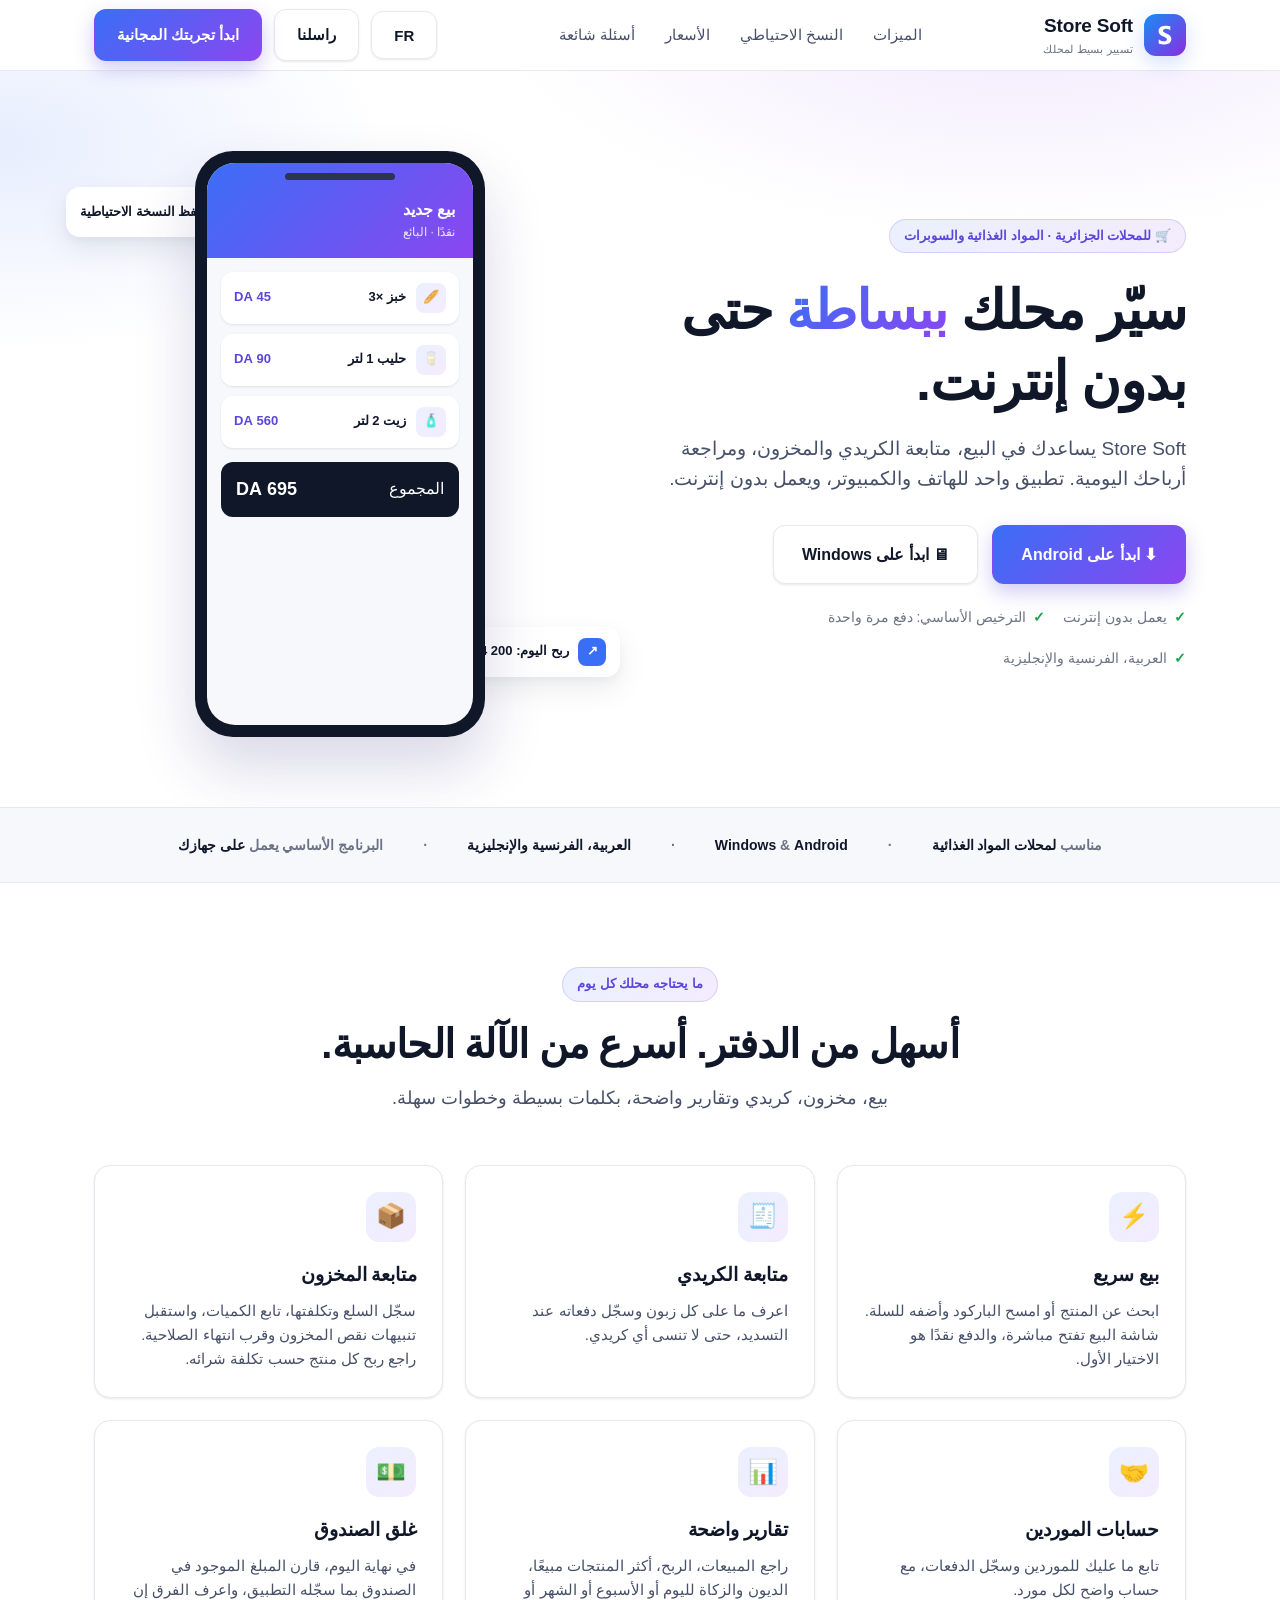
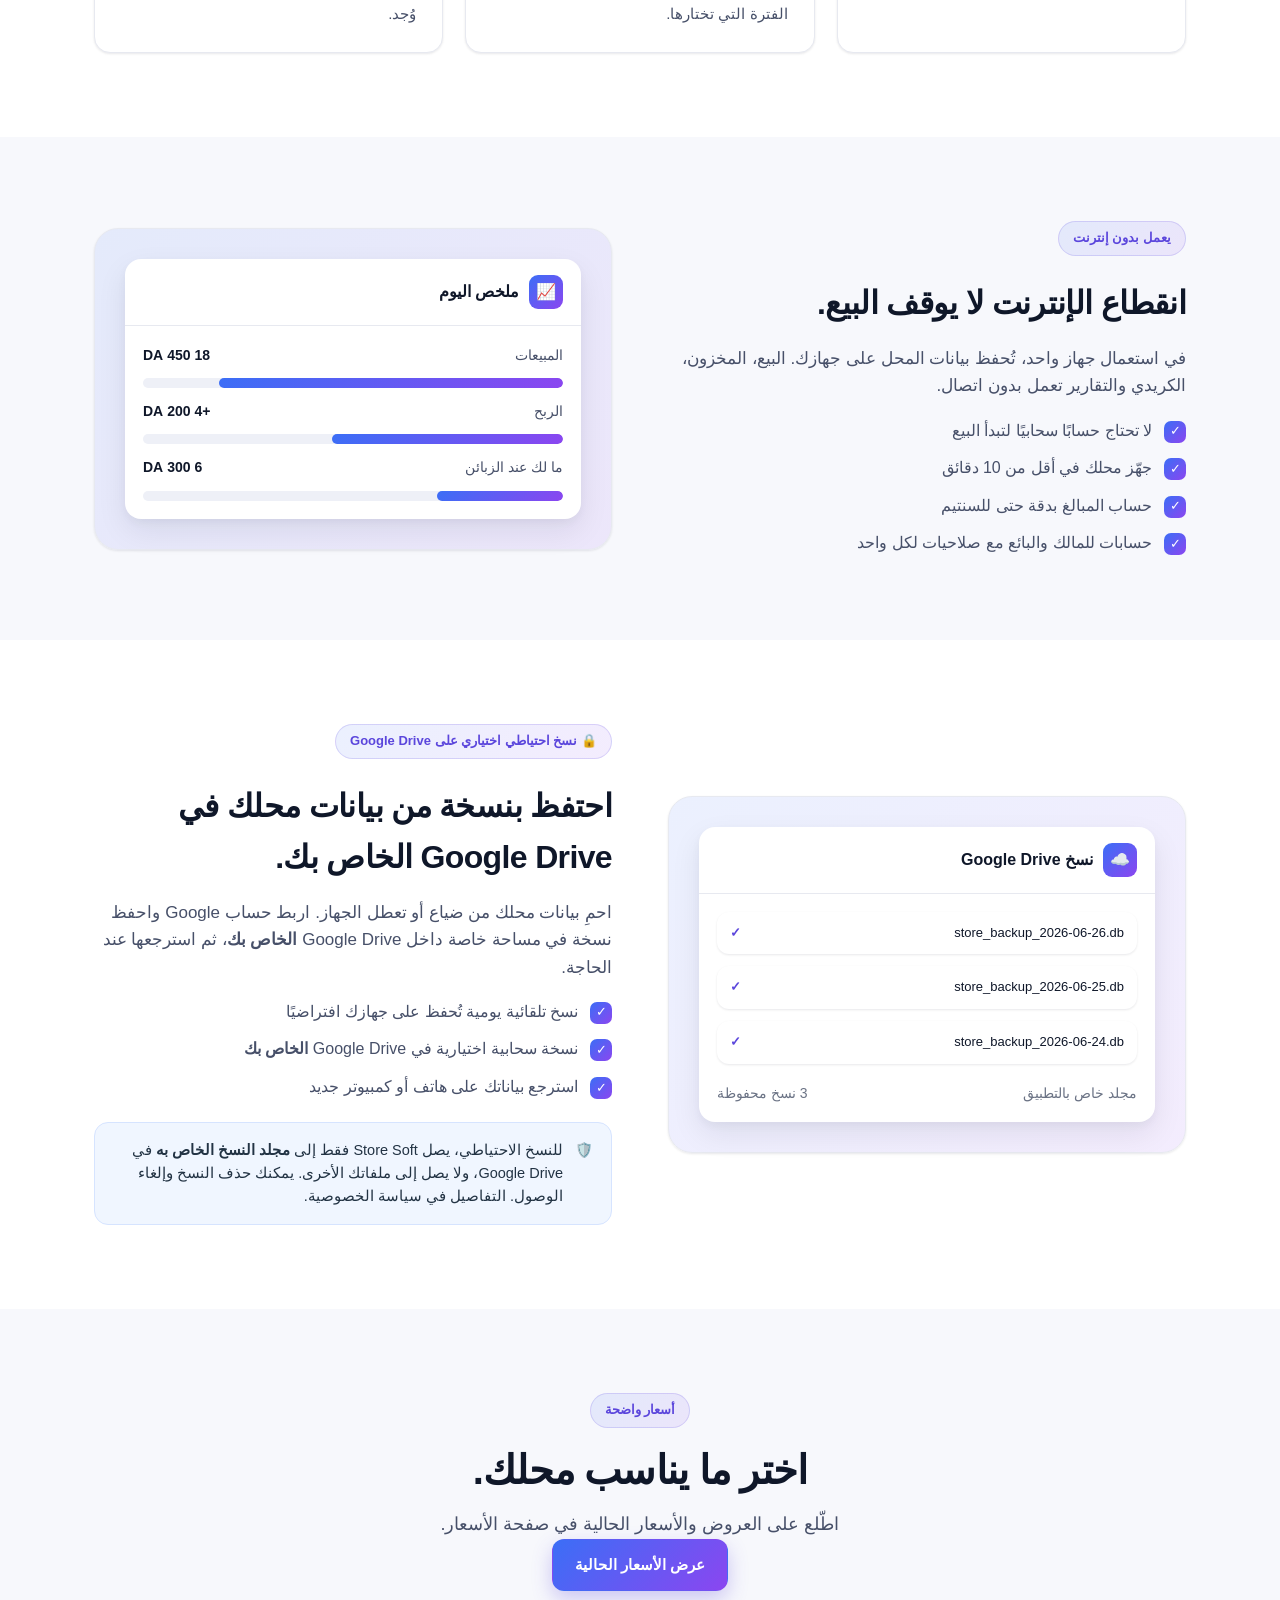
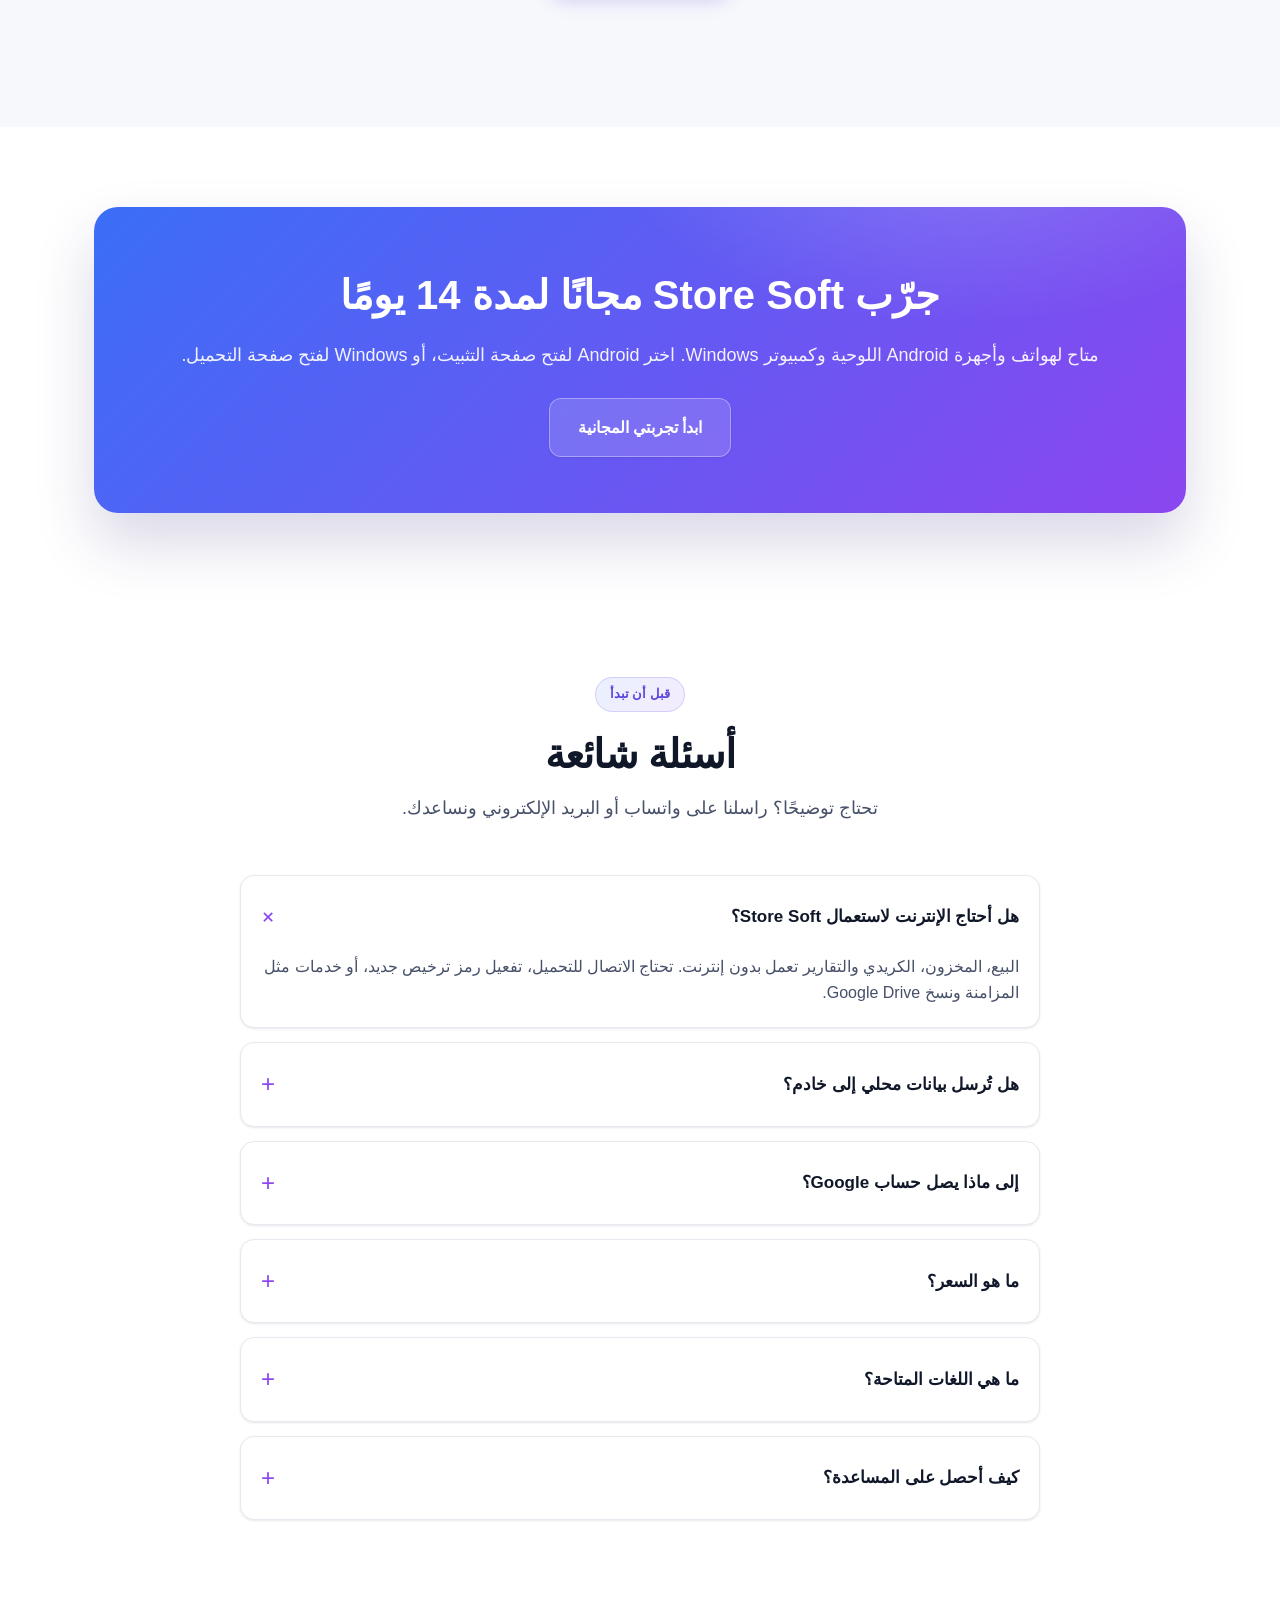
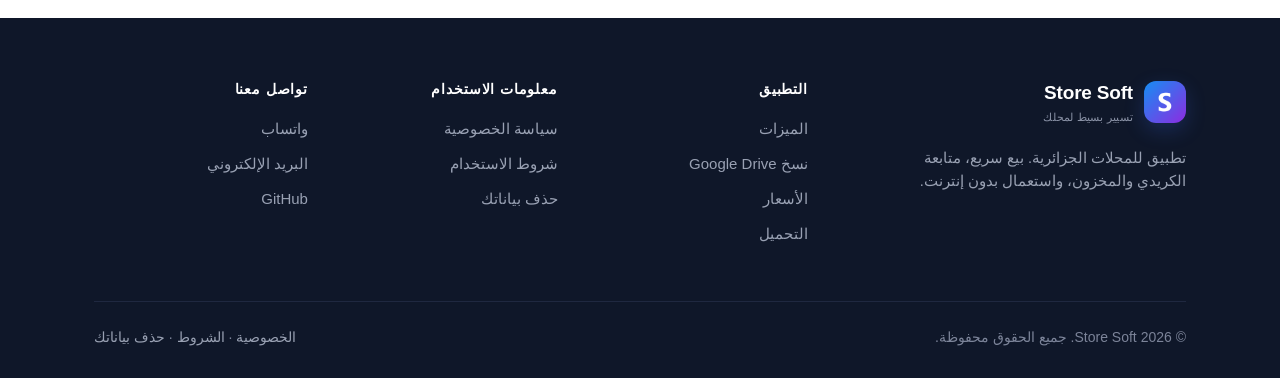
==== commit 83c3d865: "Add live public pricing managed through Billing" ====
--- a/index.html
+++ b/index.html
@@ -227,58 +227,12 @@
   </section>
 
   <!-- PRICING -->
-  <section class="block alt" id="pricing">
-    <div class="container">
-      <div class="section-head">
-        <span class="eyebrow"><span data-home-copy="pricingEyebrow">أسعار واضحة</span></span>
-        <h2><span data-home-copy="payOnce">ادفع مرة واحدة لجهازك.</span></h2>
-        <p><span data-home-copy="pricingIntro">الترخيص الأساسي بـ 7,000 دج مرة واحدة لجهاز واحد. المزامنة للأجهزة الإضافية اختيارية ولها سعر منفصل.</span></p>
-      </div>
-
-      <div class="pricing">
-        <div class="price-card">
-          <h3><span data-home-copy="trial">تجربة مجانية لمدة 14 يومًا</span></h3>
-          <p class="sub"><span data-home-copy="tryBeforePay">جرّبه قبل الدفع</span></p>
-          <div class="price">0 DA</div>
-          <ul>
-            <li><span data-home-copy="fullTrial">جرّب التطبيق لمدة 14 يومًا</span></li>
-            <li><span data-home-copy="trialFeatures">البيع، المخزون، الكريدي والتقارير</span></li>
-            <li><span data-home-copy="localBackups">نسخ احتياطية على جهازك</span></li>
-            <li><span data-home-copy="noCard">بدون بطاقة دفع أو حساب سحابي</span></li>
-          </ul>
-          <a class="btn btn-ghost" href="#download"><span data-home-copy="startFree">ابدأ مجانًا</span></a>
-        </div>
-
-        <div class="price-card featured">
-          <span class="tag"><span data-home-copy="popular">لجهاز واحد</span></span>
-          <h3><span data-home-copy="license">ترخيص دائم</span></h3>
-          <p class="sub"><span data-home-copy="singleShop">لمحل على جهاز واحد</span></p>
-          <div class="price">7,000 DA <small><span data-home-copy="onceDevice">/ مرة واحدة للجهاز الأساسي</span></small></div>
-          <ul>
-            <li><span data-home-copy="unlocked">واصل استعمال ميزات التجربة</span></li>
-            <li><span data-home-copy="lifetime">ترخيص دائم لجهاز أساسي واحد</span></li>
-            <li><span data-home-copy="cloudBackup">نسخ احتياطي على Google Drive</span></li>
-            <li><span data-home-copy="whatsappSupport">مساعدة عبر واتساب</span></li>
-            <li><span data-home-copy="updates">تحديثات مجانية</span></li>
-          </ul>
-          <a class="btn btn-primary" href="https://wa.me/213654338649?text=Bonjour%2C%20je%20veux%20une%20licence%20Store%20Soft" target="_blank" rel="noopener"><span data-home-copy="getLicense">فعّل الترخيص</span></a>
-        </div>
-
-        <div class="price-card">
-          <h3><span data-home-copy="optionalSync">المزامنة — اختيارية</span></h3>
-          <p class="sub"><span data-home-copy="extraDevices">للأجهزة الإضافية</span></p>
-          <div class="price">3,000 DA <small><span data-home-copy="yearDevice">/ سنويًا لكل جهاز إضافي</span></small></div>
-          <ul>
-            <li><span data-home-copy="connectShop">اربط أجهزة نفس المحل</span></li>
-            <li><span data-home-copy="multiDevice">اختيارية للمحل الذي يستعمل عدة أجهزة</span></li>
-            <li><span data-home-copy="oneDevice">غير مطلوبة لاستعمال جهاز واحد</span></li>
-            <li><span data-home-copy="offlineContinues">البيع يستمر بدون إنترنت</span></li>
-          </ul>
-          <a class="btn btn-ghost" href="storesoft/download/"><span data-home-copy="start">ابدأ تجربتك المجانية</span></a>
-        </div>
-      </div>
-    </div>
-  </section>
+  <section class="block alt" id="pricing"><div class="container"><div class="section-head">
+    <span class="eyebrow" data-home-copy="pricingEyebrow">الأسعار والعروض</span>
+    <h2 data-home-copy="payOnce">اختر ما يناسب محلك.</h2>
+    <p data-home-copy="pricingIntro">اطّلع على العروض والأسعار الحالية في صفحة الأسعار.</p>
+    <a class="btn btn-primary" data-pricing-link href="/pricing/?lang=ar"><span data-home-copy="viewPricing">عرض الأسعار الحالية</span></a>
+  </div></div></section>
 
   <!-- DOWNLOAD / CTA -->
   <section class="cta-band" id="download">
@@ -317,7 +271,7 @@
         </details>
         <details>
           <summary><span data-home-copy="costQ">ما هو السعر؟</span></summary>
-          <p><span data-home-copy="costA">التجربة مجانية لمدة 14 يومًا. الترخيص الأساسي بـ 7,000 دج مرة واحدة للجهاز الأساسي. المزامنة اختيارية بـ 3,000 دج سنويًا لكل جهاز إضافي.</span></p>
+          <p><span data-home-copy="costA">الأسعار وتفاصيل العروض متاحة في صفحة الأسعار الحالية.</span></p>
         </details>
         <details>
           <summary><span data-home-copy="languagesQ">ما هي اللغات المتاحة؟</span></summary>
@@ -373,6 +327,6 @@
     </div>
   </footer>
 
-  <script src="home.js?v=20261012-home" defer></script>
+  <script src="home.js?v=20261019-pricing" defer></script>
 </body>
 </html>
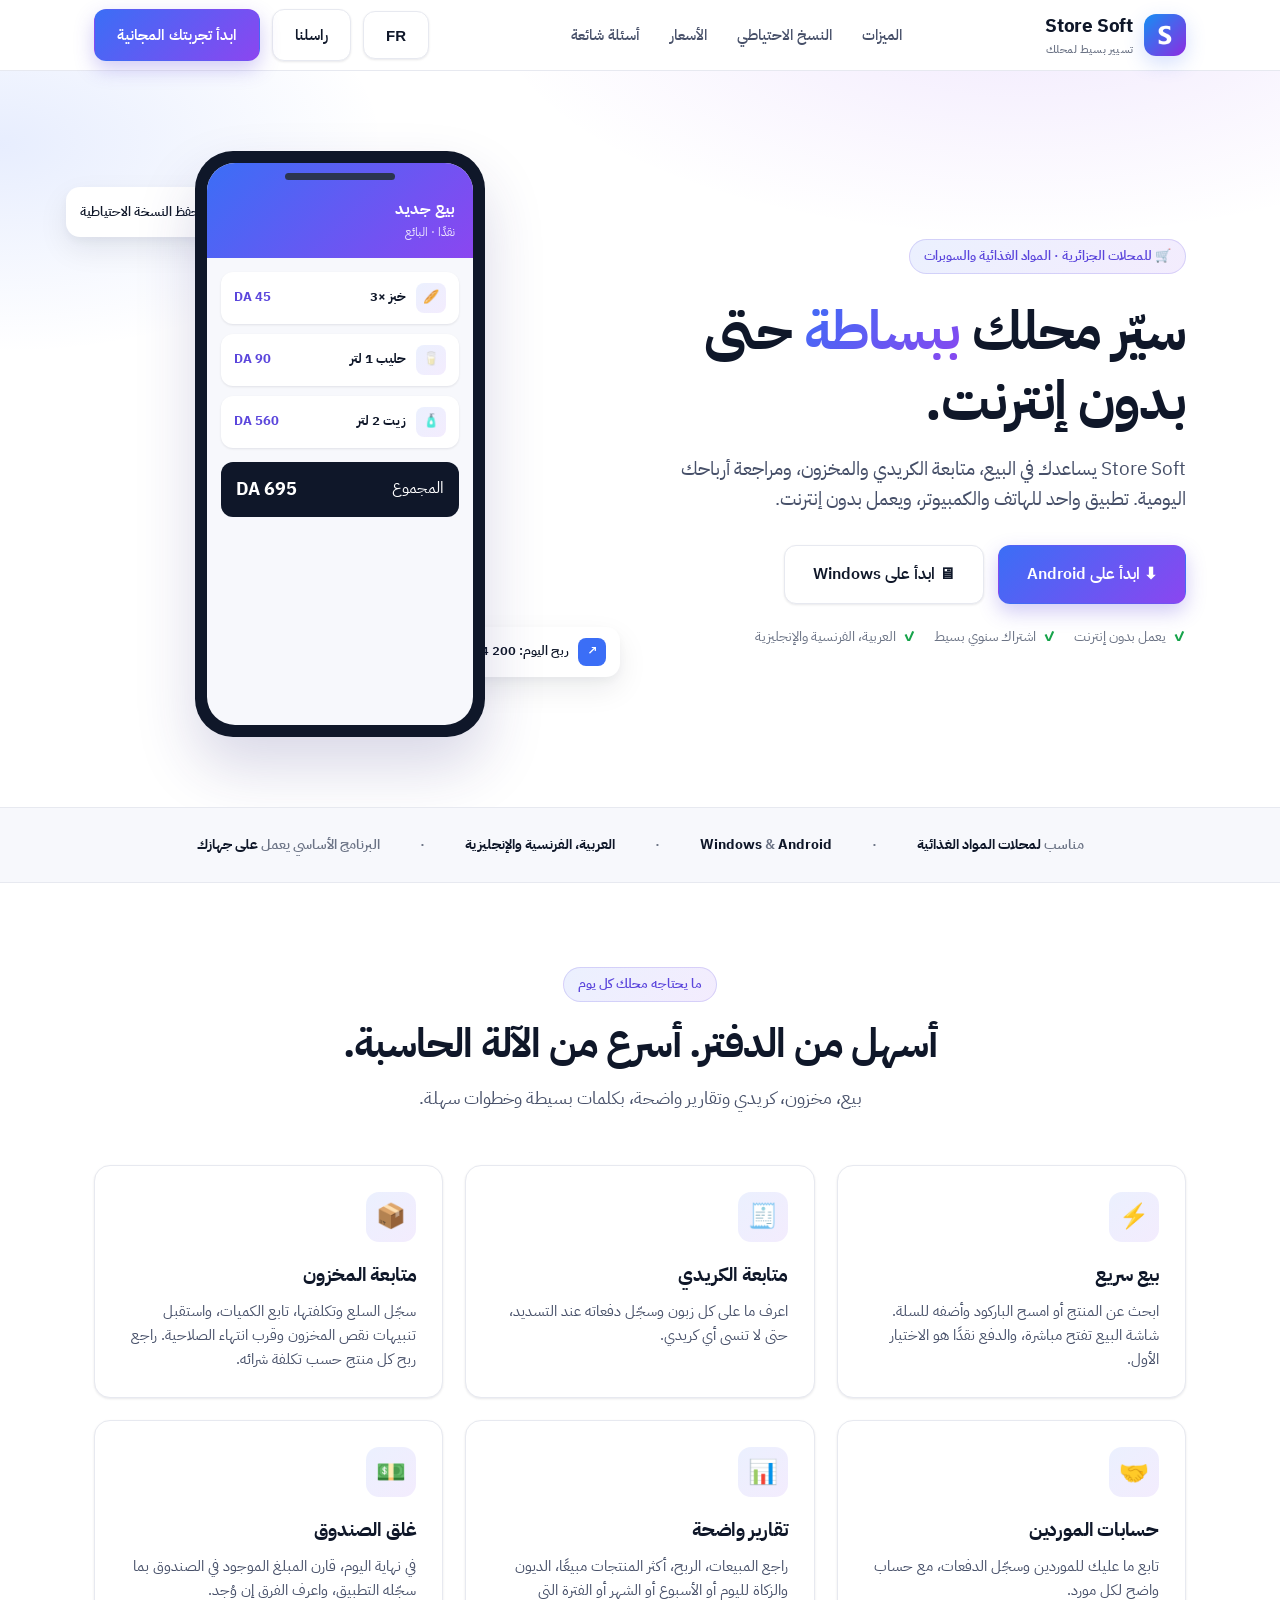
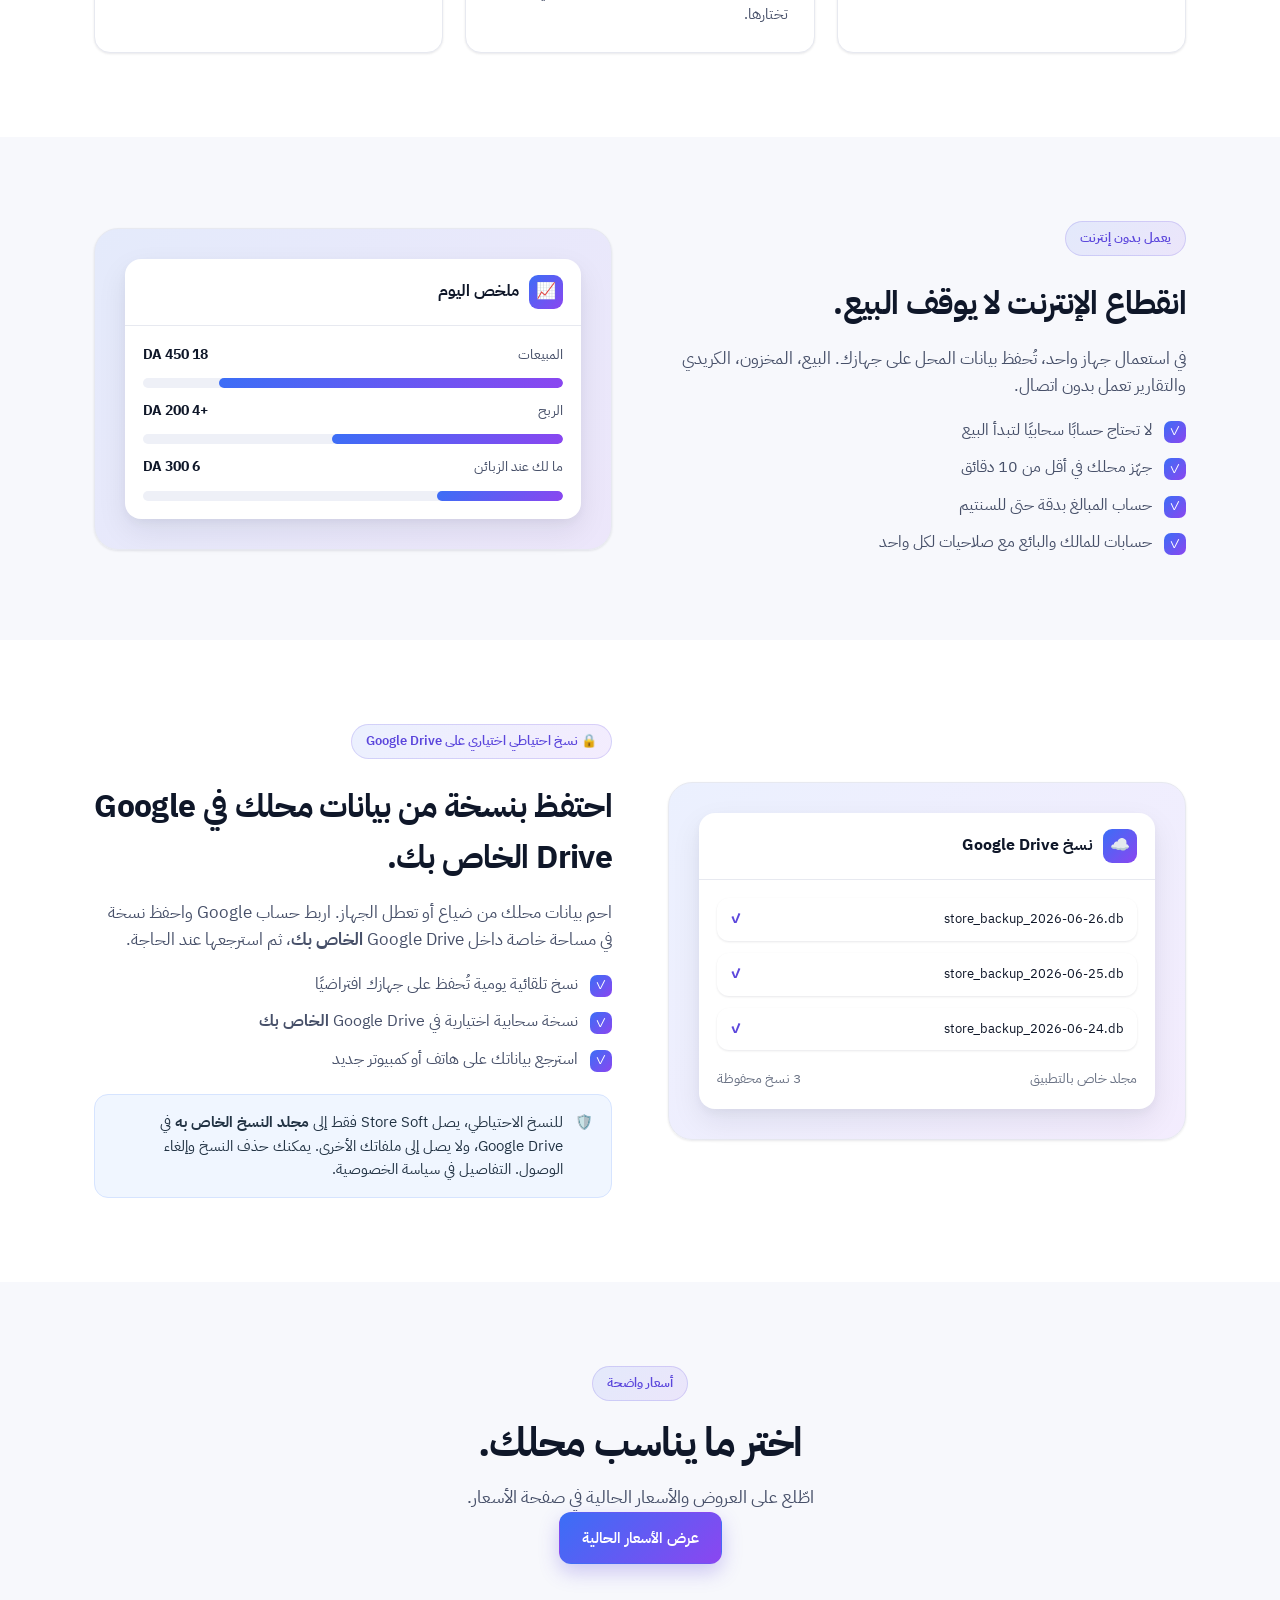
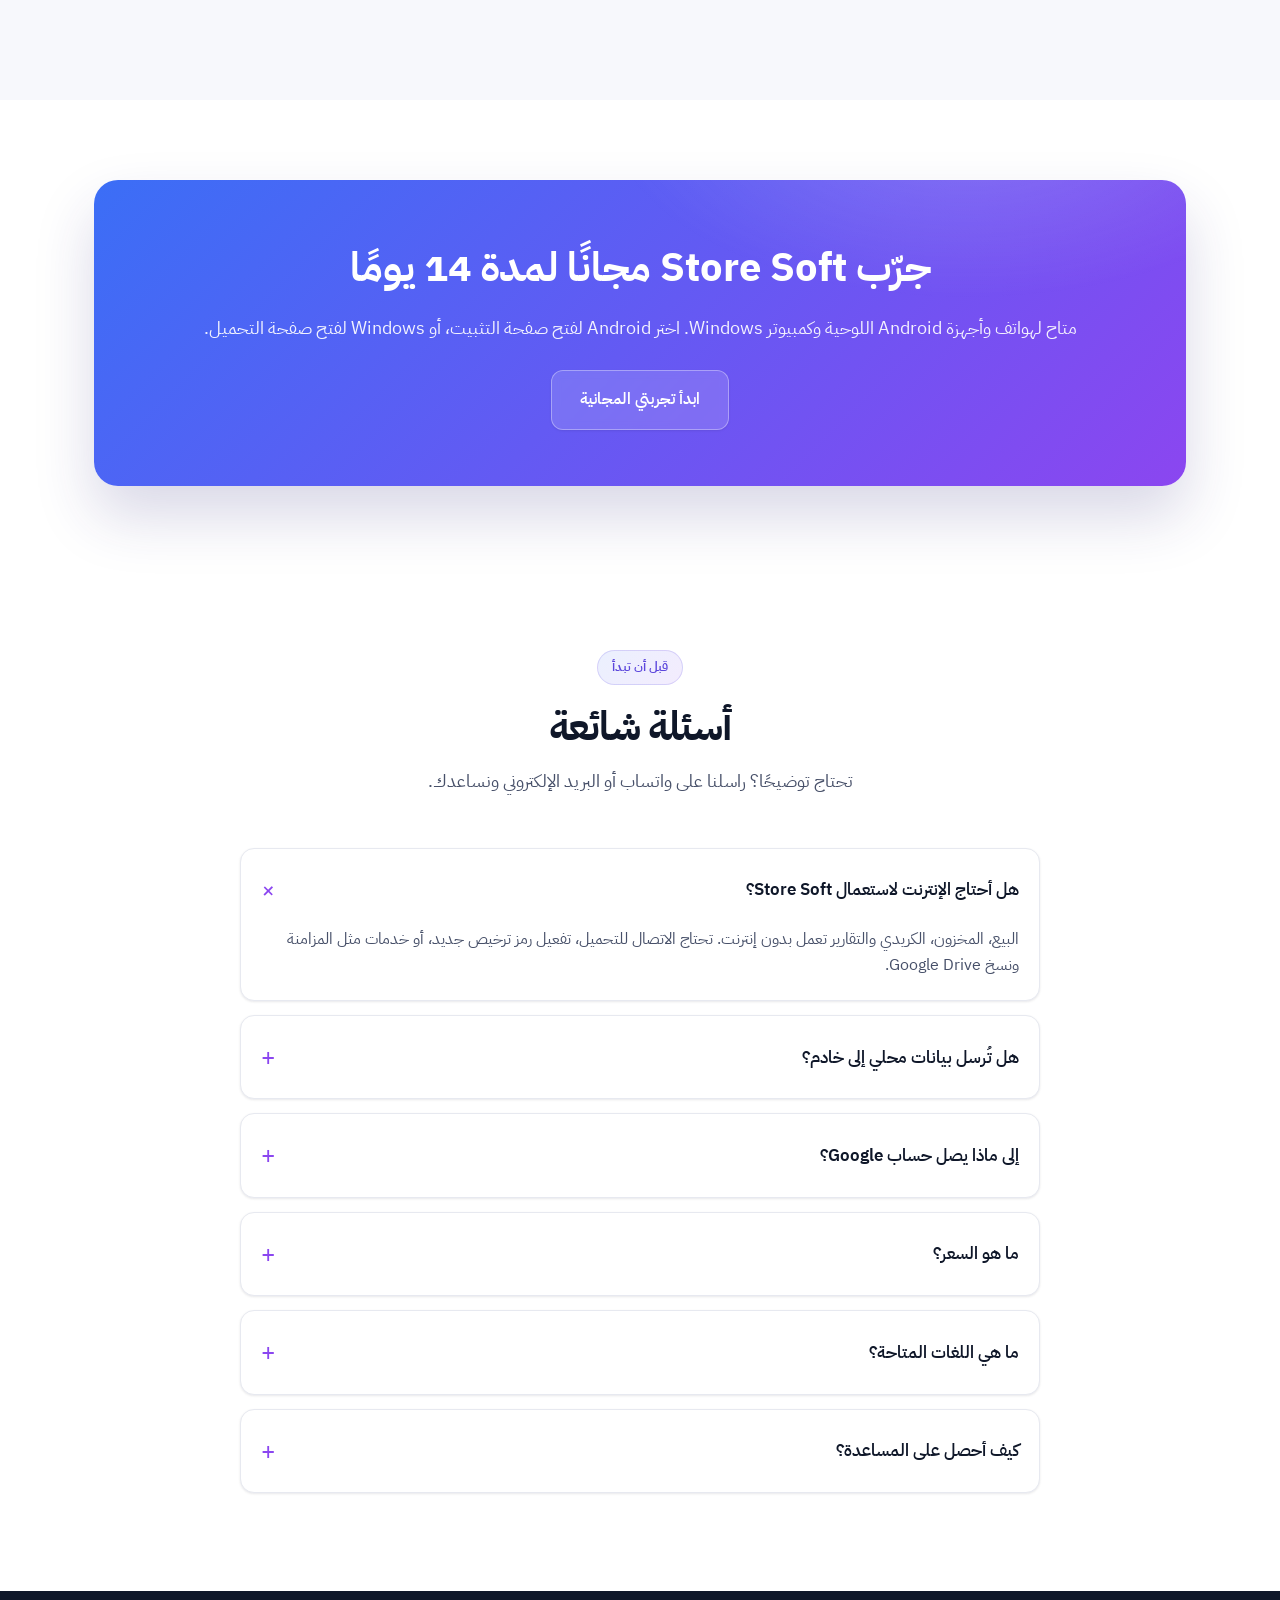
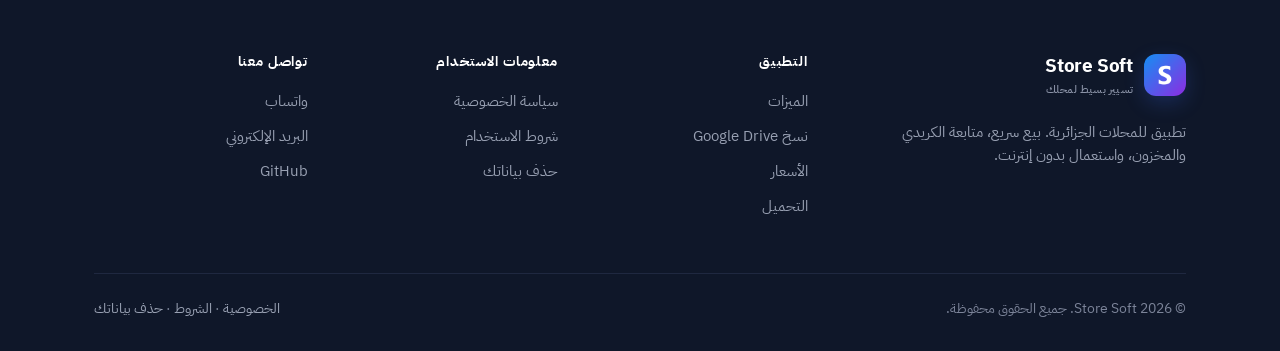
==== commit ea37854c: "Yearly pricing from 1 November 2026 and the app font on every page - Pricing: lifetime offer (7,000 " ====
--- a/index.html
+++ b/index.html
@@ -16,7 +16,8 @@
   <meta property="og:image" content="https://yousoft.site/assets/icon.png" />
   <meta property="og:url" content="https://yousoft.site/" />
 
-  <link rel="stylesheet" href="styles.css?v=20261012-home" />
+  <link rel="stylesheet" href="/assets/fonts/plex.css?v=20261101" />
+  <link rel="stylesheet" href="styles.css?v=20261101-font" />
 </head>
 <body class="home-page">
 
@@ -61,7 +62,7 @@
         </div>
         <div class="hero-note">
           <span><span class="check">✓</span> <span data-home-copy="offline">يعمل بدون إنترنت</span></span>
-          <span><span class="check">✓</span> <span data-home-copy="once">الترخيص الأساسي: دفع مرة واحدة</span></span>
+          <span><span class="check">✓</span> <span data-home-copy="yearly">اشتراك سنوي بسيط</span></span>
           <span><span class="check">✓</span> <span data-home-copy="languages">العربية، الفرنسية والإنجليزية</span></span>
         </div>
       </div>
@@ -327,6 +328,6 @@
     </div>
   </footer>
 
-  <script src="home.js?v=20261019-pricing" defer></script>
+  <script src="home.js?v=20261101-yearly" defer></script>
 </body>
 </html>
--- a/assets/fonts/plex.css
+++ b/assets/fonts/plex.css
@@ -0,0 +1,5 @@
+/* IBM Plex Sans Arabic, the Store Soft app font (SIL OFL, see IBMPlexSansArabic-OFL.txt). Self-hosted: no Google Fonts request. */
+@font-face { font-family: "IBM Plex Sans Arabic"; font-style: normal; font-weight: 400; font-display: swap; src: url("IBMPlexSansArabic-Regular.woff2") format("woff2"); }
+@font-face { font-family: "IBM Plex Sans Arabic"; font-style: normal; font-weight: 500; font-display: swap; src: url("IBMPlexSansArabic-Medium.woff2") format("woff2"); }
+@font-face { font-family: "IBM Plex Sans Arabic"; font-style: normal; font-weight: 600; font-display: swap; src: url("IBMPlexSansArabic-SemiBold.woff2") format("woff2"); }
+@font-face { font-family: "IBM Plex Sans Arabic"; font-style: normal; font-weight: 700 900; font-display: swap; src: url("IBMPlexSansArabic-Bold.woff2") format("woff2"); }
--- a/styles.css
+++ b/styles.css
@@ -22,7 +22,7 @@
   --shadow-lg: 0 30px 60px rgba(46, 38, 120, .18);
 
   --maxw: 1140px;
-  --font: -apple-system, BlinkMacSystemFont, "Segoe UI", Roboto, "Helvetica Neue",
+  --font: "IBM Plex Sans Arabic", -apple-system, BlinkMacSystemFont, "Segoe UI", Roboto, "Helvetica Neue",
     Arial, "Noto Sans", "Noto Sans Arabic", sans-serif;
 }
 
@@ -90,7 +90,7 @@
   display: grid; place-items: center;
   color: #fff; font-weight: 800; font-size: 20px;
   box-shadow: 0 4px 12px rgba(91, 70, 220, .3);
-  font-family: "Segoe UI", Arial, sans-serif;
+  font-family: "IBM Plex Sans Arabic", "Segoe UI", Arial, sans-serif;
 }
 .brand-logo { width: 42px; height: 42px; border-radius: 12px; box-shadow: 0 7px 20px rgba(59, 110, 246, .22); }
 .brand .name { font-size: 19px; letter-spacing: -.01em; }
